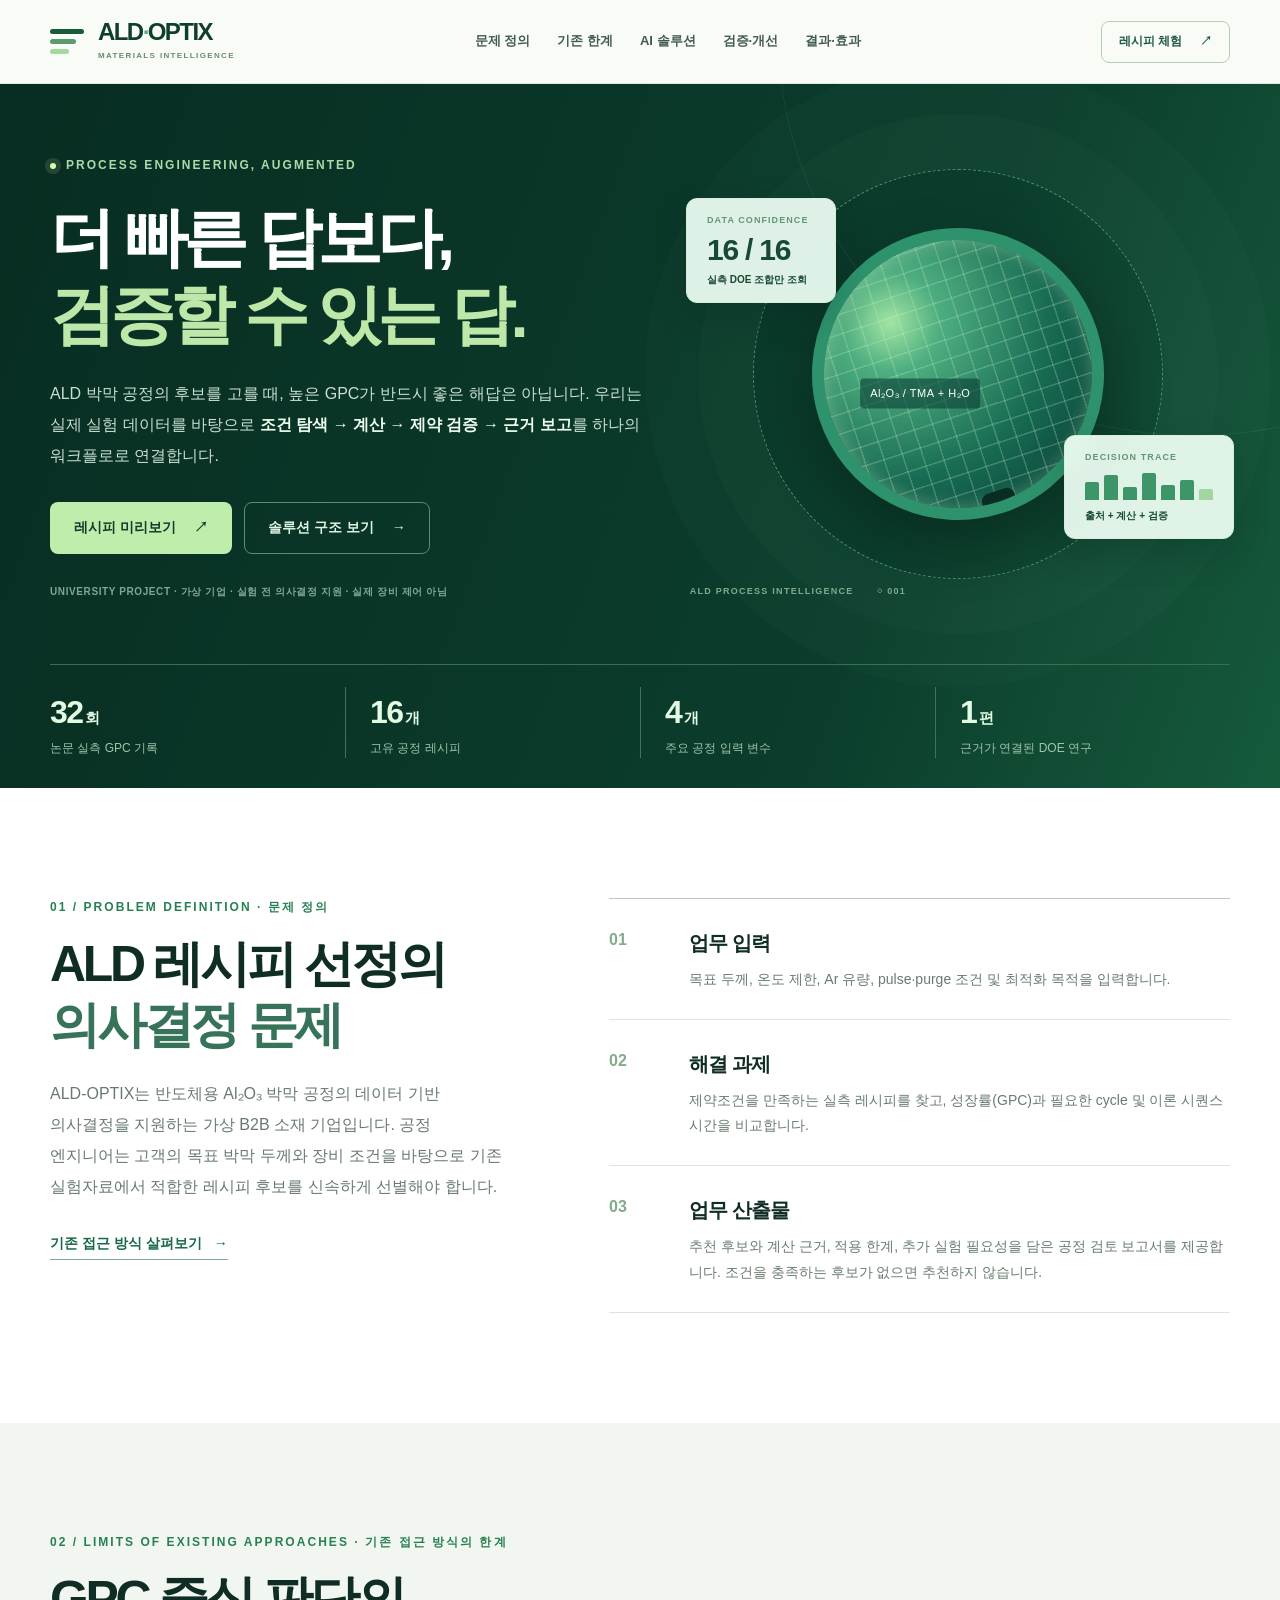
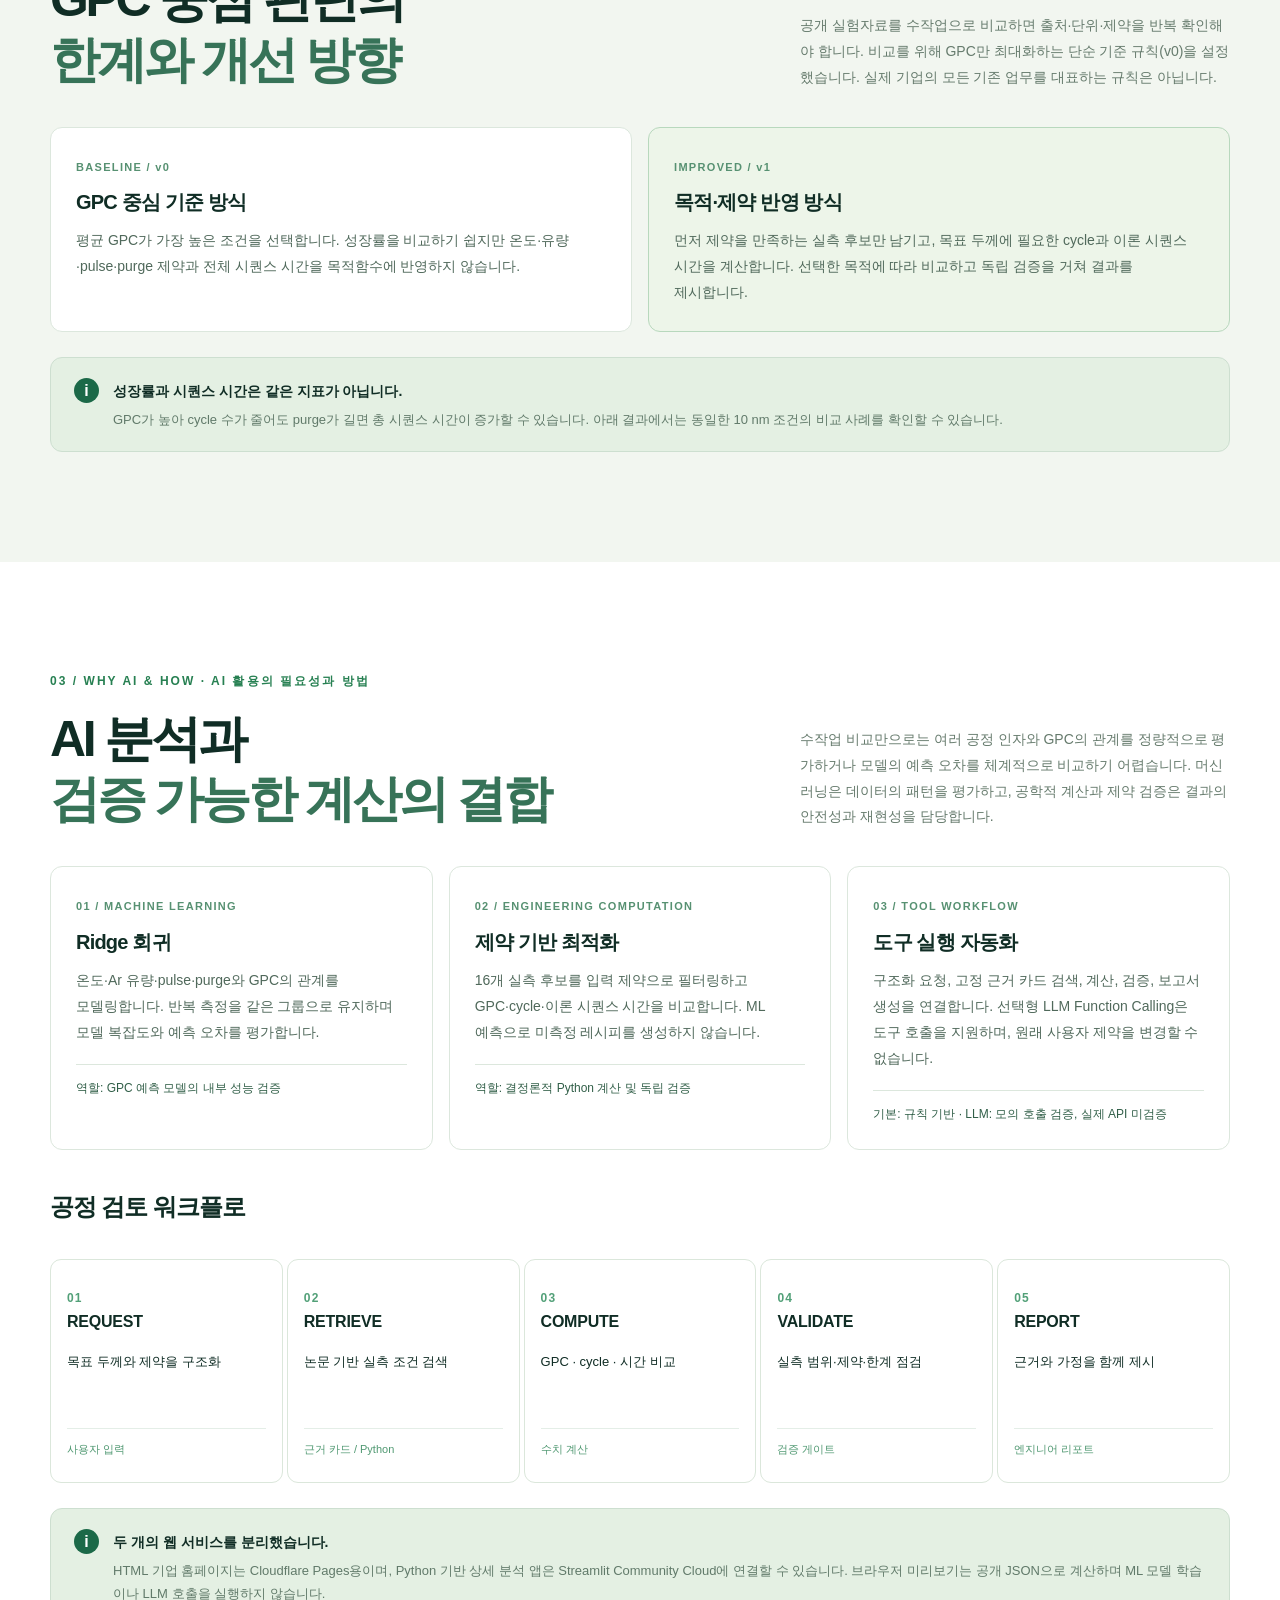
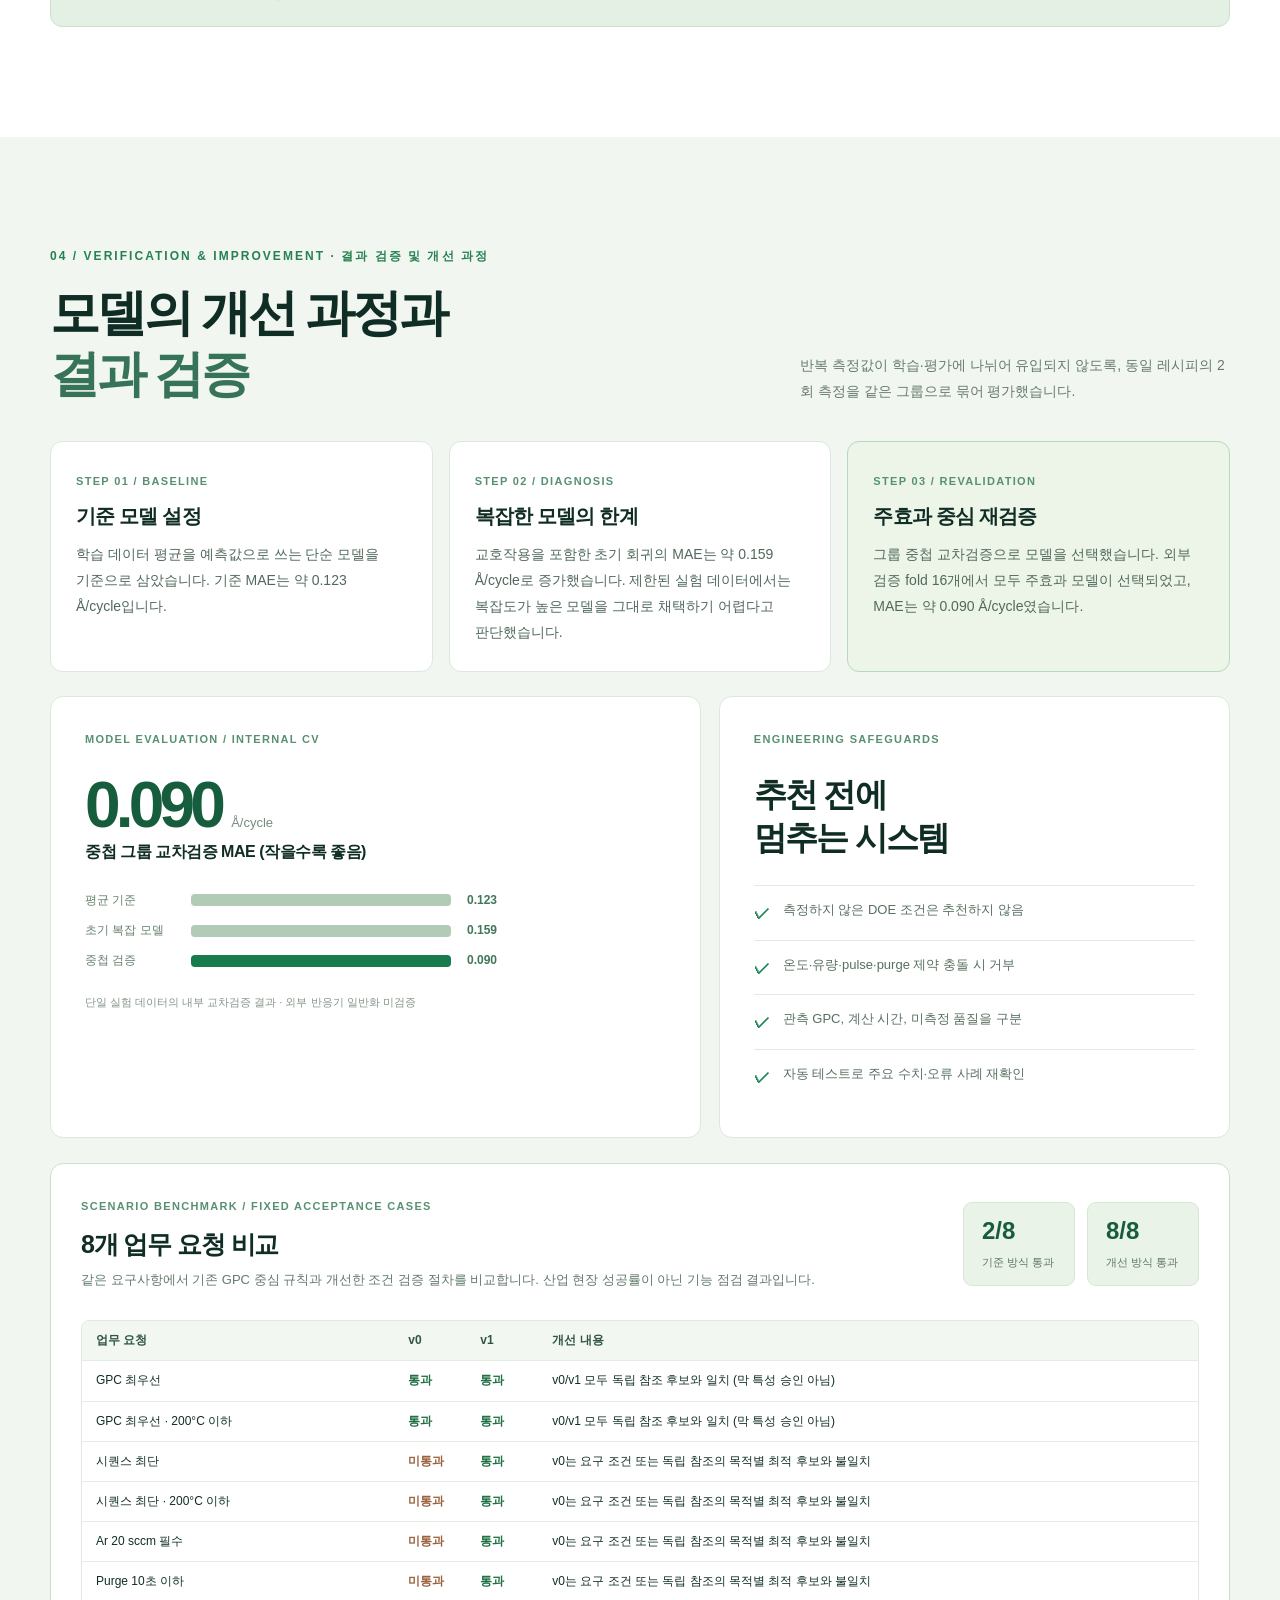
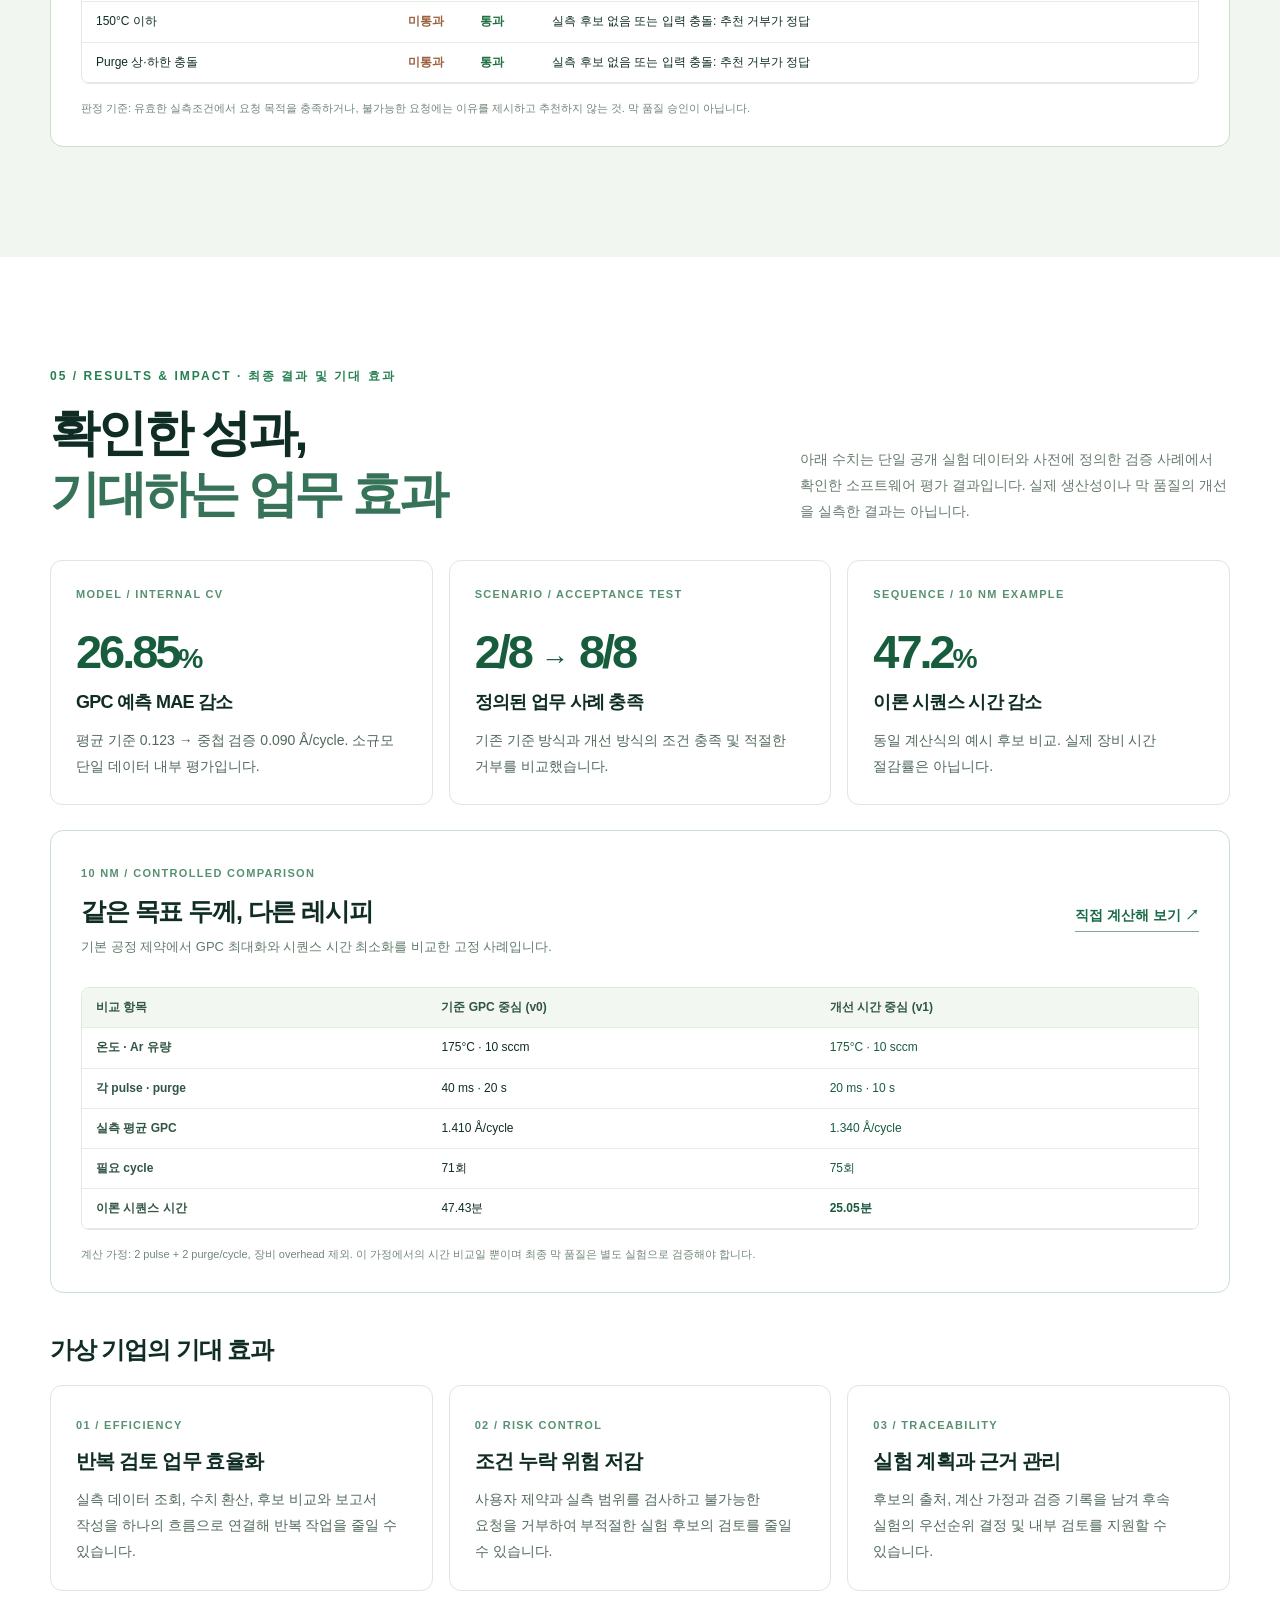
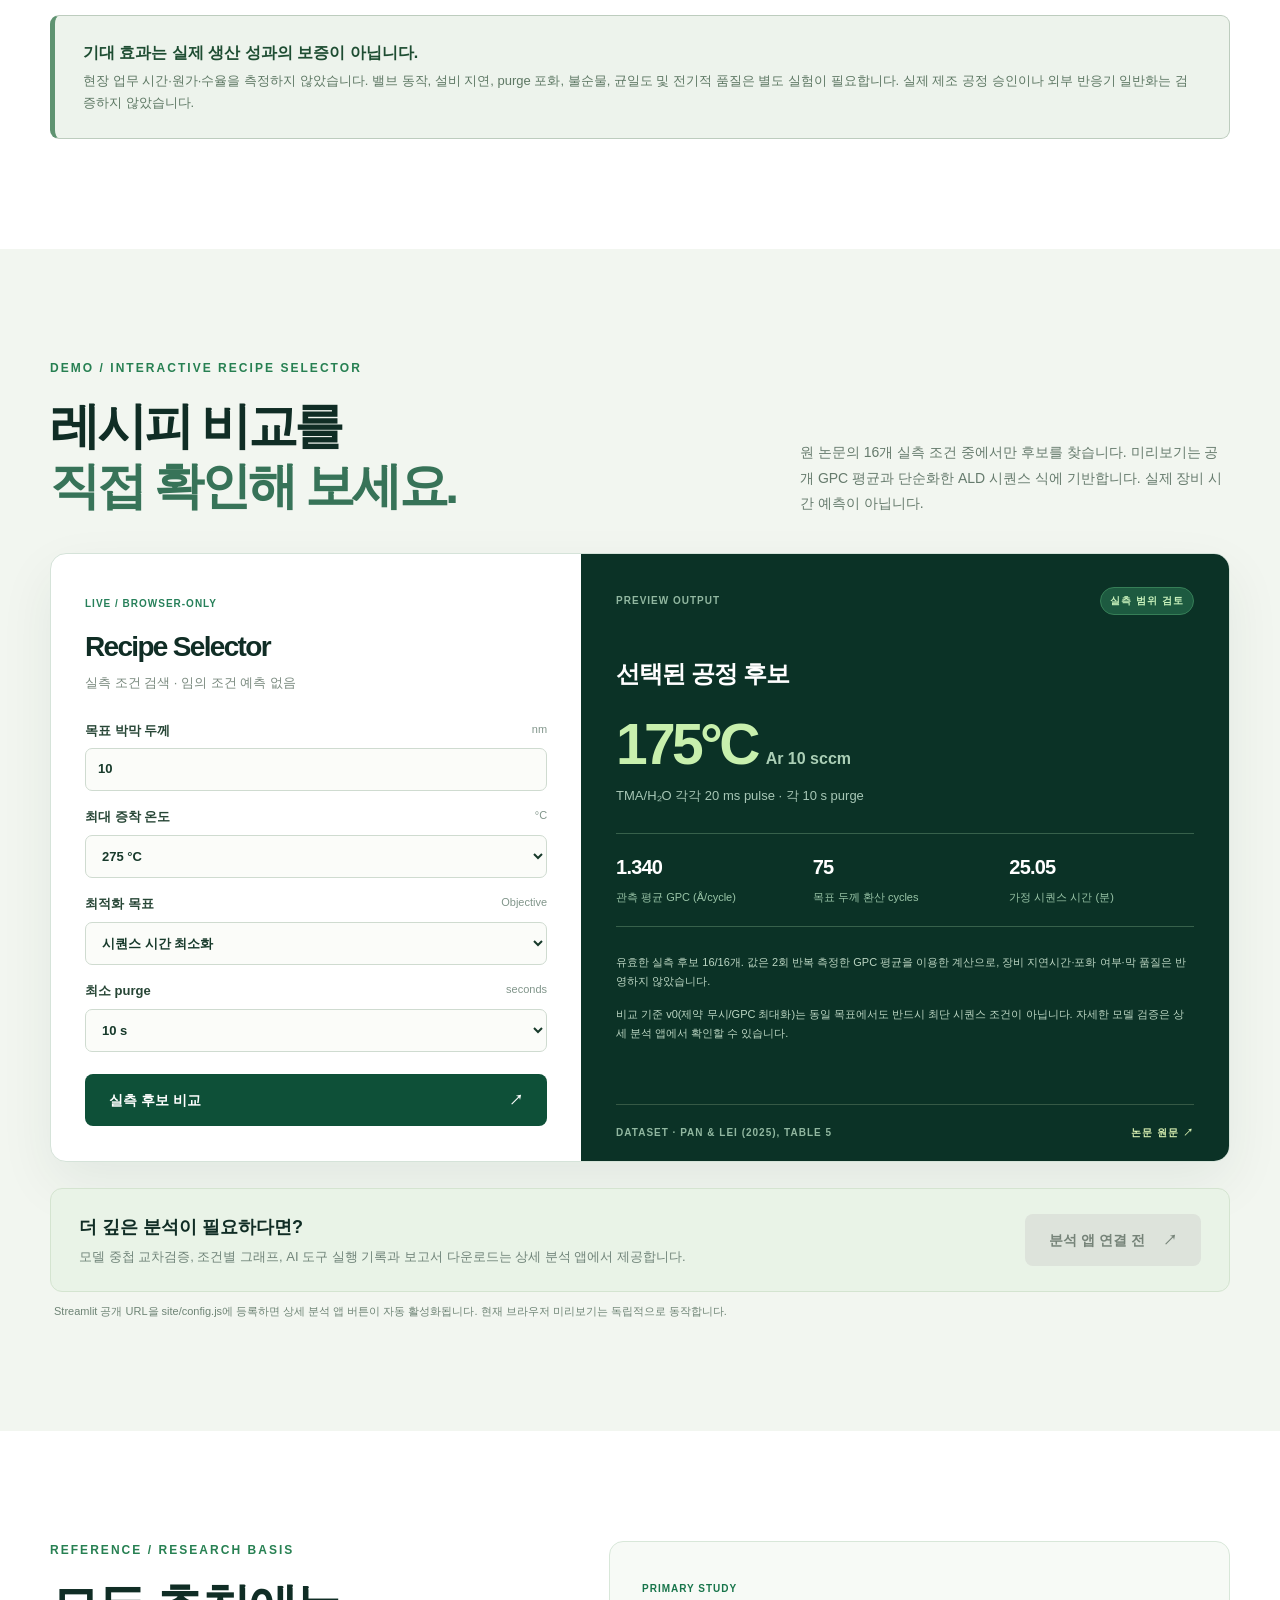
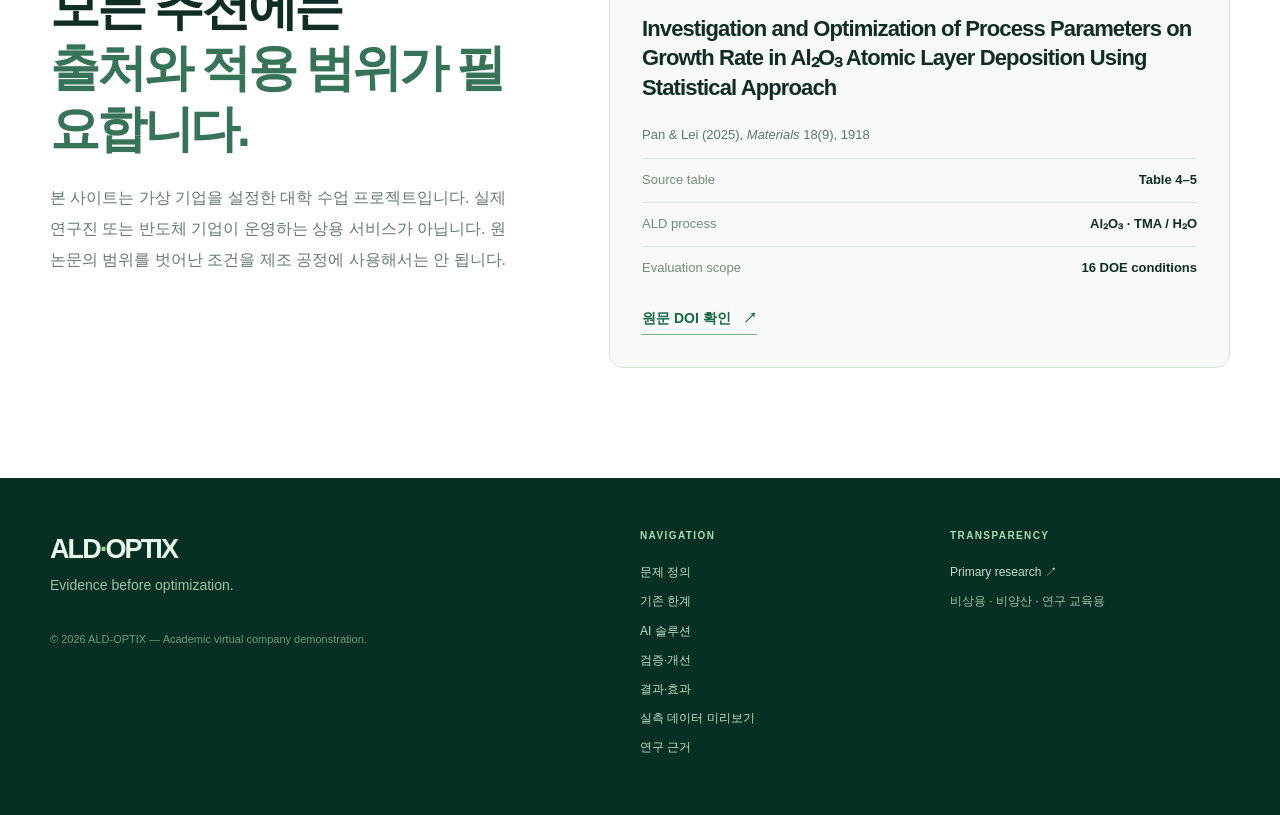
==== site/index.html @ be8c1959 "Add files via upload" ====
<!doctype html>
<html lang="ko">
<head>
  <meta charset="utf-8" />
  <meta name="viewport" content="width=device-width, initial-scale=1" />
  <meta name="description" content="ALD-OPTIX는 가상 반도체 박막 공정 기업입니다. 공개 ALD 논문 데이터 기반 레시피 후보 비교, 근거 검증, AI 공정 의사결정을 시연합니다." />
  <meta name="theme-color" content="#092f24" />
  <title>ALD-OPTIX | Evidence before optimization.</title>
  <link rel="icon" type="image/svg+xml" href="favicon.svg" />
  <link rel="stylesheet" href="styles.css" />
  <script src="config.js" defer></script>
  <script src="main.js" defer></script>
</head>
<body>
  <a class="skip-link" href="#main">본문 바로가기</a>
  <header class="topbar" id="top">
    <div class="container nav-layout">
      <a class="brand" href="#top" aria-label="ALD-OPTIX 첫 화면"><span class="brand-mark" aria-hidden="true"><i></i><i></i><i></i></span><span><strong>ALD<span class="brand-dot">·</span>OPTIX</strong><small>MATERIALS INTELLIGENCE</small></span></a>
      <nav class="main-nav" aria-label="주요 메뉴">
        <a href="#challenge">문제 정의</a><a href="#limits">기존 한계</a><a href="#solution">AI 솔루션</a><a href="#proof">검증·개선</a><a href="#impact">결과·효과</a>
      </nav>
      <a class="btn btn-outline btn-small" href="#lab">레시피 체험 <span aria-hidden="true">↗</span></a>
    </div>
  </header>

  <main id="main">
    <section class="hero" aria-labelledby="hero-title">
      <div class="container hero-grid">
        <div class="hero-copy">
          <div class="eyebrow"><span class="light-dot"></span> PROCESS ENGINEERING, AUGMENTED</div>
          <h1 id="hero-title">더 빠른 답보다,<br/><em>검증할 수 있는 답.</em></h1>
          <p class="hero-intro">ALD 박막 공정의 후보를 고를 때, 높은 GPC가 반드시 좋은 해답은 아닙니다. 우리는 실제 실험 데이터를 바탕으로 <strong>조건 탐색 → 계산 → 제약 검증 → 근거 보고</strong>를 하나의 워크플로로 연결합니다.</p>
          <div class="hero-actions"><a class="btn btn-accent" href="#lab">레시피 미리보기 <span aria-hidden="true">↗</span></a><a class="btn btn-ghost" href="#solution">솔루션 구조 보기 <span aria-hidden="true">→</span></a></div>
          <p class="hero-disclaimer">UNIVERSITY PROJECT · 가상 기업 · 실험 전 의사결정 지원 · 실제 장비 제어 아님</p>
        </div>
        <div class="hero-visual" aria-label="ALD 박막과 데이터 분석 개념 그래픽">
          <div class="wafer-halo"></div><div class="wafer"><div class="wafer-notch"></div><div class="wafer-grid"></div><span class="wafer-tag">Al₂O₃ / TMA + H₂O</span></div>
          <div class="floating-panel panel-top"><small>DATA CONFIDENCE</small><strong>16 / 16</strong><span>실측 DOE 조합만 조회</span></div>
          <div class="floating-panel panel-bottom"><small>DECISION TRACE</small><div class="tiny-bars"><b></b><b></b><b></b><b></b><b></b><b></b><b></b></div><span>출처 + 계산 + 검증</span></div>
          <div class="visual-bottom">ALD PROCESS INTELLIGENCE <span>◌ 001</span></div>
        </div>
      </div>
      <div class="container stats-row">
        <div><strong>32<span>회</span></strong><small>논문 실측 GPC 기록</small></div><div><strong>16<span>개</span></strong><small>고유 공정 레시피</small></div><div><strong>4<span>개</span></strong><small>주요 공정 입력 변수</small></div><div><strong>1<span>편</span></strong><small>근거가 연결된 DOE 연구</small></div>
      </div>
    </section>

    <section class="section" id="challenge" aria-labelledby="challenge-title">
      <div class="container section-grid">
        <div><div class="overline">01 / PROBLEM DEFINITION · 문제 정의</div><h2 id="challenge-title">ALD 레시피 선정의<br/><span>의사결정 문제</span></h2><p class="section-desc">ALD-OPTIX는 반도체용 Al₂O₃ 박막 공정의 데이터 기반 의사결정을 지원하는 가상 B2B 소재 기업입니다. 공정 엔지니어는 고객의 목표 박막 두께와 장비 조건을 바탕으로 기존 실험자료에서 적합한 레시피 후보를 신속하게 선별해야 합니다.</p><a class="inline-link" href="#limits">기존 접근 방식 살펴보기 <span aria-hidden="true">→</span></a></div>
        <div class="problem-cards"><article class="problem-card"><span class="card-no">01</span><div><h3>업무 입력</h3><p>목표 두께, 온도 제한, Ar 유량, pulse·purge 조건 및 최적화 목적을 입력합니다.</p></div></article><article class="problem-card"><span class="card-no">02</span><div><h3>해결 과제</h3><p>제약조건을 만족하는 실측 레시피를 찾고, 성장률(GPC)과 필요한 cycle 및 이론 시퀀스 시간을 비교합니다.</p></div></article><article class="problem-card"><span class="card-no">03</span><div><h3>업무 산출물</h3><p>추천 후보와 계산 근거, 적용 한계, 추가 실험 필요성을 담은 공정 검토 보고서를 제공합니다. 조건을 충족하는 후보가 없으면 추천하지 않습니다.</p></div></article></div>
      </div>
    </section>

    <section class="section soft" id="limits" aria-labelledby="limits-title">
      <div class="container"><div class="overline">02 / LIMITS OF EXISTING APPROACHES · 기존 접근 방식의 한계</div><div class="section-heading"><h2 id="limits-title">GPC 중심 판단의<br/><span>한계와 개선 방향</span></h2><p>공개 실험자료를 수작업으로 비교하면 출처·단위·제약을 반복 확인해야 합니다. 비교를 위해 GPC만 최대화하는 단순 기준 규칙(v0)을 설정했습니다. 실제 기업의 모든 기존 업무를 대표하는 규칙은 아닙니다.</p></div>
        <div class="comparison-grid">
          <article class="content-card"><span class="proof-label">BASELINE / v0</span><h3>GPC 중심 기준 방식</h3><p>평균 GPC가 가장 높은 조건을 선택합니다. 성장률을 비교하기 쉽지만 온도·유량·pulse·purge 제약과 전체 시퀀스 시간을 목적함수에 반영하지 않습니다.</p></article>
          <article class="content-card improved"><span class="proof-label">IMPROVED / v1</span><h3>목적·제약 반영 방식</h3><p>먼저 제약을 만족하는 실측 후보만 남기고, 목표 두께에 필요한 cycle과 이론 시퀀스 시간을 계산합니다. 선택한 목적에 따라 비교하고 독립 검증을 거쳐 결과를 제시합니다.</p></article>
        </div>
        <div class="solution-note"><span class="note-icon">i</span><div><strong>성장률과 시퀀스 시간은 같은 지표가 아닙니다.</strong><p>GPC가 높아 cycle 수가 줄어도 purge가 길면 총 시퀀스 시간이 증가할 수 있습니다. 아래 결과에서는 동일한 10 nm 조건의 비교 사례를 확인할 수 있습니다.</p></div></div>
      </div>
    </section>

    <section class="section" id="solution" aria-labelledby="solution-title">
      <div class="container"><div class="overline">03 / WHY AI &amp; HOW · AI 활용의 필요성과 방법</div><div class="section-heading"><h2 id="solution-title">AI 분석과<br/><span>검증 가능한 계산의 결합</span></h2><p>수작업 비교만으로는 여러 공정 인자와 GPC의 관계를 정량적으로 평가하거나 모델의 예측 오차를 체계적으로 비교하기 어렵습니다. 머신러닝은 데이터의 패턴을 평가하고, 공학적 계산과 제약 검증은 결과의 안전성과 재현성을 담당합니다.</p></div>
        <div class="method-grid">
          <article class="content-card"><span class="proof-label">01 / MACHINE LEARNING</span><h3>Ridge 회귀</h3><p>온도·Ar 유량·pulse·purge와 GPC의 관계를 모델링합니다. 반복 측정을 같은 그룹으로 유지하며 모델 복잡도와 예측 오차를 평가합니다.</p><small>역할: GPC 예측 모델의 내부 성능 검증</small></article>
          <article class="content-card"><span class="proof-label">02 / ENGINEERING COMPUTATION</span><h3>제약 기반 최적화</h3><p>16개 실측 후보를 입력 제약으로 필터링하고 GPC·cycle·이론 시퀀스 시간을 비교합니다. ML 예측으로 미측정 레시피를 생성하지 않습니다.</p><small>역할: 결정론적 Python 계산 및 독립 검증</small></article>
          <article class="content-card"><span class="proof-label">03 / TOOL WORKFLOW</span><h3>도구 실행 자동화</h3><p>구조화 요청, 고정 근거 카드 검색, 계산, 검증, 보고서 생성을 연결합니다. 선택형 LLM Function Calling은 도구 호출을 지원하며, 원래 사용자 제약을 변경할 수 없습니다.</p><small>기본: 규칙 기반 · LLM: 모의 호출 검증, 실제 API 미검증</small></article>
        </div>
        <h3 class="subsection-title">공정 검토 워크플로</h3>
        <div class="workflow"><div class="workflow-card"><span class="work-number">01</span><h3>REQUEST</h3><p>목표 두께와 제약을 구조화</p><span class="tech">사용자 입력</span></div><div class="flow-arrow">→</div><div class="workflow-card"><span class="work-number">02</span><h3>RETRIEVE</h3><p>논문 기반 실측 조건 검색</p><span class="tech">근거 카드 / Python</span></div><div class="flow-arrow">→</div><div class="workflow-card"><span class="work-number">03</span><h3>COMPUTE</h3><p>GPC · cycle · 시간 비교</p><span class="tech">수치 계산</span></div><div class="flow-arrow">→</div><div class="workflow-card"><span class="work-number">04</span><h3>VALIDATE</h3><p>실측 범위·제약·한계 점검</p><span class="tech">검증 게이트</span></div><div class="flow-arrow">→</div><div class="workflow-card"><span class="work-number">05</span><h3>REPORT</h3><p>근거와 가정을 함께 제시</p><span class="tech">엔지니어 리포트</span></div></div>
        <div class="solution-note"><span class="note-icon">i</span><div><strong>두 개의 웹 서비스를 분리했습니다.</strong><p>HTML 기업 홈페이지는 Cloudflare Pages용이며, Python 기반 상세 분석 앱은 Streamlit Community Cloud에 연결할 수 있습니다. 브라우저 미리보기는 공개 JSON으로 계산하며 ML 모델 학습이나 LLM 호출을 실행하지 않습니다.</p></div></div>
      </div>
    </section>

    <section class="section soft" id="proof" aria-labelledby="proof-title"><div class="container"><div class="overline">04 / VERIFICATION &amp; IMPROVEMENT · 결과 검증 및 개선 과정</div><div class="section-heading"><h2 id="proof-title">모델의 개선 과정과<br/><span>결과 검증</span></h2><p>반복 측정값이 학습·평가에 나뉘어 유입되지 않도록, 동일 레시피의 2회 측정을 같은 그룹으로 묶어 평가했습니다.</p></div>
      <div class="method-grid improvement-steps" aria-label="머신러닝 모델 개선 과정">
        <article class="content-card"><span class="proof-label">STEP 01 / BASELINE</span><h3>기준 모델 설정</h3><p>학습 데이터 평균을 예측값으로 쓰는 단순 모델을 기준으로 삼았습니다. 기준 MAE는 약 0.123 Å/cycle입니다.</p></article>
        <article class="content-card"><span class="proof-label">STEP 02 / DIAGNOSIS</span><h3>복잡한 모델의 한계</h3><p>교호작용을 포함한 초기 회귀의 MAE는 약 0.159 Å/cycle로 증가했습니다. 제한된 실험 데이터에서는 복잡도가 높은 모델을 그대로 채택하기 어렵다고 판단했습니다.</p></article>
        <article class="content-card improved"><span class="proof-label">STEP 03 / REVALIDATION</span><h3>주효과 중심 재검증</h3><p>그룹 중첩 교차검증으로 모델을 선택했습니다. 외부 검증 fold 16개에서 모두 주효과 모델이 선택되었고, MAE는 약 0.090 Å/cycle였습니다.</p></article>
      </div>
      <div class="proof-grid"><article class="proof-feature"><div class="proof-label">MODEL EVALUATION / INTERNAL CV</div><div class="proof-metric"><strong id="nested-mae">0.090</strong><span>Å/cycle</span></div><p>중첩 그룹 교차검증 MAE (작을수록 좋음)</p><div class="mini-chart" role="img" aria-label="기준 평균 모델 약 0.123, 초기 복잡 모델 약 0.159, 개선 중첩 모델 약 0.090 앙스트롬 매 사이클 오차"><div><span>평균 기준</span><i style="--w:77%"></i><b id="baseline-mae">0.123</b></div><div><span>초기 복잡 모델</span><i style="--w:100%"></i><b id="complex-mae">0.159</b></div><div><span>중첩 검증</span><i class="highlight" style="--w:56%"></i><b id="nested-mae-mini">0.090</b></div></div><small>단일 실험 데이터의 내부 교차검증 결과 · 외부 반응기 일반화 미검증</small></article>
        <article class="proof-list"><div class="proof-label">ENGINEERING SAFEGUARDS</div><h3>추천 전에<br/>멈추는 시스템</h3><div><span class="tick">✓</span><p>측정하지 않은 DOE 조건은 추천하지 않음</p></div><div><span class="tick">✓</span><p>온도·유량·pulse·purge 제약 충돌 시 거부</p></div><div><span class="tick">✓</span><p>관측 GPC, 계산 시간, 미측정 품질을 구분</p></div><div><span class="tick">✓</span><p>자동 테스트로 주요 수치·오류 사례 재확인</p></div></article></div>
      <div class="casebook-box" aria-labelledby="casebook-heading">
        <div class="casebook-heading"><div><span class="proof-label">SCENARIO BENCHMARK / FIXED ACCEPTANCE CASES</span><h3 id="casebook-heading">8개 업무 요청 비교</h3><p>같은 요구사항에서 기존 GPC 중심 규칙과 개선한 조건 검증 절차를 비교합니다. 산업 현장 성공률이 아닌 기능 점검 결과입니다.</p></div><div class="casebook-scores"><div><strong id="case-v0-count">—</strong><span>기준 방식 통과</span></div><div><strong id="case-v1-count">—</strong><span>개선 방식 통과</span></div></div></div>
        <div class="casebook-table-wrap"><table class="casebook-table"><thead><tr><th>업무 요청</th><th>v0</th><th>v1</th><th>개선 내용</th></tr></thead><tbody id="casebook-body"><tr><td colspan="4">검증 결과를 불러오는 중입니다.</td></tr></tbody></table></div>
        <p class="casebook-footnote">판정 기준: 유효한 실측조건에서 요청 목적을 충족하거나, 불가능한 요청에는 이유를 제시하고 추천하지 않는 것. 막 품질 승인이 아닙니다.</p>
      </div>
    </div></section>

    <section class="section" id="impact" aria-labelledby="impact-title">
      <div class="container"><div class="overline">05 / RESULTS &amp; IMPACT · 최종 결과 및 기대 효과</div><div class="section-heading"><h2 id="impact-title">확인한 성과,<br/><span>기대하는 업무 효과</span></h2><p>아래 수치는 단일 공개 실험 데이터와 사전에 정의한 검증 사례에서 확인한 소프트웨어 평가 결과입니다. 실제 생산성이나 막 품질의 개선을 실측한 결과는 아닙니다.</p></div>
        <div class="result-grid">
          <article class="content-card result-card"><span class="proof-label">MODEL / INTERNAL CV</span><strong class="result-number">26.85<span>%</span></strong><h3>GPC 예측 MAE 감소</h3><p>평균 기준 0.123 → 중첩 검증 0.090 Å/cycle. 소규모 단일 데이터 내부 평가입니다.</p></article>
          <article class="content-card result-card"><span class="proof-label">SCENARIO / ACCEPTANCE TEST</span><strong class="result-number">2/8 <span>→</span> 8/8</strong><h3>정의된 업무 사례 충족</h3><p>기존 기준 방식과 개선 방식의 조건 충족 및 적절한 거부를 비교했습니다.</p></article>
          <article class="content-card result-card"><span class="proof-label">SEQUENCE / 10 NM EXAMPLE</span><strong class="result-number">47.2<span>%</span></strong><h3>이론 시퀀스 시간 감소</h3><p>동일 계산식의 예시 후보 비교. 실제 장비 시간 절감률은 아닙니다.</p></article>
        </div>
        <div class="casebook-box result-detail"><div class="casebook-heading"><div><span class="proof-label">10 NM / CONTROLLED COMPARISON</span><h3>같은 목표 두께, 다른 레시피</h3><p>기본 공정 제약에서 GPC 최대화와 시퀀스 시간 최소화를 비교한 고정 사례입니다.</p></div><a class="inline-link" href="#lab">직접 계산해 보기 ↗</a></div>
          <div class="casebook-table-wrap"><table class="casebook-table result-table"><thead><tr><th scope="col">비교 항목</th><th scope="col">기준 GPC 중심 (v0)</th><th scope="col">개선 시간 중심 (v1)</th></tr></thead><tbody>
            <tr><th scope="row">온도 · Ar 유량</th><td>175°C · 10 sccm</td><td>175°C · 10 sccm</td></tr>
            <tr><th scope="row">각 pulse · purge</th><td>40 ms · 20 s</td><td>20 ms · 10 s</td></tr>
            <tr><th scope="row">실측 평균 GPC</th><td>1.410 Å/cycle</td><td>1.340 Å/cycle</td></tr>
            <tr><th scope="row">필요 cycle</th><td>71회</td><td>75회</td></tr>
            <tr><th scope="row">이론 시퀀스 시간</th><td>47.43분</td><td><strong>25.05분</strong></td></tr>
          </tbody></table></div>
          <p class="casebook-footnote">계산 가정: 2 pulse + 2 purge/cycle, 장비 overhead 제외. 이 가정에서의 시간 비교일 뿐이며 최종 막 품질은 별도 실험으로 검증해야 합니다.</p>
        </div>
        <h3 class="subsection-title">가상 기업의 기대 효과</h3>
        <div class="method-grid"><article class="content-card"><span class="proof-label">01 / EFFICIENCY</span><h3>반복 검토 업무 효율화</h3><p>실측 데이터 조회, 수치 환산, 후보 비교와 보고서 작성을 하나의 흐름으로 연결해 반복 작업을 줄일 수 있습니다.</p></article><article class="content-card"><span class="proof-label">02 / RISK CONTROL</span><h3>조건 누락 위험 저감</h3><p>사용자 제약과 실측 범위를 검사하고 불가능한 요청을 거부하여 부적절한 실험 후보의 검토를 줄일 수 있습니다.</p></article><article class="content-card"><span class="proof-label">03 / TRACEABILITY</span><h3>실험 계획과 근거 관리</h3><p>후보의 출처, 계산 가정과 검증 기록을 남겨 후속 실험의 우선순위 결정 및 내부 검토를 지원할 수 있습니다.</p></article></div>
        <div class="limitation-banner"><strong>기대 효과는 실제 생산 성과의 보증이 아닙니다.</strong><p>현장 업무 시간·원가·수율을 측정하지 않았습니다. 밸브 동작, 설비 지연, purge 포화, 불순물, 균일도 및 전기적 품질은 별도 실험이 필요합니다. 실제 제조 공정 승인이나 외부 반응기 일반화는 검증하지 않았습니다.</p></div>
      </div>
    </section>

    <section class="section" id="lab">
      <div class="container"><div class="overline">DEMO / INTERACTIVE RECIPE SELECTOR</div><div class="section-heading"><h2>레시피 비교를<br/><span>직접 확인해 보세요.</span></h2><p>원 논문의 16개 실측 조건 중에서만 후보를 찾습니다. 미리보기는 공개 GPC 평균과 단순화한 ALD 시퀀스 식에 기반합니다. 실제 장비 시간 예측이 아닙니다.</p></div>
        <div class="lab-card">
          <div class="lab-control"><div class="lab-control-title"><span class="small-tag">LIVE / BROWSER-ONLY</span><h3>Recipe Selector</h3><p>실측 조건 검색 · 임의 조건 예측 없음</p></div>
            <form id="recipe-form"><label>목표 박막 두께 <span>nm</span><input id="target-nm" type="number" min="0.1" max="1000" step="0.1" value="10" required/></label>
              <label>최대 증착 온도 <span>°C</span><select id="max-temp"><option value="275" selected>275 °C</option><option value="200">200 °C</option><option value="175">175 °C</option><option value="150">150 °C (실측 범위 밖)</option></select></label>
              <label>최적화 목표 <span>Objective</span><select id="objective"><option value="time" selected>시퀀스 시간 최소화</option><option value="gpc">GPC 최대화</option><option value="balanced">균형 (시간 65% + GPC 35%)</option></select></label>
              <label>최소 purge <span>seconds</span><select id="min-purge"><option value="10" selected>10 s</option><option value="20">20 s</option></select></label>
              <button type="submit" class="btn btn-dark">실측 후보 비교 <span aria-hidden="true">↗</span></button></form>
          </div>
          <div class="lab-output"><div class="output-top"><span>PREVIEW OUTPUT</span><span id="model-status" class="ready-pill">관측 기반 계산</span></div>
            <div id="recipe-output" class="output-body" aria-live="polite" role="status"><p class="loading-note">실측 데이터를 불러오는 중입니다.</p></div>
            <div class="output-footer"><span>DATASET · PAN & LEI (2025), TABLE 5</span><a href="https://doi.org/10.3390/ma18091918" target="_blank" rel="noopener noreferrer">논문 원문 ↗</a></div>
          </div>
        </div>
        <div class="app-cta"><div><strong>더 깊은 분석이 필요하다면?</strong><p>모델 중첩 교차검증, 조건별 그래프, AI 도구 실행 기록과 보고서 다운로드는 상세 분석 앱에서 제공합니다.</p></div><a class="btn btn-accent" id="launch-app" href="#lab" aria-disabled="true">분석 앱 연결 전 <span aria-hidden="true">↗</span></a></div>
        <p class="app-connection-hint" id="app-hint">분석 앱의 공개 URL은 Streamlit 배포 후 연결됩니다. 현재 이 페이지의 계산 미리보기는 독립적으로 동작합니다.</p>
      </div>
    </section>

    <section class="section source-section" id="source"><div class="container section-grid"><div><div class="overline">REFERENCE / RESEARCH BASIS</div><h2>모든 추천에는<br/><span>출처와 적용 범위가 필요합니다.</span></h2><p class="section-desc">본 사이트는 가상 기업을 설정한 대학 수업 프로젝트입니다. 실제 연구진 또는 반도체 기업이 운영하는 상용 서비스가 아닙니다. 원 논문의 범위를 벗어난 조건을 제조 공정에 사용해서는 안 됩니다.</p></div><div class="source-card"><span class="source-chip">PRIMARY STUDY</span><h3>Investigation and Optimization of Process Parameters on Growth Rate in Al₂O₃ Atomic Layer Deposition Using Statistical Approach</h3><p>Pan & Lei (2025), <em>Materials</em> 18(9), 1918</p><div class="source-details"><span>Source table</span><strong>Table 4–5</strong></div><div class="source-details"><span>ALD process</span><strong>Al₂O₃ · TMA / H₂O</strong></div><div class="source-details"><span>Evaluation scope</span><strong>16 DOE conditions</strong></div><a class="inline-link" href="https://doi.org/10.3390/ma18091918" rel="noopener noreferrer" target="_blank">원문 DOI 확인 <span aria-hidden="true">↗</span></a></div></div></section>
  </main>
  <footer><div class="container footer-grid"><div><div class="footer-brand">ALD<span>·</span>OPTIX</div><p>Evidence before optimization.</p><small>© 2026 ALD-OPTIX — Academic virtual company demonstration.</small></div><div><strong>NAVIGATION</strong><a href="#challenge">문제 정의</a><a href="#limits">기존 한계</a><a href="#solution">AI 솔루션</a><a href="#proof">검증·개선</a><a href="#impact">결과·효과</a><a href="#lab">실측 데이터 미리보기</a><a href="#source">연구 근거</a></div><div><strong>TRANSPARENCY</strong><a href="https://doi.org/10.3390/ma18091918" target="_blank" rel="noopener noreferrer">Primary research ↗</a><span>비상용 · 비양산 · 연구 교육용</span></div></div></footer>
</body></html>
---- site/styles.css ----
:root{--ink:#102d25;--deep:#082e23;--green:#0d573c;--mint:#bceab3;--soft:#f2f6f0;--line:#dce7dd;--muted:#597068;--cream:#f9fbf6;--white:#fff}
*{box-sizing:border-box}html{scroll-behavior:smooth;scroll-padding-top:87px}body{margin:0;background:#fff;color:var(--ink);font-family:Inter,Apple SD Gothic Neo,Pretendard,Noto Sans KR,-apple-system,BlinkMacSystemFont,Segoe UI,sans-serif;line-height:1.6;-webkit-font-smoothing:antialiased}a{color:inherit;text-decoration:none}button,input,select{font:inherit}button{cursor:pointer}h1,h2,h3,p{margin-top:0}h2{font-size:clamp(34px,3.9vw,54px);letter-spacing:-.065em;line-height:1.22;font-weight:800;margin-bottom:22px}h2 span{color:#377358}.container{width:min(1180px,calc(100% - 64px));margin:0 auto}.skip-link{position:absolute;top:-100px;left:8px;background:#fff;padding:8px 16px;z-index:999}.skip-link:focus{top:8px}.topbar{height:84px;background:rgba(249,251,247,.98);position:sticky;top:0;z-index:20;border-bottom:1px solid #e0e9e0;backdrop-filter:blur(14px)}.nav-layout{height:100%;display:flex;align-items:center;justify-content:space-between;gap:24px}.brand{display:inline-flex;align-items:center;gap:12px;color:#103e2c}.brand strong{display:block;font-size:24px;line-height:1;letter-spacing:-.065em;font-weight:850}.brand-dot{color:#6ba67a}.brand small{display:block;font-size:8px;letter-spacing:.17em;font-weight:850;margin-top:6px;color:#6b8976}.brand-mark{height:34px;width:36px;display:flex;flex-direction:column;justify-content:center;gap:5px}.brand-mark i{display:block;height:5px;width:34px;border-radius:3px;background:#165c3b}.brand-mark i:nth-child(2){width:26px;background:#5b9b6d}.brand-mark i:nth-child(3){width:19px;background:#a5d89c}.main-nav{display:flex;align-items:center;gap:27px;font-size:13px;color:#435b4f;font-weight:700;white-space:nowrap}.main-nav a:hover,.inline-link:hover{color:#168350}.btn{display:inline-flex;align-items:center;justify-content:center;gap:18px;border:1px solid transparent;border-radius:8px;font-size:14px;font-weight:800;min-height:52px;padding:0 23px;transition:transform .2s,background .2s,color .2s}.btn:hover{transform:translateY(-2px)}.btn-small{min-height:42px;font-size:12px;padding:0 17px}.btn-outline{border-color:#b3cdbb;color:#1e5940}.btn-accent{background:#bfedac;color:#103d2c}.btn-accent:hover{background:#d4f6c4}.btn-ghost{color:#e0f4e4;border-color:#5f8a73}.btn-dark{background:#0e5038;color:#fff;width:100%;justify-content:space-between}.btn-dark:hover{background:#197048}.hero{background:linear-gradient(110deg,#082d22 0%,#0b3d2c 68%,#165a3c 100%);color:#fff;position:relative;overflow:hidden}.hero:before{content:"";position:absolute;width:830px;height:800px;border:1px solid rgba(255,255,255,.06);border-radius:50%;right:-330px;top:-450px;pointer-events:none}.hero-grid{display:grid;grid-template-columns:1.06fr .94fr;gap:22px;min-height:570px;align-items:center}.hero-copy{padding:72px 0 64px;z-index:1}.eyebrow,.overline{font-size:12px;font-weight:900;letter-spacing:.17em}.eyebrow{color:#acdba9;display:flex;align-items:center;gap:10px}.light-dot{display:inline-block;width:6px;height:6px;background:#d6ffac;border-radius:50%;box-shadow:0 0 0 5px rgba(211,251,174,.12)}h1{font-size:clamp(51px,5.1vw,76px);font-weight:850;letter-spacing:-.075em;line-height:1.17;margin:25px 0 25px;word-break:keep-all}h1 em{font-style:normal;color:#bde8a9}.hero-intro{font-size:16px;color:#c8e0d1;max-width:630px;line-height:1.95;word-break:keep-all}.hero-intro strong{color:#effff0}.hero-actions{display:flex;gap:12px;flex-wrap:wrap;margin-top:30px}.hero-disclaimer{color:#7fa795;font-size:10px;font-weight:700;letter-spacing:.06em;margin:30px 0 0}.hero-visual{height:480px;position:relative;display:flex;justify-content:center;align-items:center}.wafer-halo{position:absolute;width:410px;height:410px;max-width:100%;border:1px dashed #4d9173;border-radius:50%;box-shadow:0 0 0 55px rgba(139,216,155,.025),0 0 0 108px rgba(139,216,155,.022)}.wafer{position:relative;width:292px;height:292px;border-radius:50%;overflow:hidden;border:12px solid #2e936d;background:radial-gradient(circle at 32% 24%,#a1e5a3 0%,#4eae80 18%,#176b53 58%,#0a4239 94%);box-shadow:0 25px 58px rgba(0,8,5,.32),inset 1px 1px 18px rgba(224,255,210,.33);transform:rotate(-18deg)}.wafer:after{content:"";position:absolute;inset:0;background:repeating-linear-gradient(0deg,transparent 0,transparent 17px,#cdf2cb3a 18px,#cdf2cb3a 19px),repeating-linear-gradient(90deg,transparent 0,transparent 17px,#cdf2cb3a 18px,#cdf2cb3a 19px)}.wafer-notch{position:absolute;bottom:-8px;left:calc(50% - 17px);height:19px;width:34px;background:var(--deep);z-index:2;border-radius:8px 8px 0 0}.wafer-tag{position:absolute;left:32px;top:126px;z-index:2;font-size:11px;letter-spacing:.05em;color:#fff;background:#093e3499;padding:6px 10px;border-radius:4px;transform:rotate(18deg)}.floating-panel{position:absolute;z-index:2;backdrop-filter:blur(10px);background:rgba(239,255,245,.93);border:1px solid #d7efda;border-radius:11px;padding:14px 20px;box-shadow:0 14px 35px #001e1a36;color:#174a35;display:flex;flex-direction:column;min-width:150px}.floating-panel small{font-size:9px;letter-spacing:.12em;font-weight:850;color:#659578}.floating-panel strong{font-size:30px;letter-spacing:-.04em;line-height:1.5}.floating-panel span{font-size:10px;font-weight:650}.panel-top{top:64px;left:0}.panel-bottom{bottom:74px;right:-4px}.tiny-bars{display:flex;align-items:end;gap:5px;height:28px;margin:8px 0}.tiny-bars b{width:14px;height:65%;border-radius:2px 2px 0 0;background:#3e9568}.tiny-bars b:nth-child(2){height:88%}.tiny-bars b:nth-child(3){height:48%}.tiny-bars b:nth-child(4){height:96%}.tiny-bars b:nth-child(5){height:53%}.tiny-bars b:nth-child(6){height:70%}.tiny-bars b:nth-child(7){height:39%;background:#a2d5a1}.visual-bottom{position:absolute;bottom:15px;left:4px;color:#80aa8f;font-size:9px;letter-spacing:.14em;font-weight:800}.visual-bottom span{margin-left:20px}.stats-row{display:grid;grid-template-columns:repeat(4,1fr);border-top:1px solid #386e54;padding:22px 0 30px}.stats-row>div{padding:0 24px;border-left:1px solid #3e755a}.stats-row>div:first-child{border:0;padding-left:0}.stats-row strong{font-size:32px;color:#e3fae2;font-weight:800;letter-spacing:-.05em}.stats-row strong span{font-size:15px;padding-left:3px;font-weight:650}.stats-row small{display:block;color:#a1c5ac;font-size:12px;margin-top:1px}.section{padding:110px 0}.section-grid{display:grid;grid-template-columns:.85fr 1.15fr;gap:100px;align-items:start}.overline{color:#278052;margin-bottom:17px}.section-desc{color:#687a70;font-size:16px;line-height:1.95;word-break:keep-all}.inline-link{display:inline-flex;gap:12px;color:#176947;font-weight:800;border-bottom:1px solid #7dab8d;padding-bottom:5px;font-size:14px;margin-top:13px}.problem-cards{border-top:1px solid #b8cbbd}.problem-card{display:grid;grid-template-columns:68px 1fr;gap:12px;padding:28px 0 27px;border-bottom:1px solid #dce6dd}.card-no{font-size:16px;font-weight:900;color:#86aa8d}.problem-card h3{margin:0 0 8px;font-size:20px;letter-spacing:-.045em}.problem-card p{font-size:14px;color:#687c6f;line-height:1.8;margin:0}.soft{background:#f2f6f0}.section-heading{display:flex;align-items:end;justify-content:space-between;gap:60px;margin-bottom:36px}.section-heading h2{margin:0;flex:1}.section-heading>p{max-width:430px;color:#667b6d;line-height:1.85;font-size:14px;margin:0}.workflow{display:grid;grid-template-columns:repeat(9,minmax(0,1fr));align-items:center;gap:4px;margin-top:32px}.workflow-card{grid-column:span 1;background:#fff;border:1px solid #dbe7db;border-radius:11px;padding:24px 16px;min-height:214px;min-width:0}.workflow-card{width:100%}.workflow-card h3{font-size:16px;letter-spacing:-.015em;white-space:nowrap}.work-number{color:#52a078;font-weight:800;font-size:12px;letter-spacing:.1em}.workflow-card p{font-size:13px;min-height:64px;line-height:1.65}.tech{color:#4f9871;font-size:11px;border-top:1px solid #e4eee7;display:block;padding-top:12px}.flow-arrow{text-align:center;color:#8ead97;font-size:24px}.workflow{grid-template-columns:repeat(5,minmax(0,1fr))}.workflow-card{grid-column:auto}.flow-arrow{display:none}.solution-note{display:flex;gap:14px;margin-top:25px;background:#e4f0e3;border:1px solid #cddfd0;border-radius:12px;padding:20px 23px}.note-icon{flex:0 0 25px;width:25px;height:25px;border-radius:50%;background:#1b6948;color:white;font-size:16px;text-align:center;line-height:25px;font-weight:700}.solution-note strong{font-size:14px}.solution-note p{font-size:13px;color:#617a6a;margin:5px 0 0;line-height:1.75}.lab-card{display:grid;grid-template-columns:.9fr 1.1fr;background:#fff;border:1px solid #d5e3d9;border-radius:16px;box-shadow:0 21px 55px rgba(16,63,42,.07);overflow:hidden}.lab-control{padding:35px 34px}.small-tag{font-size:10px;letter-spacing:.1em;font-weight:900;color:#27805a}.lab-control-title h3{font-size:28px;letter-spacing:-.06em;margin:10px 0 3px}.lab-control-title p{font-size:13px;color:#7a8a7f;margin-bottom:27px}.lab-control form{display:grid;gap:16px}.lab-control label{font-size:13px;font-weight:800;color:#274636;display:block}.lab-control label span{float:right;color:#80958a;font-weight:500;font-size:11px}.lab-control input,.lab-control select{width:100%;border:1px solid #cfdbd0;border-radius:7px;min-height:43px;margin-top:7px;background:#fbfcf9;color:#173a2b;padding:0 12px;outline:none}.lab-control input:focus,.lab-control select:focus{border-color:#358e5e;box-shadow:0 0 0 2px #bbdfc5}.lab-control button{margin-top:6px}.lab-output{background:#0b3226;color:white;display:flex;flex-direction:column;min-height:565px;padding:33px 35px 20px}.output-top,.output-footer{display:flex;justify-content:space-between;align-items:center;gap:12px;font-size:10px;letter-spacing:.1em;color:#91b7a0;font-weight:850}.ready-pill{background:#1d5a40;color:#c9f2bc;border:1px solid #367f57;border-radius:20px;padding:5px 9px;font-size:10px;white-space:nowrap}.output-body{flex:1;min-height:390px;padding-top:40px}.output-body h3{font-size:24px;letter-spacing:-.04em;margin-bottom:18px}.output-body .metric-big{font-size:57px;line-height:1.15;font-weight:850;letter-spacing:-.065em;color:#c8f0ad;margin:0 0 9px}.metric-big span{font-size:16px;color:#abcfb6;font-weight:600;margin-left:9px;letter-spacing:0}.metric-sub{font-size:13px;color:#a7c7b6}.output-metrics{display:grid;grid-template-columns:repeat(3,1fr);border-top:1px solid #37614b;border-bottom:1px solid #37614b;padding:17px 0;margin:26px 0;gap:12px}.output-metrics strong{display:block;font-size:20px;letter-spacing:-.04em}.output-metrics span{font-size:11px;color:#9ac5a8}.output-warning{font-size:11px;color:#bbd5c2;line-height:1.75;margin:14px 0 0}.output-footer{border-top:1px solid #365945;padding-top:20px}.output-footer a{color:#def5b5;white-space:nowrap}.loading-note{color:#badac5}.lab-error{font-size:17px;color:#e6f2e4;line-height:1.8}.lab-error strong{color:#d1f7ad}.app-cta{display:flex;align-items:center;justify-content:space-between;gap:25px;background:#e9f3e7;padding:24px 28px;border:1px solid #d4e4d0;border-radius:12px;margin-top:26px}.app-cta strong{font-size:18px}.app-cta p{font-size:13px;color:#708479;margin:5px 0 0}.app-cta .btn{white-space:nowrap}.app-cta .btn[aria-disabled="true"]{background:#dde3db;color:#758378;cursor:default}.app-cta .btn[aria-disabled="true"]:hover{transform:none}.app-connection-hint{font-size:11px;color:#6e8475;margin:11px 4px 0}.proof-grid{display:grid;grid-template-columns:1.12fr .88fr;gap:18px}.proof-feature,.proof-list{background:white;border:1px solid #dce8dc;border-radius:13px;padding:34px}.proof-label{font-size:11px;letter-spacing:.12em;font-weight:850;color:#579172}.proof-metric{margin:25px 0 2px;display:flex;align-items:baseline;gap:10px}.proof-metric strong{font-size:64px;line-height:1;letter-spacing:-.075em;color:#155d3c}.proof-metric span{color:#768d7e;font-size:13px}.proof-feature>p{font-size:16px;font-weight:700;letter-spacing:-.03em}.mini-chart{margin:26px 0 18px}.mini-chart>div{display:flex;gap:16px;align-items:center;margin:11px 0}.mini-chart span{width:90px;font-size:12px;color:#67806c}.mini-chart i{height:12px;width:var(--w);max-width:260px;background:#b2cbb6;border-radius:4px;display:block}.mini-chart i.highlight{background:#187b4e}.mini-chart b{font-size:12px;color:#427658;white-space:nowrap}.proof-feature>small{font-size:11px;color:#849588}.proof-list h3{font-size:33px;line-height:1.3;letter-spacing:-.055em;margin:26px 0 25px}.proof-list>div:not(.proof-label){display:flex;gap:13px;align-items:start;padding:14px 0;border-top:1px solid #e0eae1}.proof-list p{font-size:13px;color:#587060;margin:0}.tick{font-size:16px;font-weight:900;color:#1c8754}.limitation-banner{margin-top:20px;padding:24px 28px;border:1px solid #bdccbe;border-left:5px solid #5f9371;background:#edf3ec;border-radius:9px}.limitation-banner strong{color:#1e4d32;font-size:16px}.limitation-banner p{margin:5px 0 0;font-size:13px;line-height:1.7;color:#5e7864}.source-card{border:1px solid #d8e7d9;background:#f7faf6;border-radius:14px;padding:32px}.source-chip{font-size:10px;letter-spacing:.1em;color:#18754b;font-weight:850}.source-card h3{font-size:22px;letter-spacing:-.04em;line-height:1.35;margin-top:14px}.source-card>p{font-size:13px;color:#60786b}.source-details{display:flex;align-items:center;justify-content:space-between;border-top:1px solid #dae6dc;padding:11px 0;gap:15px;font-size:13px}.source-details span{color:#778a7d}.source-details strong{font-weight:700;text-align:right}.source-card .inline-link{margin-top:17px}footer{background:#082f24;color:#c0dfc7;padding:50px 0 58px}.footer-grid{display:grid;grid-template-columns:2fr 1fr 1fr;gap:30px}.footer-brand{font-size:27px;color:#e8f9ec;font-weight:850;letter-spacing:-.07em}.footer-brand span{color:#9add8e}footer p{font-size:14px;color:#9fc2a8;margin:3px 0 28px}footer small{color:#709682;font-size:11px}footer .footer-grid>div:not(:first-child){display:flex;flex-direction:column;gap:10px;font-size:12px}footer .footer-grid strong{color:#add9b2;font-size:10px;letter-spacing:.14em;margin-bottom:9px}footer a:hover{color:#fff}footer span{color:#9fc2a8}
@media(max-width:1050px){.main-nav{gap:14px;font-size:12px}.hero-grid{grid-template-columns:1.1fr .9fr}.hero-visual{transform:scale(.87)}.section-grid{gap:45px}.workflow-card{padding:20px 13px}.hero-copy h1{font-size:56px}.container{width:min(1180px,calc(100% - 42px))}}@media(max-width:800px){.topbar{height:73px}.main-nav{display:none}.hero-grid{grid-template-columns:1fr;min-height:0}.hero-copy{padding:70px 0 5px}.hero-visual{height:330px;transform:scale(.78);margin:-30px 0 -20px}.hero-copy h1{font-size:clamp(43px,7vw,60px)}.stats-row{grid-template-columns:repeat(2,1fr);gap:18px 0}.stats-row>div:nth-child(3){border:0;padding-left:0}.section{padding:70px 0}.section-grid,.section-heading,.lab-card,.proof-grid{grid-template-columns:1fr;display:grid;gap:30px}.workflow{grid-template-columns:repeat(2,minmax(0,1fr));gap:12px}.section-heading p{max-width:none}.footer-grid{grid-template-columns:1.5fr 1fr}.footer-grid>div:last-child{grid-column:1/-1}.lab-output{min-height:500px}.app-cta{flex-direction:column;align-items:flex-start}.source-section .section-grid{gap:15px}}@media(max-width:520px){.container{width:calc(100% - 32px)}.brand strong{font-size:21px}.topbar .btn-small{font-size:11px;padding:0 12px}.brand-mark{display:none}.hero-copy{padding:52px 0 5px}h1{font-size:43px}.hero-intro{font-size:14px}.hero-actions{flex-direction:column;align-items:stretch}.hero-visual{height:290px;transform:scale(.65);margin:-40px 0 -38px}.hero-disclaimer{font-size:9px}.stats-row strong{font-size:27px}.stats-row small{font-size:11px}.stats-row>div{padding-left:15px}.section{padding:60px 0}h2{font-size:36px}.section-heading{gap:13px}.workflow{grid-template-columns:1fr}.workflow-card{min-height:110px}.workflow-card p{min-height:0}.problem-card{grid-template-columns:46px 1fr}.lab-control,.lab-output,.proof-feature,.proof-list,.source-card{padding:24px 20px}.output-metrics strong{font-size:17px}.proof-metric strong{font-size:55px}.app-cta{padding:21px}.footer-grid{grid-template-columns:1fr}.footer-grid>div:last-child{grid-column:auto}}

/* Scenario validation: transparent, comparative, responsive. */
.casebook-box{margin:25px 0 0;padding:28px 30px;background:#fff;border:1px solid #cbded0;border-radius:13px}
.casebook-heading{display:flex;align-items:center;justify-content:space-between;gap:22px;margin-bottom:24px}
.casebook-heading h3{font-size:25px;letter-spacing:-.045em;margin:6px 0 2px}
.casebook-heading p{color:#627b6b;font-size:13px;line-height:1.7;margin:5px 0}
.casebook-scores{display:flex;gap:12px;flex-shrink:0}
.casebook-scores div{background:#e9f3e8;border:1px solid #d6e8d4;border-radius:9px;padding:12px 18px;min-width:112px}
.casebook-scores strong{font-size:24px;display:block;color:#185b3e;line-height:1.35}
.casebook-scores span{font-size:11px;color:#5f7867}
.casebook-table-wrap{overflow:auto;border-radius:8px;border:1px solid #e0e9df}
.casebook-table{width:100%;border-collapse:collapse;font-size:12px;min-width:650px}
.casebook-table thead{background:#f2f7f1;color:#315644}
.casebook-table th,.casebook-table td{padding:10px 14px;border-bottom:1px solid #e4ece4;text-align:left;vertical-align:middle}
.casebook-table th:nth-child(2),.casebook-table th:nth-child(3){width:72px}
.casebook-table .pass{color:#217044;font-weight:800}
.casebook-table .fail{color:#9c613e;font-weight:700}
.casebook-footnote{font-size:11px;color:#73877a;line-height:1.7;margin:15px 0 0}
@media(max-width:800px){.casebook-heading{flex-direction:column;align-items:flex-start}.casebook-scores{width:100%}.casebook-scores div{flex:1}}
@media(max-width:520px){.casebook-box{padding:21px 16px}.casebook-heading h3{font-size:22px}}

/* Research-to-decision narrative and measurable outcomes. */
.comparison-grid,.method-grid,.result-grid{display:grid;gap:16px;align-items:stretch}
.comparison-grid{grid-template-columns:repeat(2,minmax(0,1fr))}
.method-grid,.result-grid{grid-template-columns:repeat(3,minmax(0,1fr))}
.content-card{background:#fff;border:1px solid var(--line);border-radius:12px;padding:25px;min-width:0;word-break:keep-all;overflow-wrap:break-word}
.content-card.improved{background:#edf5e9;border-color:#b8d8bd}
.content-card h3{font-size:20px;letter-spacing:-.04em;margin:10px 0 12px;line-height:1.4}
.content-card p{font-size:14px;color:#50695b;line-height:1.85;margin:0}
.content-card small{display:block;color:#315f48;font-size:12px;border-top:1px solid var(--line);margin-top:18px;padding-top:14px;line-height:1.65}
.subsection-title{font-size:24px;letter-spacing:-.045em;margin:38px 0 16px}
.improvement-steps{margin-bottom:24px}
.result-card{display:flex;flex-direction:column}
.result-number{font-size:clamp(28px,3.7vw,47px);font-weight:850;letter-spacing:-.065em;color:#175d3d;line-height:1.2;white-space:nowrap;margin-top:20px}
.result-number span{font-size:.6em;letter-spacing:0}
.result-card h3{font-size:18px}
.result-detail .result-table{min-width:450px}
.result-detail .casebook-table th:nth-child(2),.result-detail .casebook-table th:nth-child(3){width:auto}
.result-table tbody th{font-weight:700;color:#315644}
.result-table tbody td:last-child{color:#185b3e}
#lab{background:var(--soft)}
#impact .limitation-banner{margin-top:24px}
@media(max-width:960px){.content-card{padding:21px}.main-nav{gap:12px}.nav-layout{gap:12px}}
@media(max-width:800px){html{scroll-padding-top:125px}.topbar{height:auto}.nav-layout{display:grid;grid-template-columns:1fr auto;gap:0;min-height:106px;padding-top:10px;padding-bottom:6px}.nav-layout>.brand{grid-column:1;grid-row:1}.nav-layout>.btn-small{grid-column:2;grid-row:1}.main-nav{grid-column:1/-1;grid-row:2;display:grid;grid-template-columns:repeat(5,minmax(0,1fr));gap:6px;width:100%;font-size:12px;border-top:1px solid var(--line);padding-top:5px;margin-top:7px;white-space:normal;text-align:center}.main-nav a{padding:8px 0;line-height:1.3;word-break:keep-all}.comparison-grid,.method-grid,.result-grid{grid-template-columns:1fr}.content-card{padding:22px}.result-number{font-size:40px}}
@media(max-width:360px){.main-nav{font-size:11px;gap:3px}.nav-layout>.btn-small{padding:0 8px}}
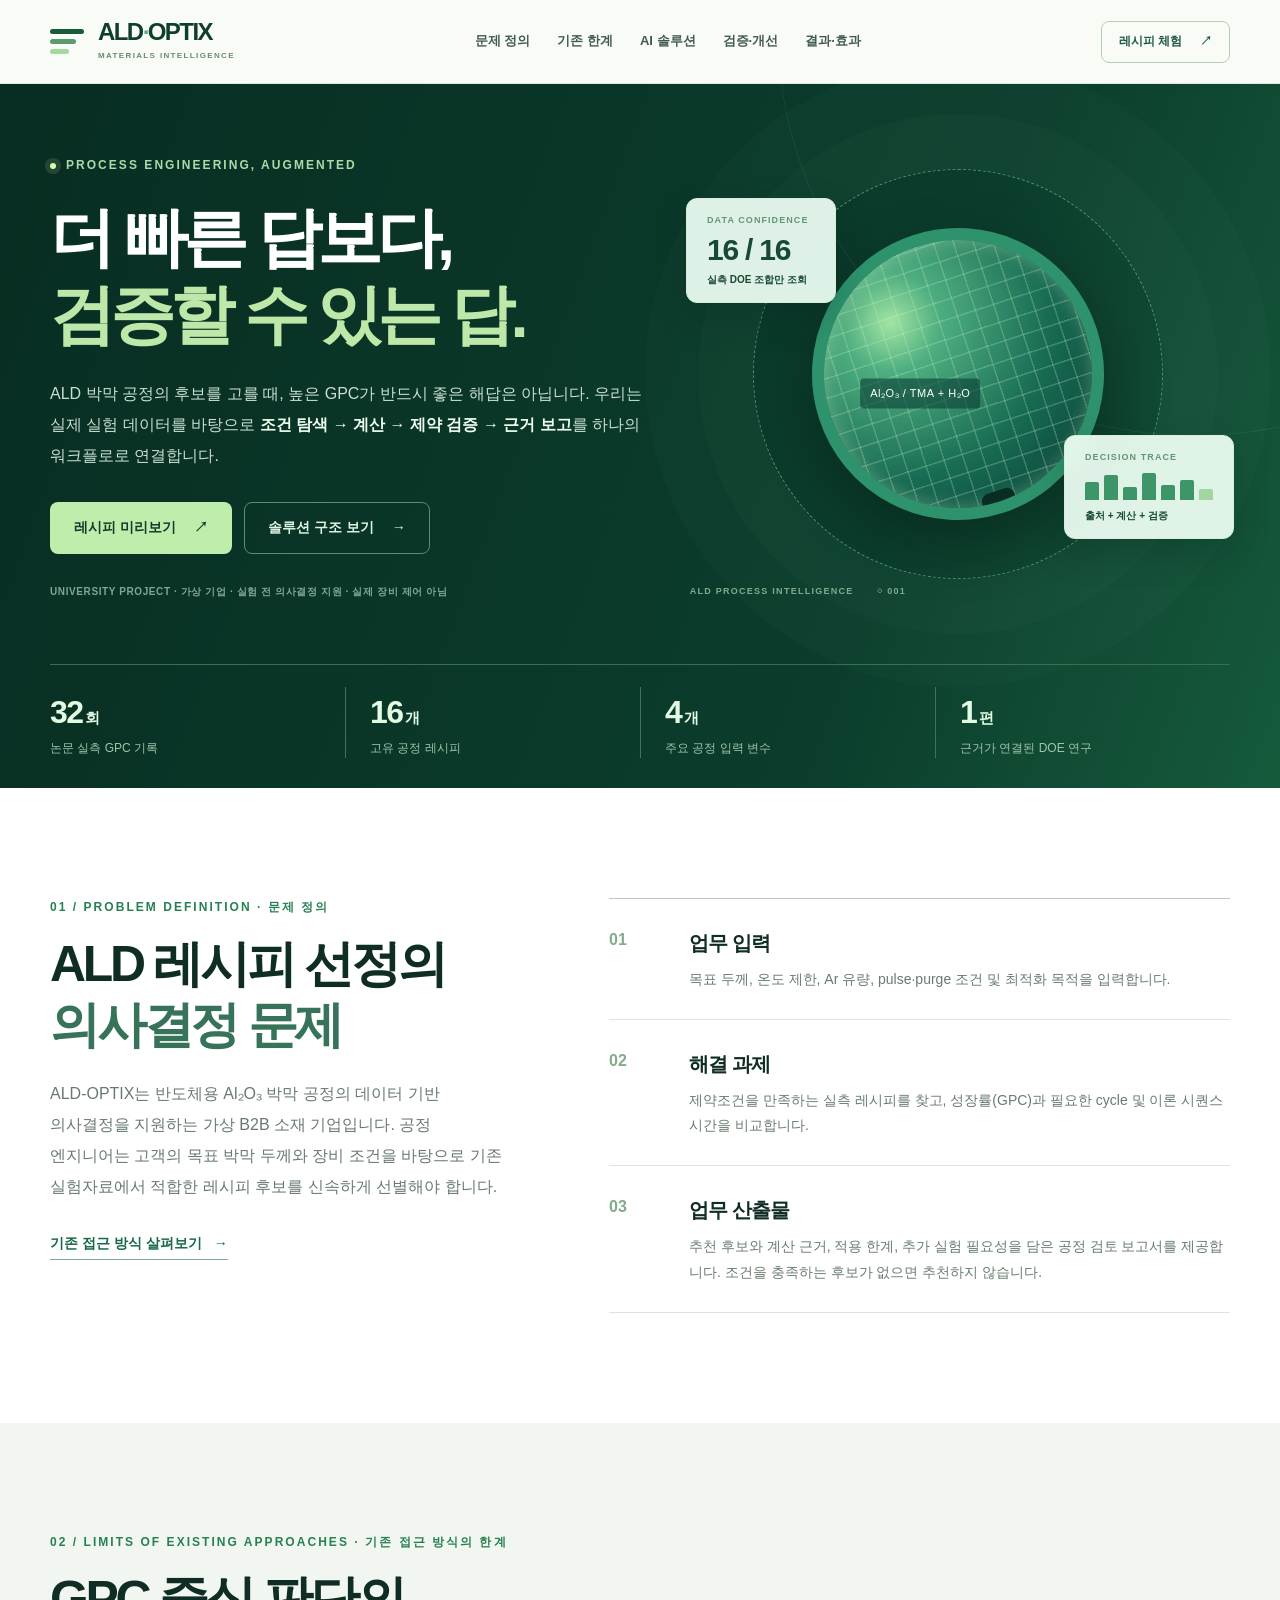
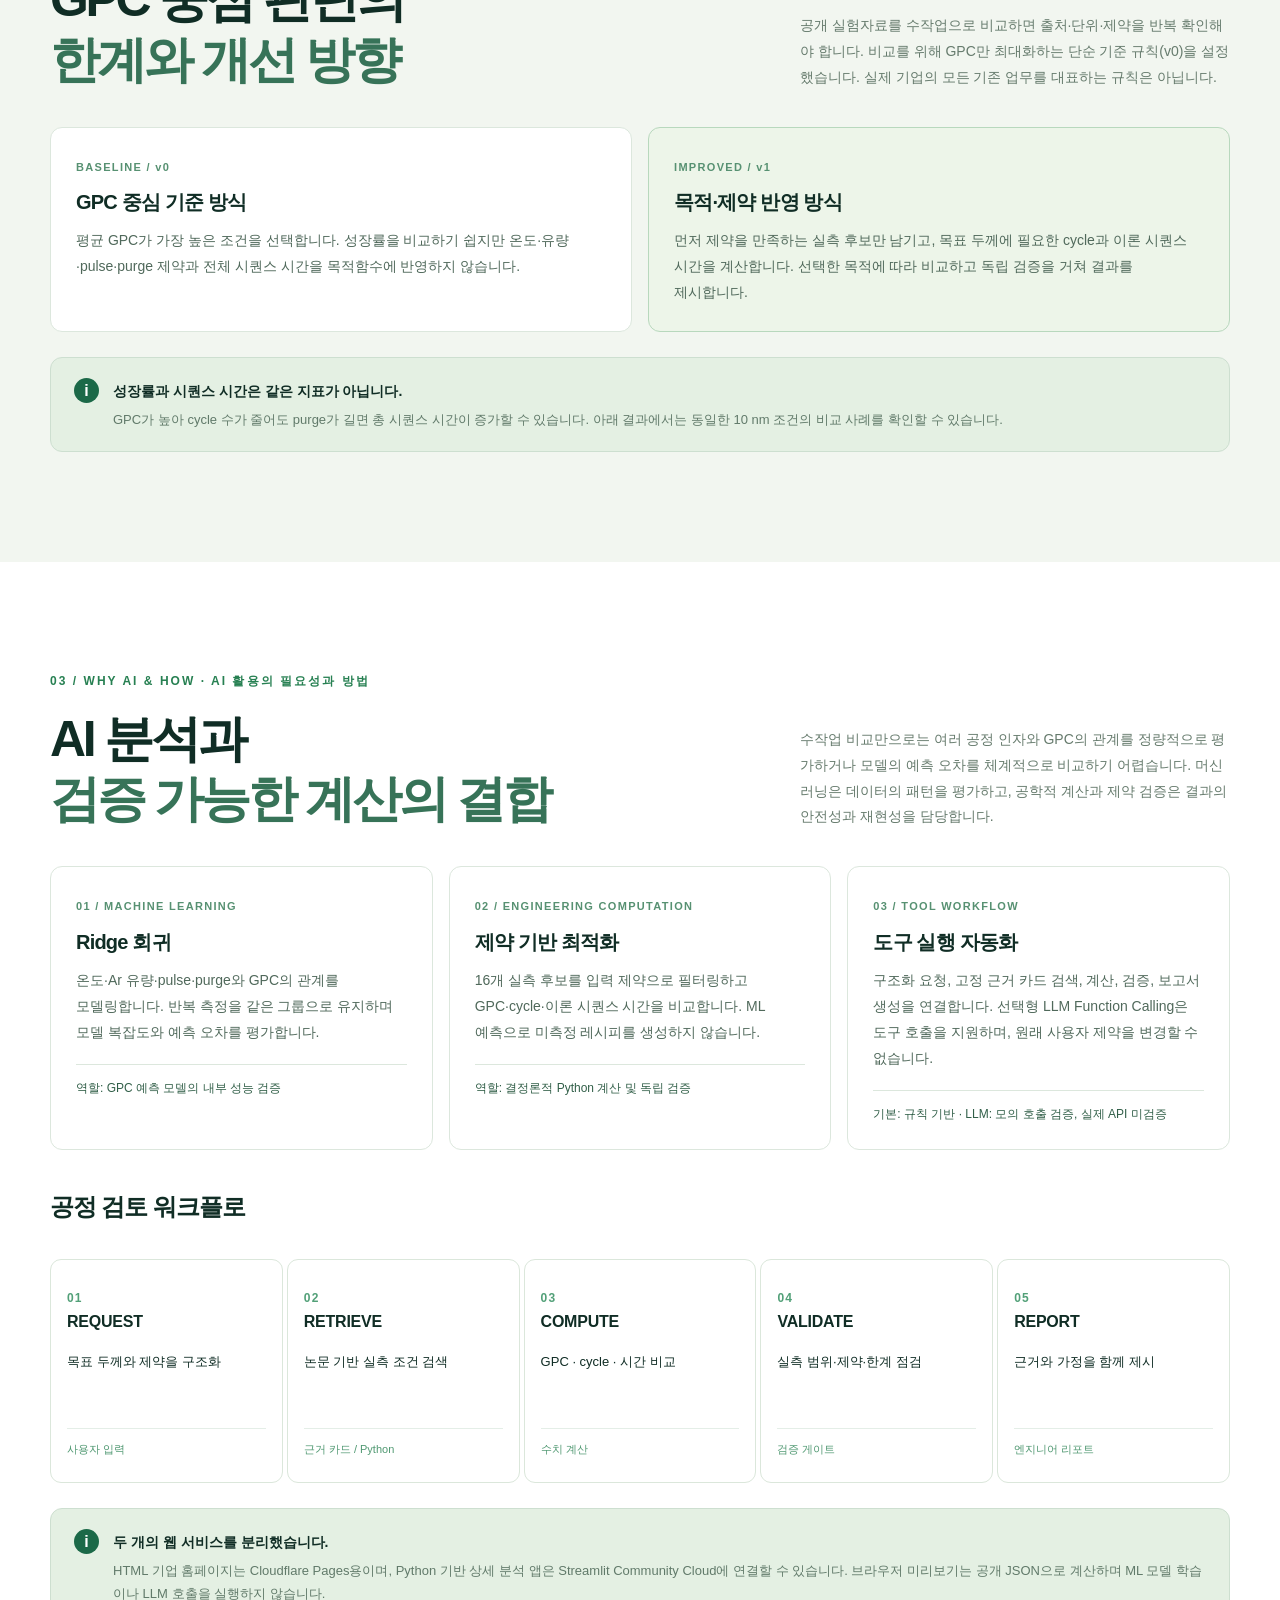
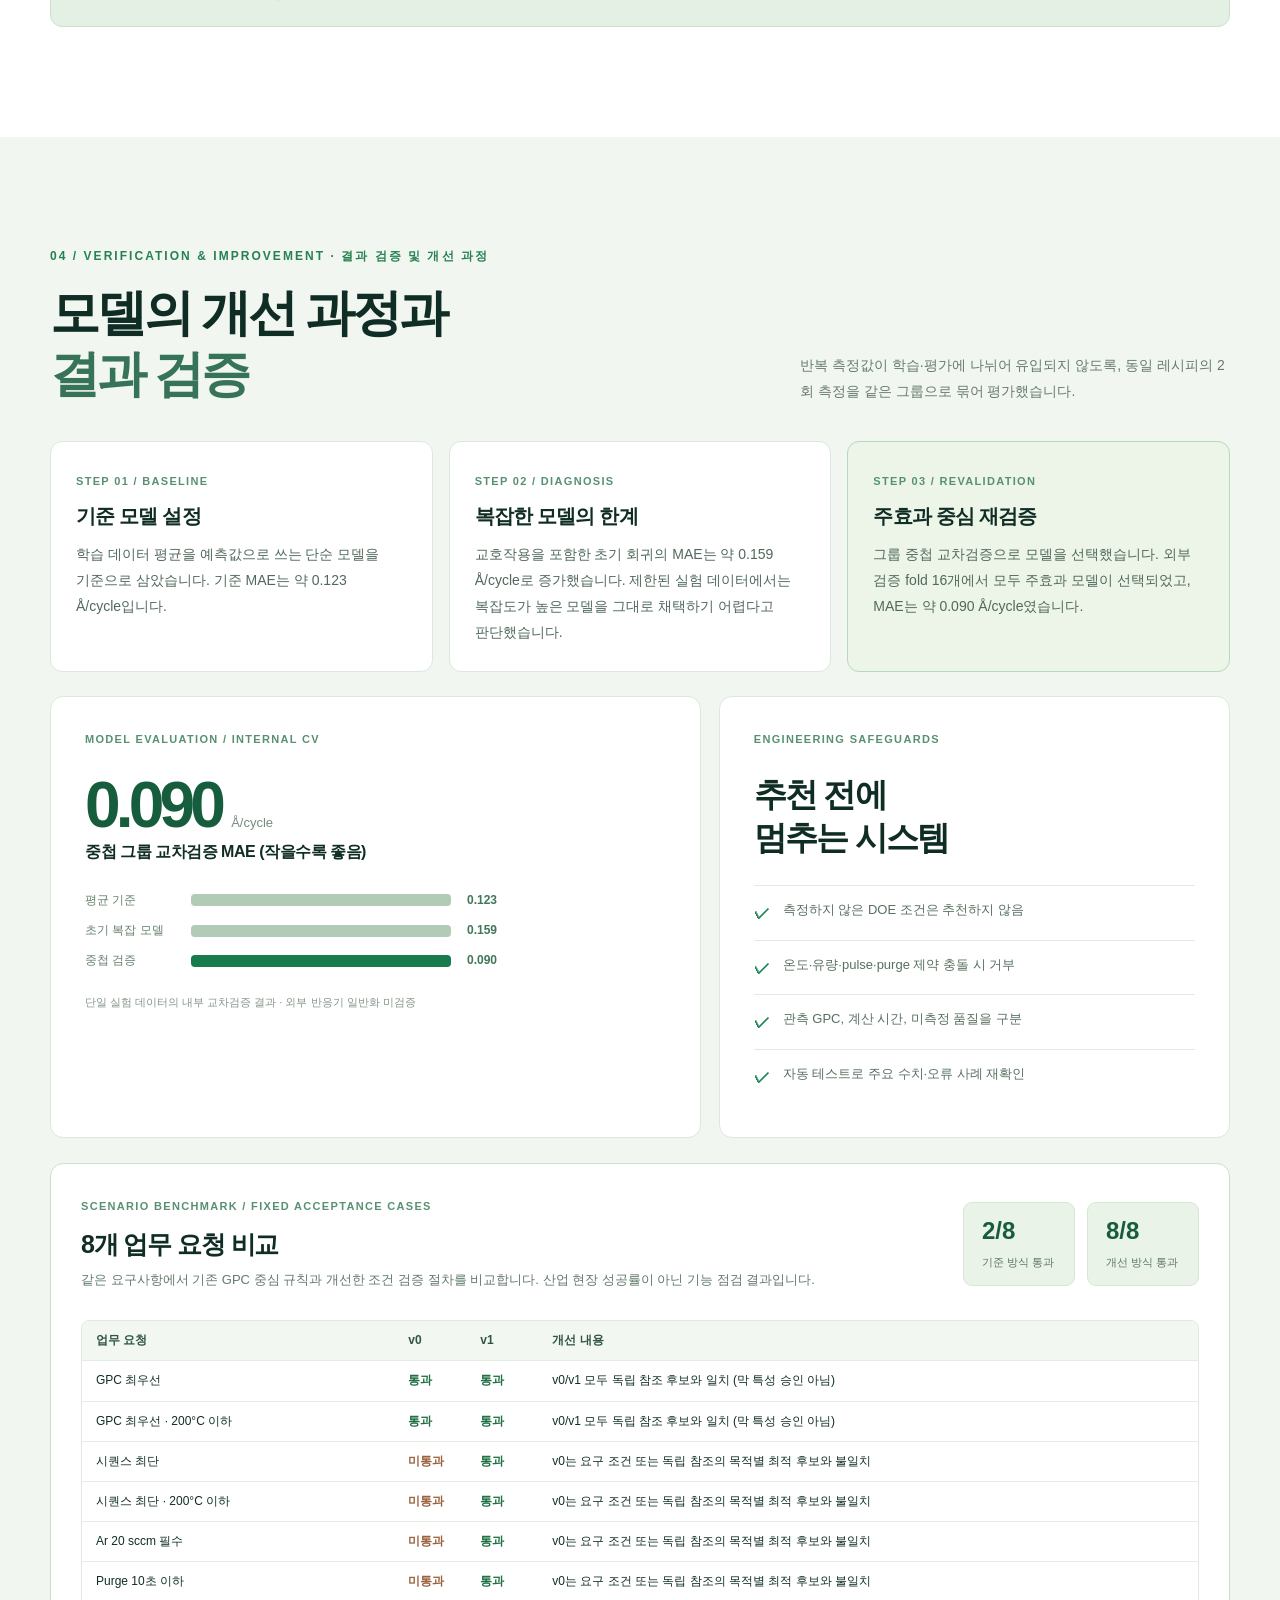
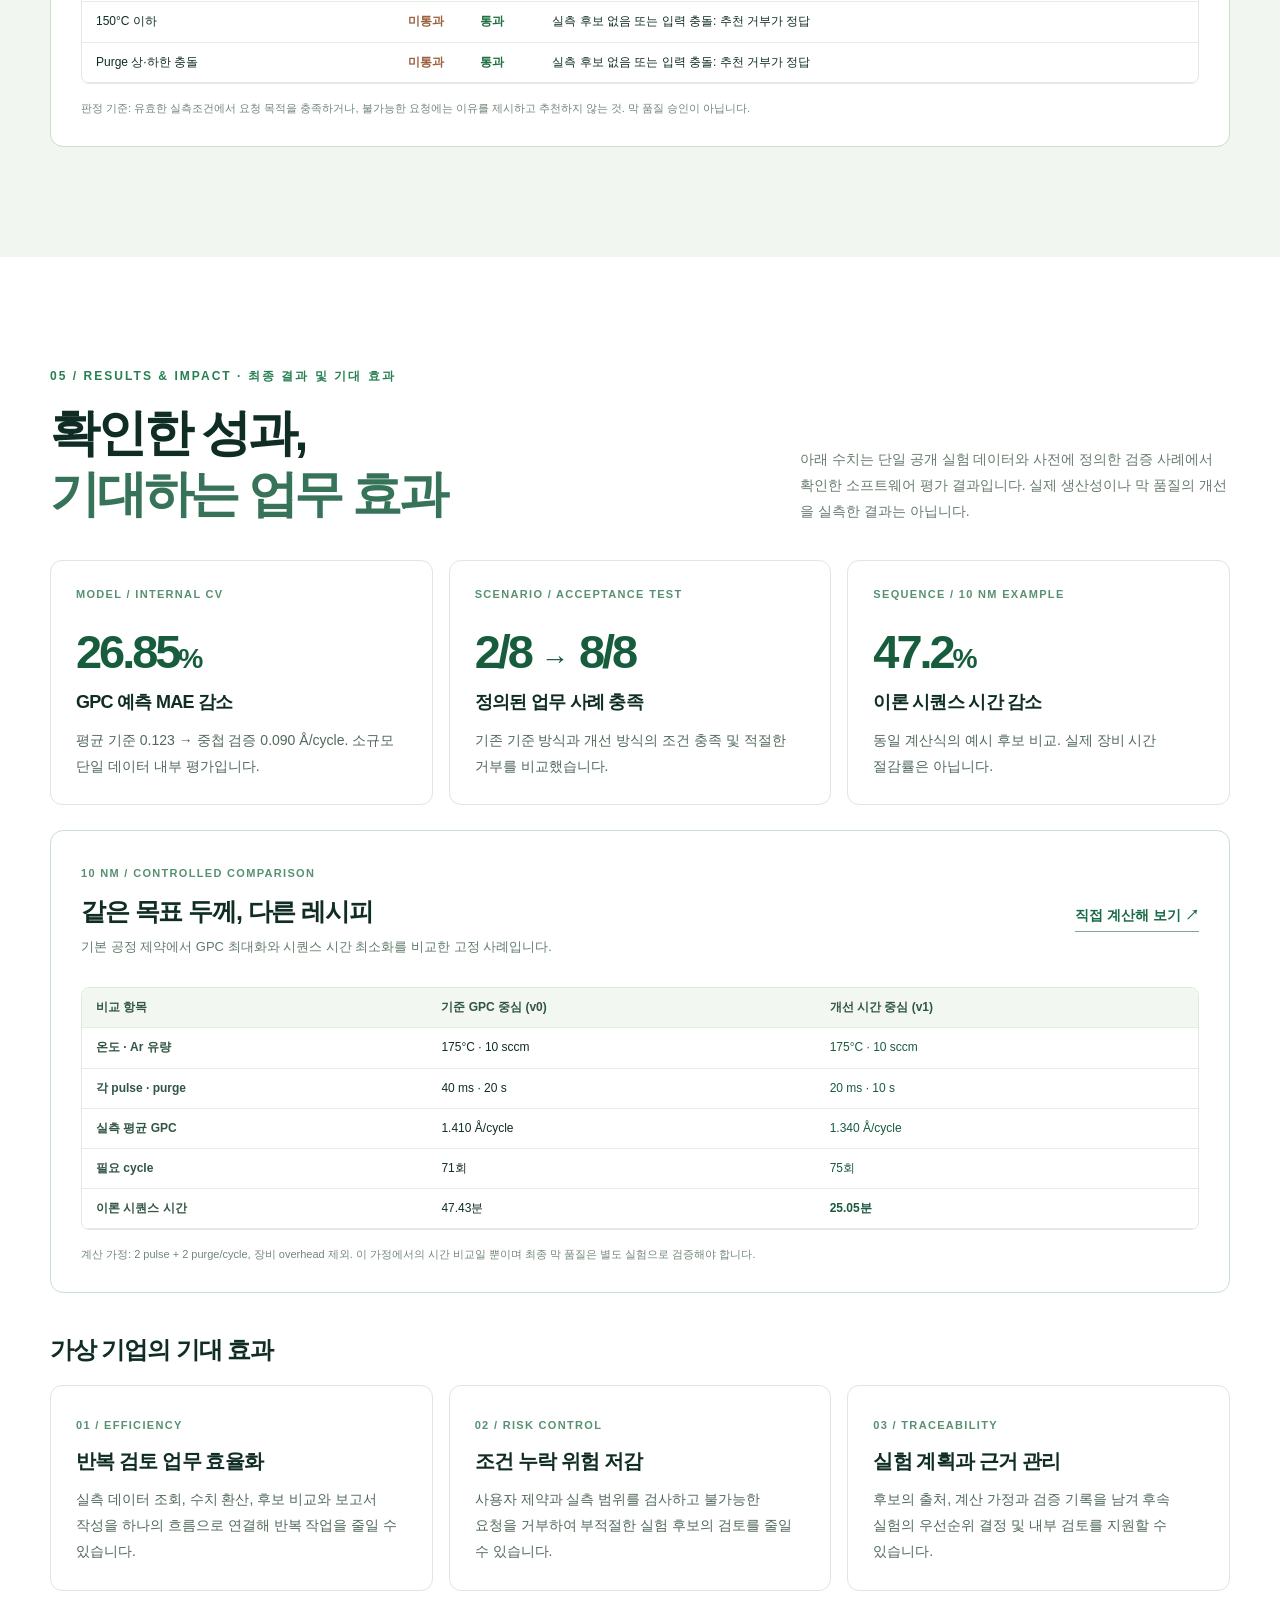
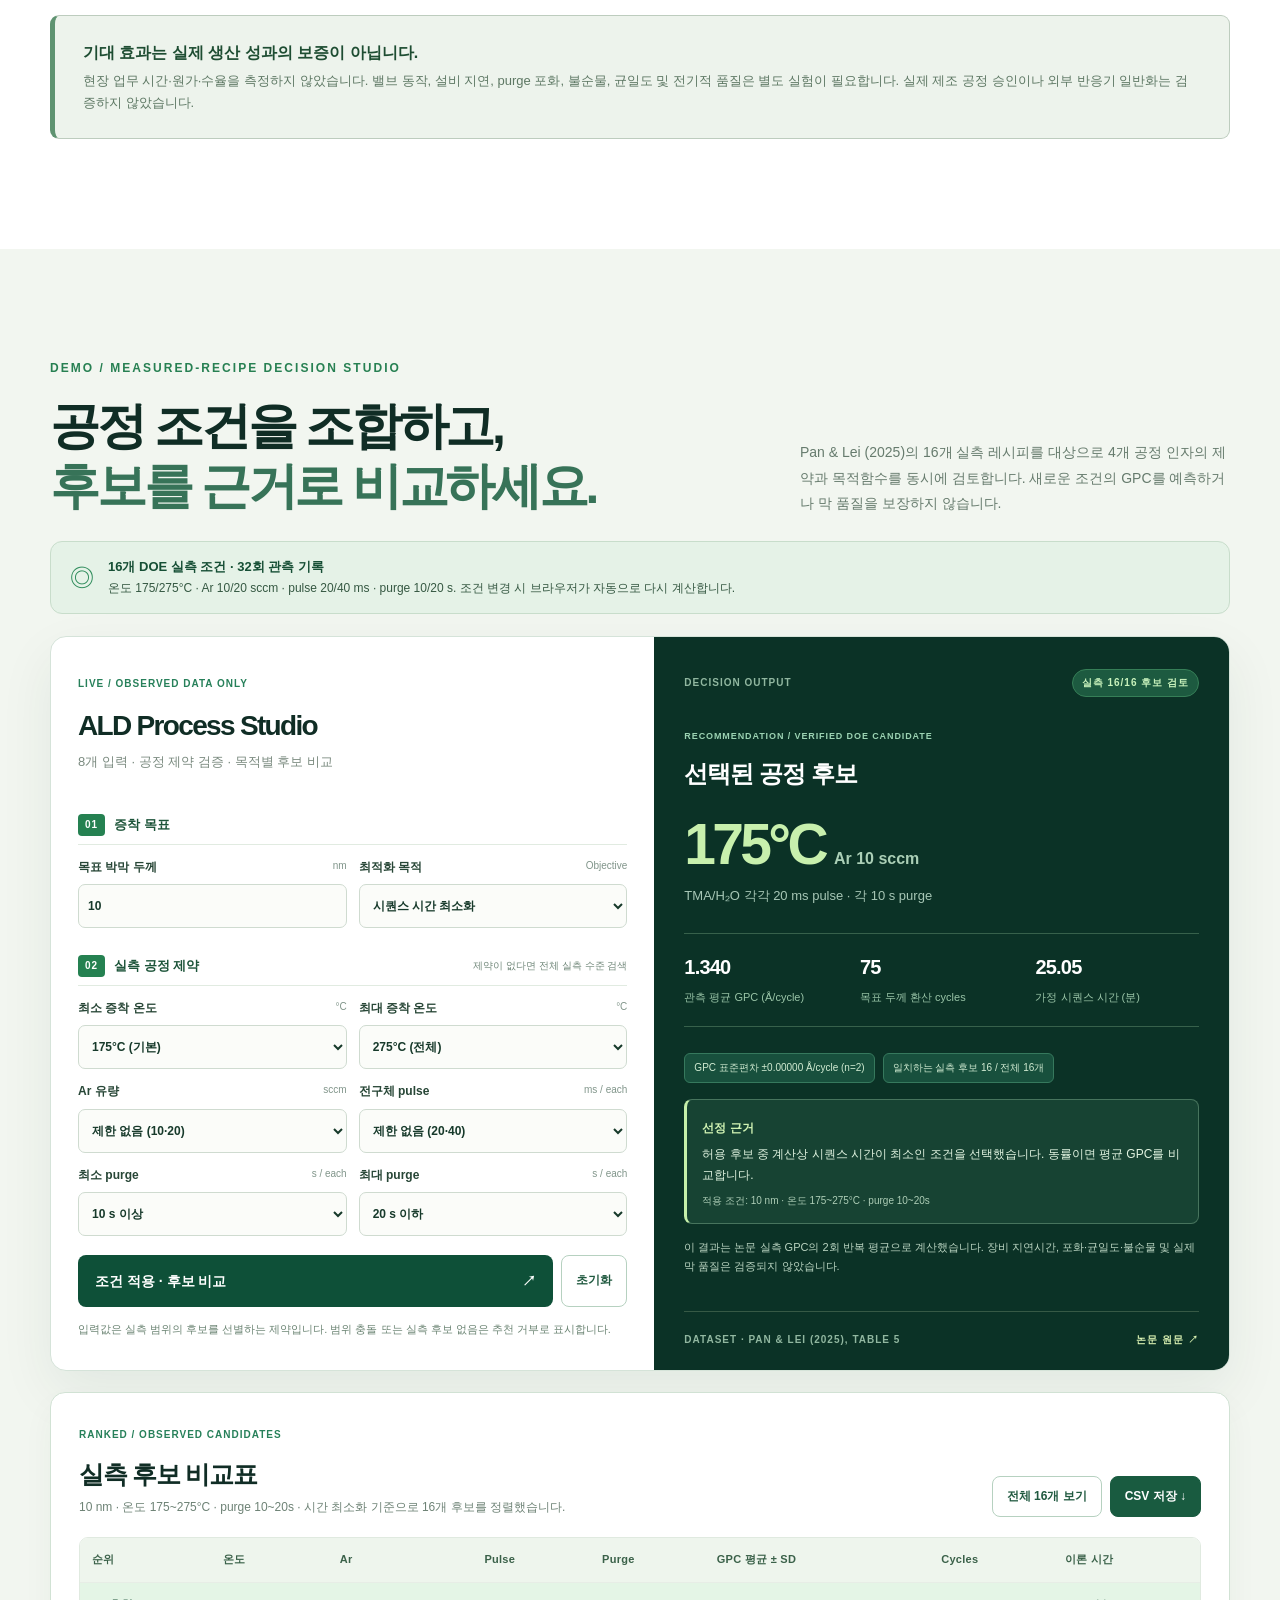
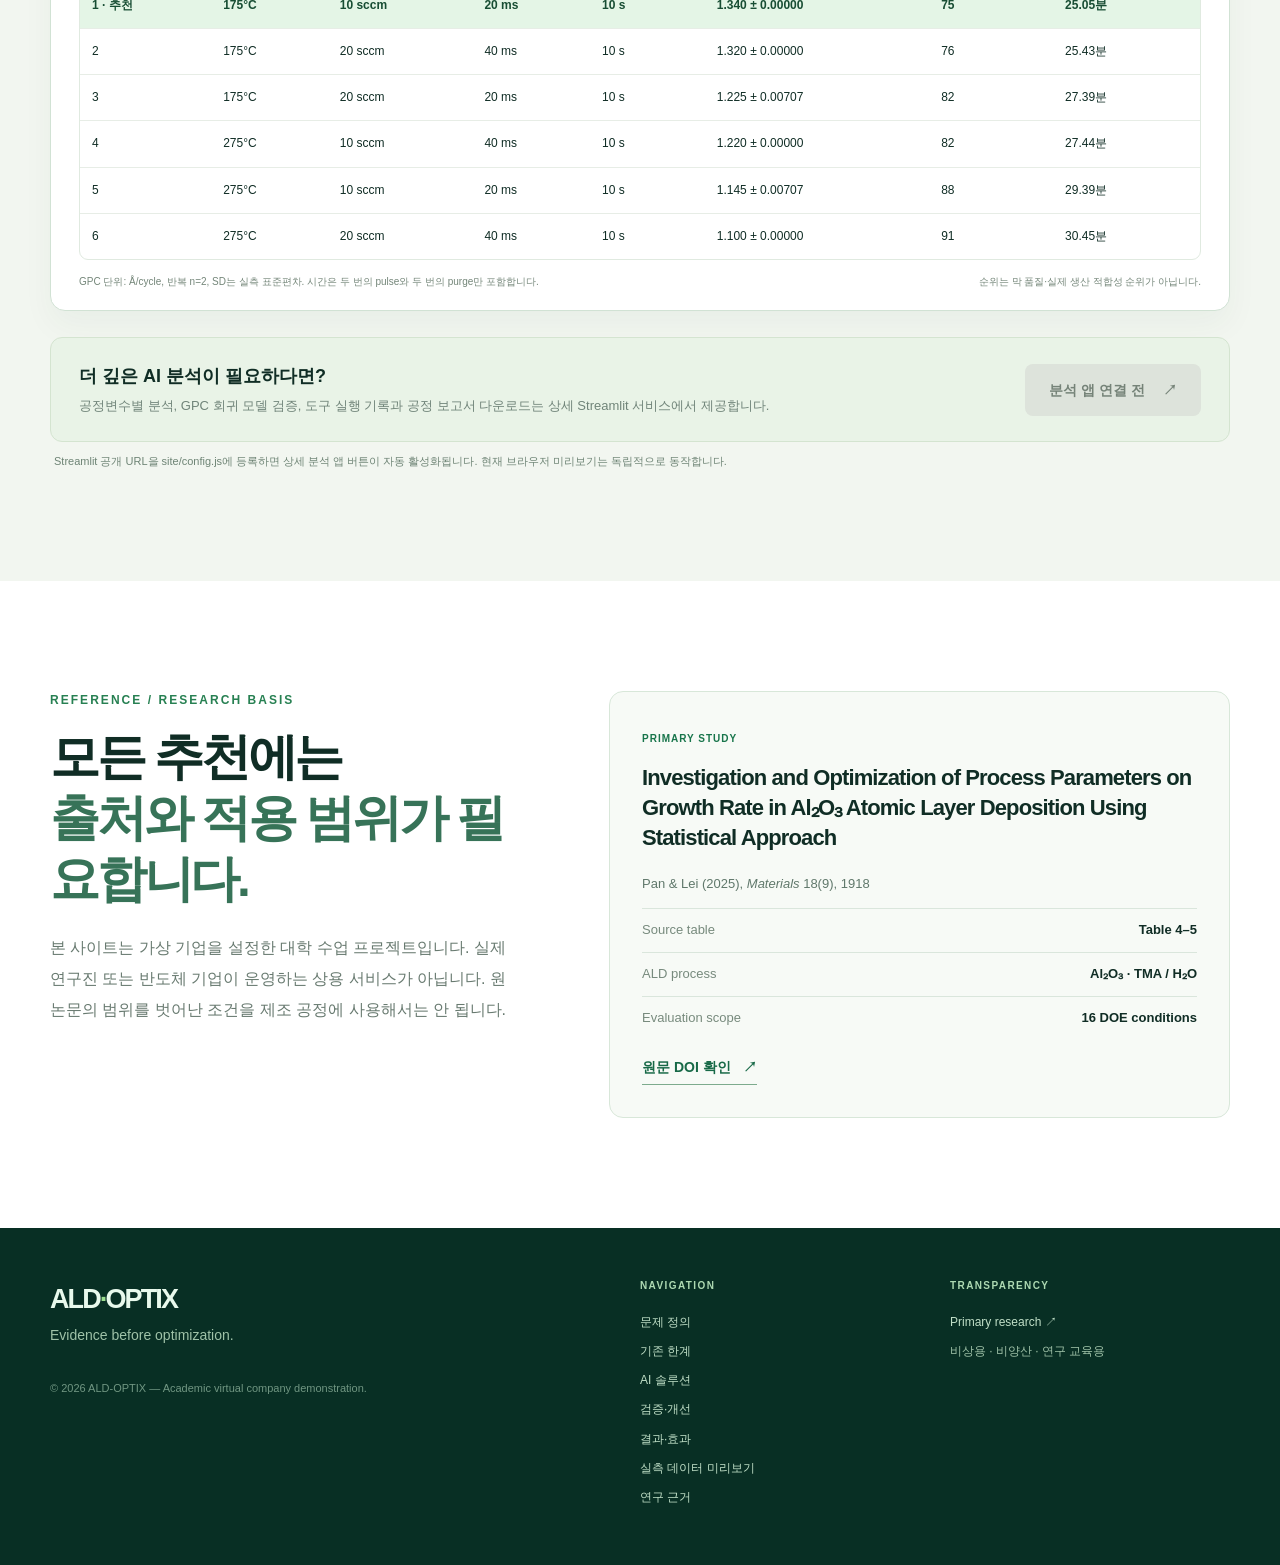
==== commit 0625df65: "Add files via upload" ====
--- a/site/index.html
+++ b/site/index.html
@@ -114,22 +114,44 @@
     </section>
 
     <section class="section" id="lab">
-      <div class="container"><div class="overline">DEMO / INTERACTIVE RECIPE SELECTOR</div><div class="section-heading"><h2>레시피 비교를<br/><span>직접 확인해 보세요.</span></h2><p>원 논문의 16개 실측 조건 중에서만 후보를 찾습니다. 미리보기는 공개 GPC 평균과 단순화한 ALD 시퀀스 식에 기반합니다. 실제 장비 시간 예측이 아닙니다.</p></div>
+      <div class="container">
+        <div class="overline">DEMO / MEASURED-RECIPE DECISION STUDIO</div>
+        <div class="section-heading"><h2>공정 조건을 조합하고,<br/><span>후보를 근거로 비교하세요.</span></h2><p>Pan &amp; Lei (2025)의 16개 실측 레시피를 대상으로 4개 공정 인자의 제약과 목적함수를 동시에 검토합니다. 새로운 조건의 GPC를 예측하거나 막 품질을 보장하지 않습니다.</p></div>
+        <div class="studio-context"><span class="studio-context-icon" aria-hidden="true">◎</span><p><strong>16개 DOE 실측 조건 · 32회 관측 기록</strong><br/>온도 175/275°C · Ar 10/20 sccm · pulse 20/40 ms · purge 10/20 s. 조건 변경 시 브라우저가 자동으로 다시 계산합니다.</p></div>
         <div class="lab-card">
-          <div class="lab-control"><div class="lab-control-title"><span class="small-tag">LIVE / BROWSER-ONLY</span><h3>Recipe Selector</h3><p>실측 조건 검색 · 임의 조건 예측 없음</p></div>
-            <form id="recipe-form"><label>목표 박막 두께 <span>nm</span><input id="target-nm" type="number" min="0.1" max="1000" step="0.1" value="10" required/></label>
-              <label>최대 증착 온도 <span>°C</span><select id="max-temp"><option value="275" selected>275 °C</option><option value="200">200 °C</option><option value="175">175 °C</option><option value="150">150 °C (실측 범위 밖)</option></select></label>
-              <label>최적화 목표 <span>Objective</span><select id="objective"><option value="time" selected>시퀀스 시간 최소화</option><option value="gpc">GPC 최대화</option><option value="balanced">균형 (시간 65% + GPC 35%)</option></select></label>
-              <label>최소 purge <span>seconds</span><select id="min-purge"><option value="10" selected>10 s</option><option value="20">20 s</option></select></label>
-              <button type="submit" class="btn btn-dark">실측 후보 비교 <span aria-hidden="true">↗</span></button></form>
+          <div class="lab-control">
+            <div class="lab-control-title"><span class="small-tag">LIVE / OBSERVED DATA ONLY</span><h3>ALD Process Studio</h3><p>8개 입력 · 공정 제약 검증 · 목적별 후보 비교</p></div>
+            <form id="recipe-form">
+              <div class="studio-group-title"><span>01</span> 증착 목표</div>
+              <div class="studio-input-grid">
+                <label>목표 박막 두께 <span>nm</span><input id="target-nm" type="number" min="0.1" max="1000" step="0.1" value="10" required/></label>
+                <label>최적화 목적 <span>Objective</span><select id="objective"><option value="time" selected>시퀀스 시간 최소화</option><option value="gpc">GPC 최대화</option><option value="balanced">균형 (시간 65% + GPC 35%)</option></select></label>
+              </div>
+              <div class="studio-group-title"><span>02</span> 실측 공정 제약 <small>제약이 없다면 전체 실측 수준 검색</small></div>
+              <div class="studio-input-grid">
+                <label>최소 증착 온도 <span>°C</span><select id="min-temp"><option value="175" selected>175°C (기본)</option><option value="200">200°C 이상</option><option value="275">275°C 이상</option></select></label>
+                <label>최대 증착 온도 <span>°C</span><select id="max-temp"><option value="275" selected>275°C (전체)</option><option value="200">200°C 이하</option><option value="175">175°C 이하</option><option value="150">150°C 이하 (후보 없음)</option></select></label>
+                <label>Ar 유량 <span>sccm</span><select id="flow-choice"><option value="any" selected>제한 없음 (10·20)</option><option value="10">10 sccm만</option><option value="20">20 sccm만</option></select></label>
+                <label>전구체 pulse <span>ms / each</span><select id="pulse-choice"><option value="any" selected>제한 없음 (20·40)</option><option value="20">20 ms만</option><option value="40">40 ms만</option></select></label>
+                <label>최소 purge <span>s / each</span><select id="min-purge"><option value="10" selected>10 s 이상</option><option value="20">20 s 이상</option></select></label>
+                <label>최대 purge <span>s / each</span><select id="max-purge"><option value="20" selected>20 s 이하</option><option value="10">10 s 이하</option></select></label>
+              </div>
+              <div class="studio-actions"><button type="submit" class="btn btn-dark">조건 적용 · 후보 비교 <span aria-hidden="true">↗</span></button><button id="reset-recipe" type="button" class="studio-reset">초기화</button></div>
+              <p class="studio-form-note">입력값은 실측 범위의 후보를 선별하는 제약입니다. 범위 충돌 또는 실측 후보 없음은 추천 거부로 표시합니다.</p>
+            </form>
           </div>
-          <div class="lab-output"><div class="output-top"><span>PREVIEW OUTPUT</span><span id="model-status" class="ready-pill">관측 기반 계산</span></div>
+          <div class="lab-output"><div class="output-top"><span>DECISION OUTPUT</span><span id="model-status" class="ready-pill">관측 기반 계산</span></div>
             <div id="recipe-output" class="output-body" aria-live="polite" role="status"><p class="loading-note">실측 데이터를 불러오는 중입니다.</p></div>
-            <div class="output-footer"><span>DATASET · PAN & LEI (2025), TABLE 5</span><a href="https://doi.org/10.3390/ma18091918" target="_blank" rel="noopener noreferrer">논문 원문 ↗</a></div>
+            <div class="output-footer"><span>DATASET · PAN &amp; LEI (2025), TABLE 5</span><a href="https://doi.org/10.3390/ma18091918" target="_blank" rel="noopener noreferrer">논문 원문 ↗</a></div>
           </div>
         </div>
-        <div class="app-cta"><div><strong>더 깊은 분석이 필요하다면?</strong><p>모델 중첩 교차검증, 조건별 그래프, AI 도구 실행 기록과 보고서 다운로드는 상세 분석 앱에서 제공합니다.</p></div><a class="btn btn-accent" id="launch-app" href="#lab" aria-disabled="true">분석 앱 연결 전 <span aria-hidden="true">↗</span></a></div>
-        <p class="app-connection-hint" id="app-hint">분석 앱의 공개 URL은 Streamlit 배포 후 연결됩니다. 현재 이 페이지의 계산 미리보기는 독립적으로 동작합니다.</p>
+        <section class="candidate-panel" id="candidate-panel" aria-labelledby="candidate-heading" hidden>
+          <div class="candidate-heading"><div><span class="small-tag">RANKED / OBSERVED CANDIDATES</span><h3 id="candidate-heading">실측 후보 비교표</h3><p id="candidate-intro">제약을 만족하는 후보를 선택한 목적함수 순서로 비교합니다.</p></div><div class="candidate-controls"><button type="button" id="toggle-candidates" class="studio-reset">전체 후보 보기</button><button type="button" id="download-candidates" class="studio-export">CSV 저장 ↓</button></div></div>
+          <div class="candidate-table-wrap"><table class="candidate-table"><thead><tr><th>순위</th><th>온도</th><th>Ar</th><th>Pulse</th><th>Purge</th><th>GPC 평균 ± SD</th><th>Cycles</th><th>이론 시간</th></tr></thead><tbody id="candidate-rows"></tbody></table></div>
+          <div class="studio-table-footnote"><span>GPC 단위: Å/cycle, 반복 n=2, SD는 실측 표준편차. 시간은 두 번의 pulse와 두 번의 purge만 포함합니다.</span><span>순위는 막 품질·실제 생산 적합성 순위가 아닙니다.</span></div>
+        </section>
+        <div class="app-cta"><div><strong>더 깊은 AI 분석이 필요하다면?</strong><p>공정변수별 분석, GPC 회귀 모델 검증, 도구 실행 기록과 공정 보고서 다운로드는 상세 Streamlit 서비스에서 제공합니다.</p></div><a class="btn btn-accent" id="launch-app" href="#lab" aria-disabled="true">분석 앱 연결 전 <span aria-hidden="true">↗</span></a></div>
+        <p class="app-connection-hint" id="app-hint">분석 앱의 공개 URL은 Streamlit 배포 후 연결됩니다. 현재 페이지의 계산은 독립적으로 동작합니다.</p>
       </div>
     </section>
 
--- a/site/styles.css
+++ b/site/styles.css
@@ -46,3 +46,54 @@
 @media(max-width:960px){.content-card{padding:21px}.main-nav{gap:12px}.nav-layout{gap:12px}}
 @media(max-width:800px){html{scroll-padding-top:125px}.topbar{height:auto}.nav-layout{display:grid;grid-template-columns:1fr auto;gap:0;min-height:106px;padding-top:10px;padding-bottom:6px}.nav-layout>.brand{grid-column:1;grid-row:1}.nav-layout>.btn-small{grid-column:2;grid-row:1}.main-nav{grid-column:1/-1;grid-row:2;display:grid;grid-template-columns:repeat(5,minmax(0,1fr));gap:6px;width:100%;font-size:12px;border-top:1px solid var(--line);padding-top:5px;margin-top:7px;white-space:normal;text-align:center}.main-nav a{padding:8px 0;line-height:1.3;word-break:keep-all}.comparison-grid,.method-grid,.result-grid{grid-template-columns:1fr}.content-card{padding:22px}.result-number{font-size:40px}}
 @media(max-width:360px){.main-nav{font-size:11px;gap:3px}.nav-layout>.btn-small{padding:0 8px}}
+
+/* Observed-recipe decision studio: eight bounded inputs and ranked candidates. */
+.studio-context{display:flex;align-items:center;gap:14px;background:#e5f2e7;border:1px solid #c8ddcb;border-radius:12px;padding:14px 19px;margin:-12px 0 22px;color:#355842}
+.studio-context-icon{font-size:24px;line-height:1;color:#2d8b5a}
+.studio-context p{font-size:12px;line-height:1.7;margin:0}
+.studio-context strong{font-size:13px;color:#164f35}
+.lab-card{grid-template-columns:1.05fr 1fr}
+.lab-control{padding:32px 27px}
+.lab-control form{gap:13px}
+.studio-group-title{display:flex;align-items:center;gap:9px;font-size:13px;font-weight:850;color:#1c5439;border-bottom:1px solid #e1ebe1;padding:10px 0 8px;margin-top:4px}
+.studio-group-title span{font-size:10px;letter-spacing:.09em;color:#fff;background:#258151;padding:3px 7px;border-radius:4px}
+.studio-group-title small{font-weight:500;font-size:10px;color:#708779;margin-left:auto;text-align:right}
+.studio-input-grid{display:grid;grid-template-columns:repeat(2,minmax(0,1fr));gap:13px 12px}
+.studio-input-grid label{font-size:12px;min-width:0}
+.studio-input-grid label span{font-size:10px}
+.studio-input-grid select,.studio-input-grid input{padding:0 9px;min-height:44px;font-size:12px}
+.studio-actions{display:flex;gap:8px;align-items:stretch}
+.studio-actions .btn{width:auto;flex:1;min-width:0;padding:0 16px}
+.studio-reset,.studio-export{border:1px solid #b6d1c0;border-radius:8px;padding:10px 14px;background:#fff;color:#215a40;font-size:12px;font-weight:750;white-space:nowrap}
+.studio-reset:hover,.studio-export:hover{background:#e7f5e8}
+.studio-export{background:#195b40;color:#fff;border-color:#195b40}
+.studio-export:hover{background:#237751}
+.studio-form-note{font-size:11px;color:#6b8473;line-height:1.7;margin:0}
+.lab-output{min-height:635px;padding:32px 30px 22px}
+.output-body{padding-top:32px;min-height:0}
+.decision-eyebrow{font-size:9px;letter-spacing:.1em;color:#9cd3b3;font-weight:850;margin:0 0 12px}
+.decision-evidence{display:flex;gap:8px;flex-wrap:wrap;margin-bottom:16px}
+.decision-evidence span{display:inline-block;border:1px solid #36795d;background:#18503d;padding:6px 9px;border-radius:6px;color:#d1ebd2;font-size:10px}
+.decision-rationale{border:1px solid #47745d;border-left:3px solid #c6f0aa;border-radius:8px;padding:14px 15px;background:#174333;color:#e1f4e1}
+.decision-rationale strong{font-size:12px;color:#d0f2b3}
+.decision-rationale p{font-size:12px;line-height:1.7;margin:5px 0 8px}
+.decision-rationale small{font-size:10px;color:#adcdb6;line-height:1.6;display:block}
+.candidate-panel{margin-top:21px;border:1px solid #d1e2d4;background:#fff;border-radius:15px;padding:27px 28px 20px;box-shadow:0 15px 32px #12452c0b}
+.candidate-panel[hidden]{display:none!important}
+.candidate-heading{display:flex;justify-content:space-between;align-items:end;gap:16px;margin-bottom:20px}
+.candidate-heading h3{font-size:25px;letter-spacing:-.05em;margin:8px 0 4px}
+.candidate-heading p{font-size:12px;color:#6d8275;margin:0;max-width:690px;line-height:1.6}
+.candidate-controls{display:flex;gap:8px;flex-shrink:0}
+.candidate-controls button[hidden]{display:none}
+.candidate-table-wrap{width:100%;overflow:auto;border:1px solid #e0eae0;border-radius:9px}
+.candidate-table{border-collapse:collapse;width:100%;min-width:790px;font-size:12px;text-align:left;font-variant-numeric:tabular-nums}
+.candidate-table thead{background:#eef5ed;color:#3a6149}
+.candidate-table th,.candidate-table td{padding:13px 12px;border-bottom:1px solid #e7ede6;white-space:nowrap}
+.candidate-table th{font-size:11px;letter-spacing:.025em}
+.candidate-table tbody tr:last-child td{border-bottom:0}
+.candidate-table tbody tr:hover{background:#f2f9f2}
+.candidate-best{background:#e4f5e6;color:#174d33;font-weight:800}
+.studio-table-footnote{display:flex;justify-content:space-between;gap:14px;margin-top:14px;font-size:10px;color:#748679;line-height:1.65}
+@media(max-width:1000px){.lab-card{grid-template-columns:1fr}.lab-output{min-height:0}.output-body{padding-bottom:15px}.candidate-heading{align-items:start;flex-direction:column}.studio-table-footnote{flex-direction:column;gap:5px}}
+@media(max-width:530px){.lab-control,.lab-output{padding:23px 17px}.studio-input-grid{gap:10px 7px}.studio-input-grid label{font-size:11px}.studio-input-grid label span{font-size:9px}.studio-input-grid select,.studio-input-grid input{font-size:11px;padding:0 7px}.studio-actions .btn{padding:0 11px;font-size:12px}.studio-context{padding:12px 13px;align-items:start}.candidate-panel{padding:21px 13px}.candidate-heading h3{font-size:22px}.candidate-controls{width:100%}.candidate-controls button{flex:1;padding:9px 10px}.output-metrics{gap:6px}.output-metrics strong{font-size:18px}}
+@media(max-width:360px){.studio-input-grid{grid-template-columns:1fr}.lab-control{padding:22px 16px}}
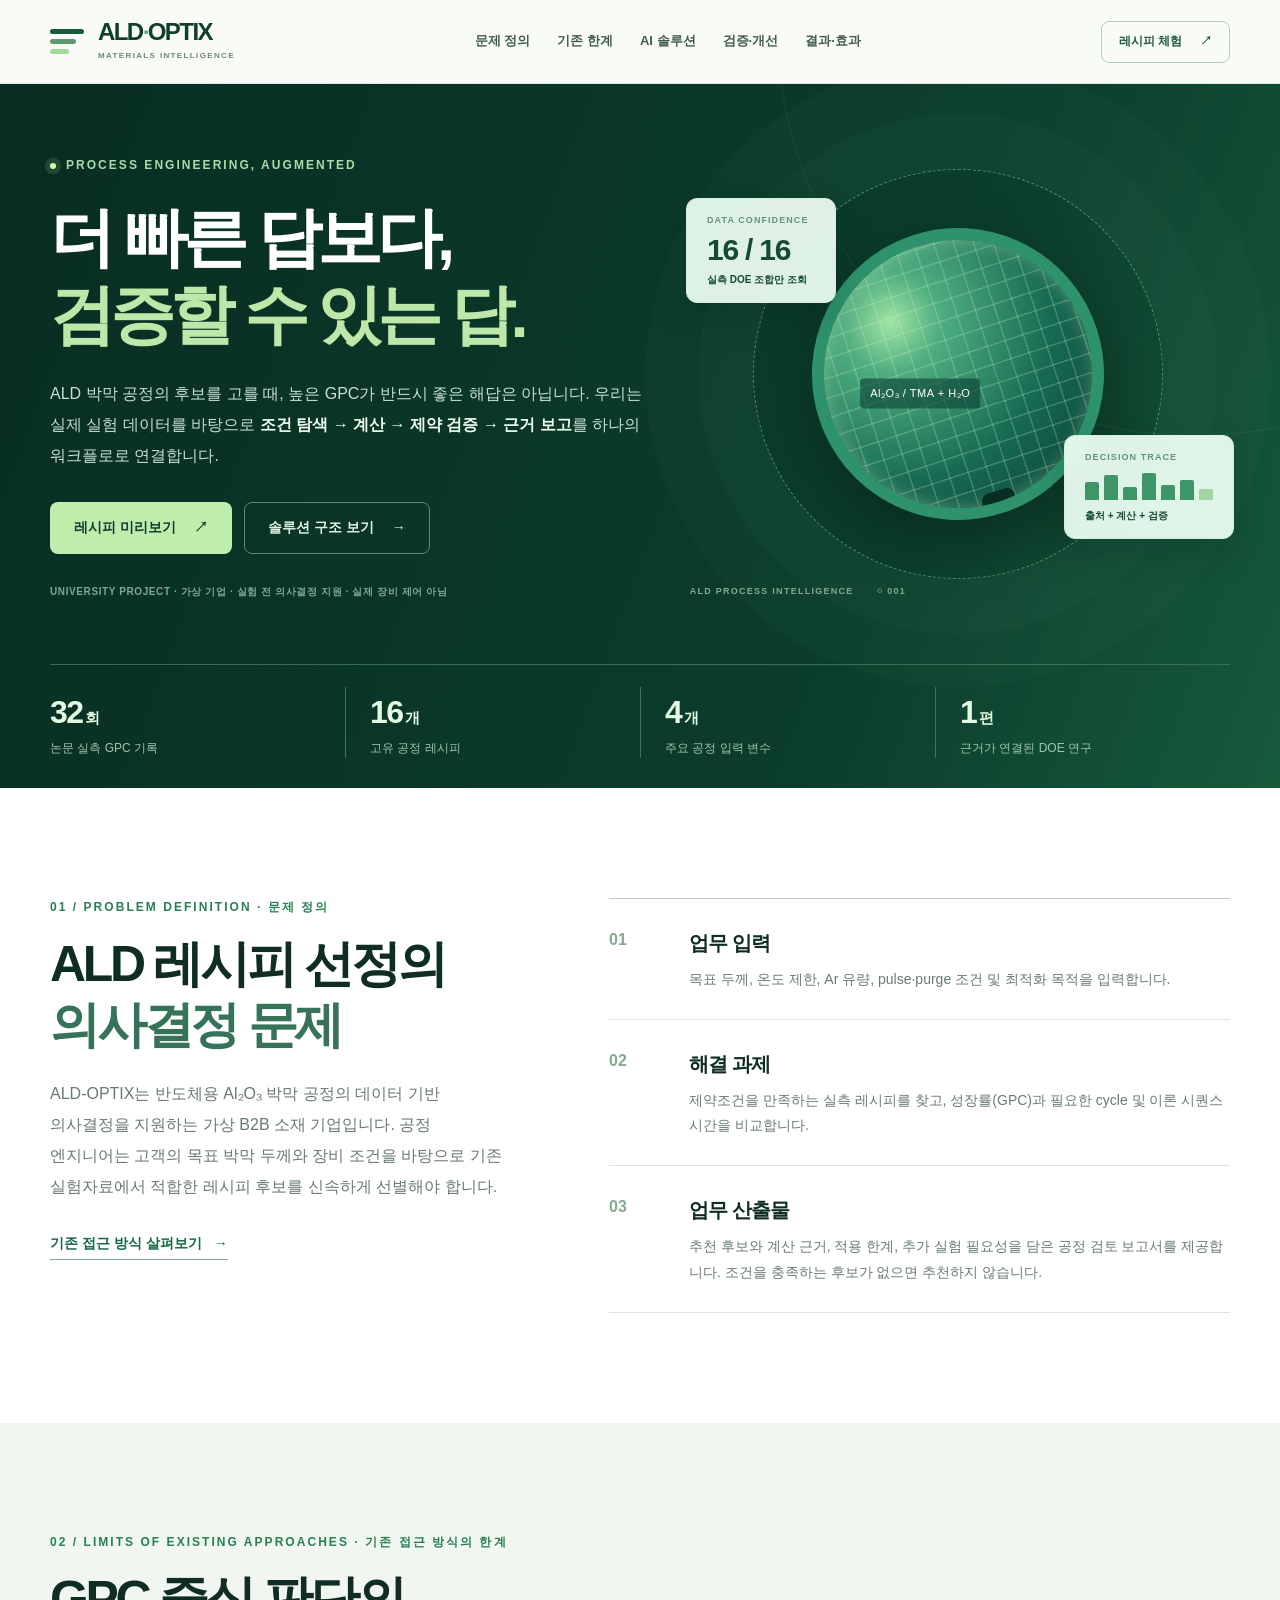
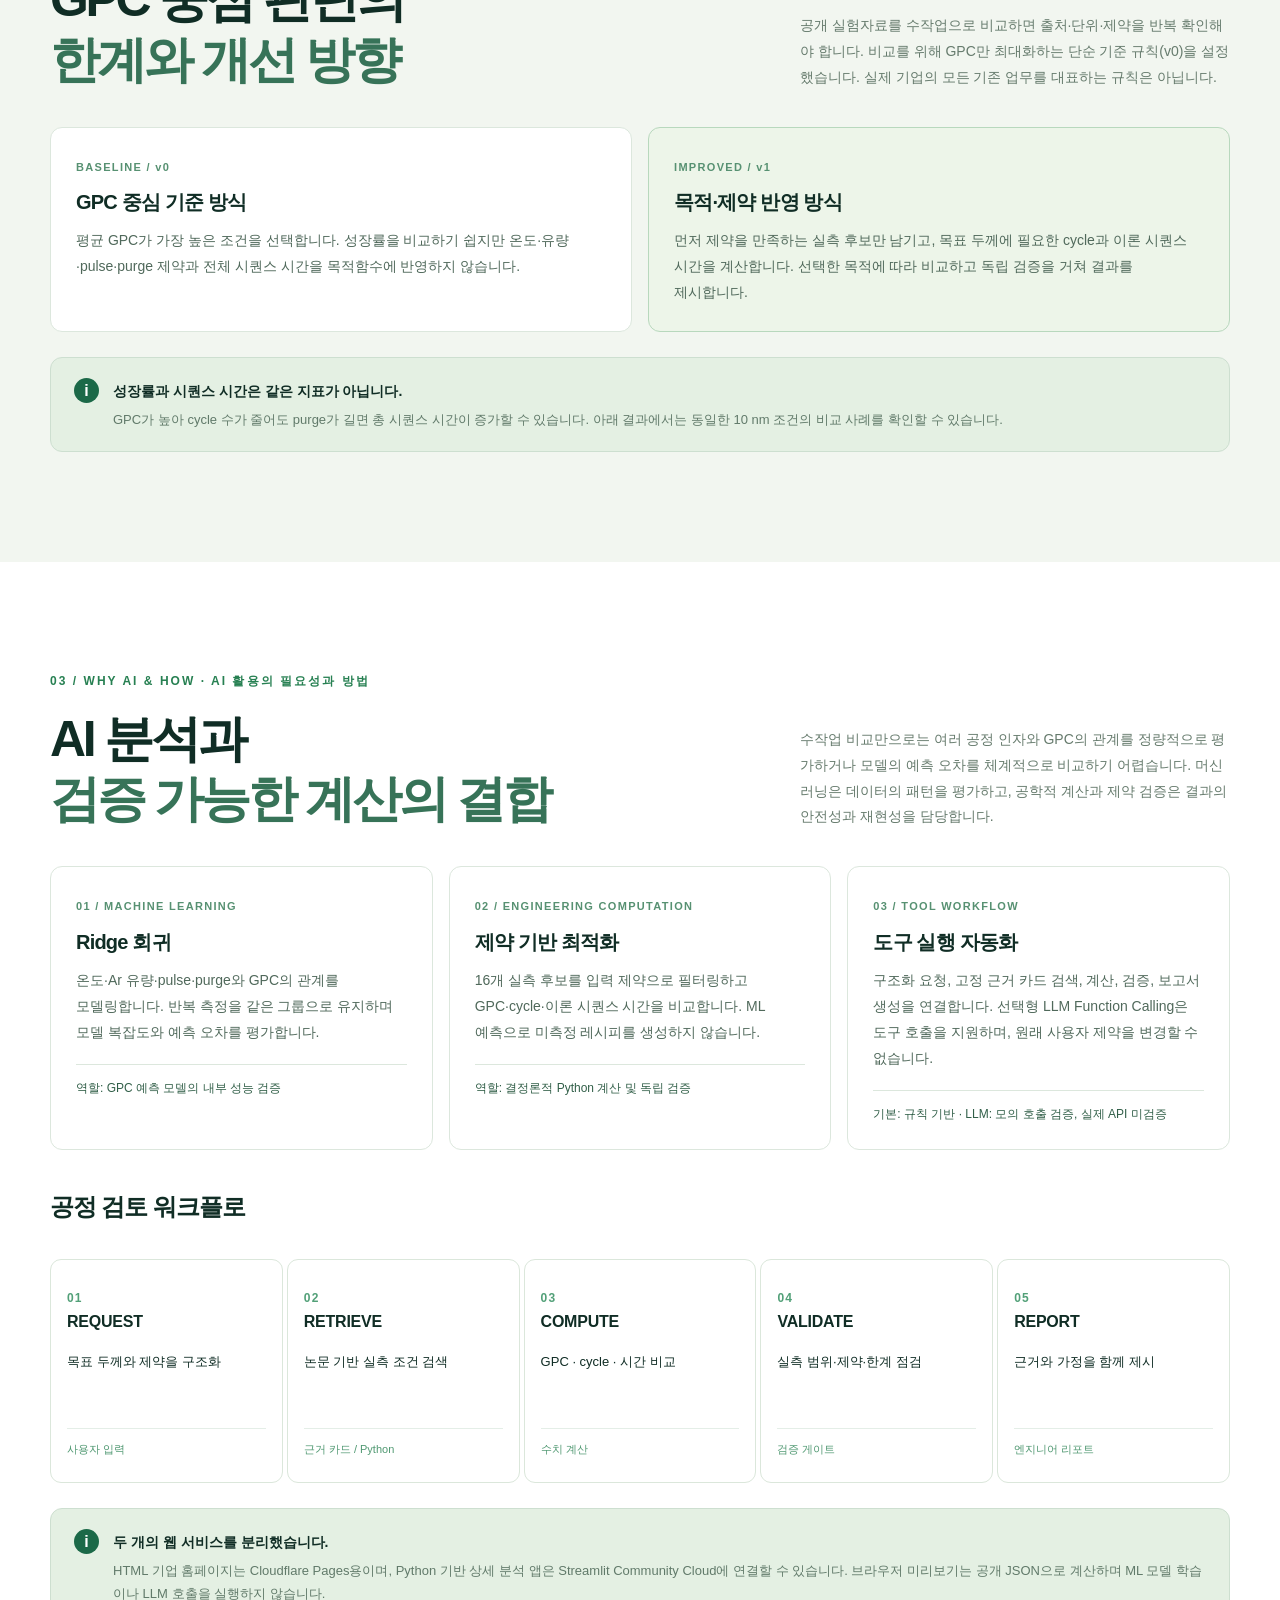
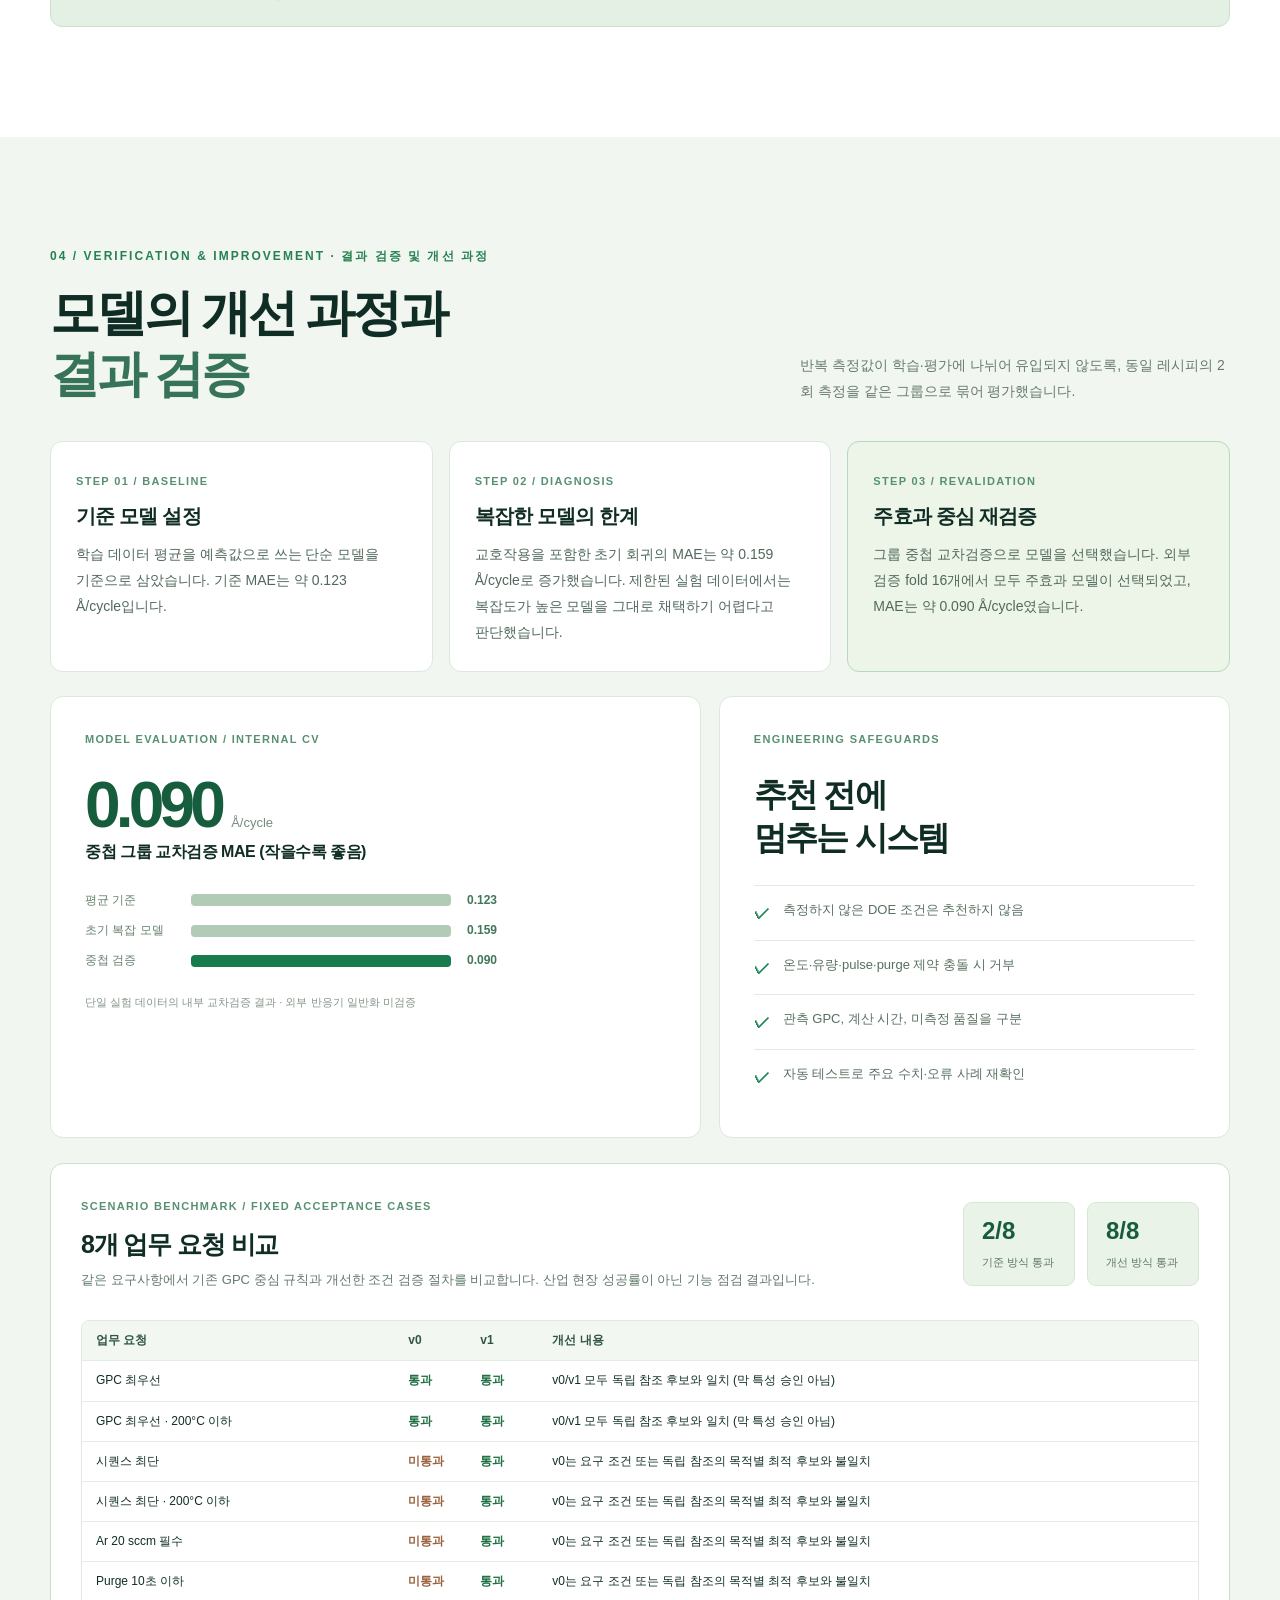
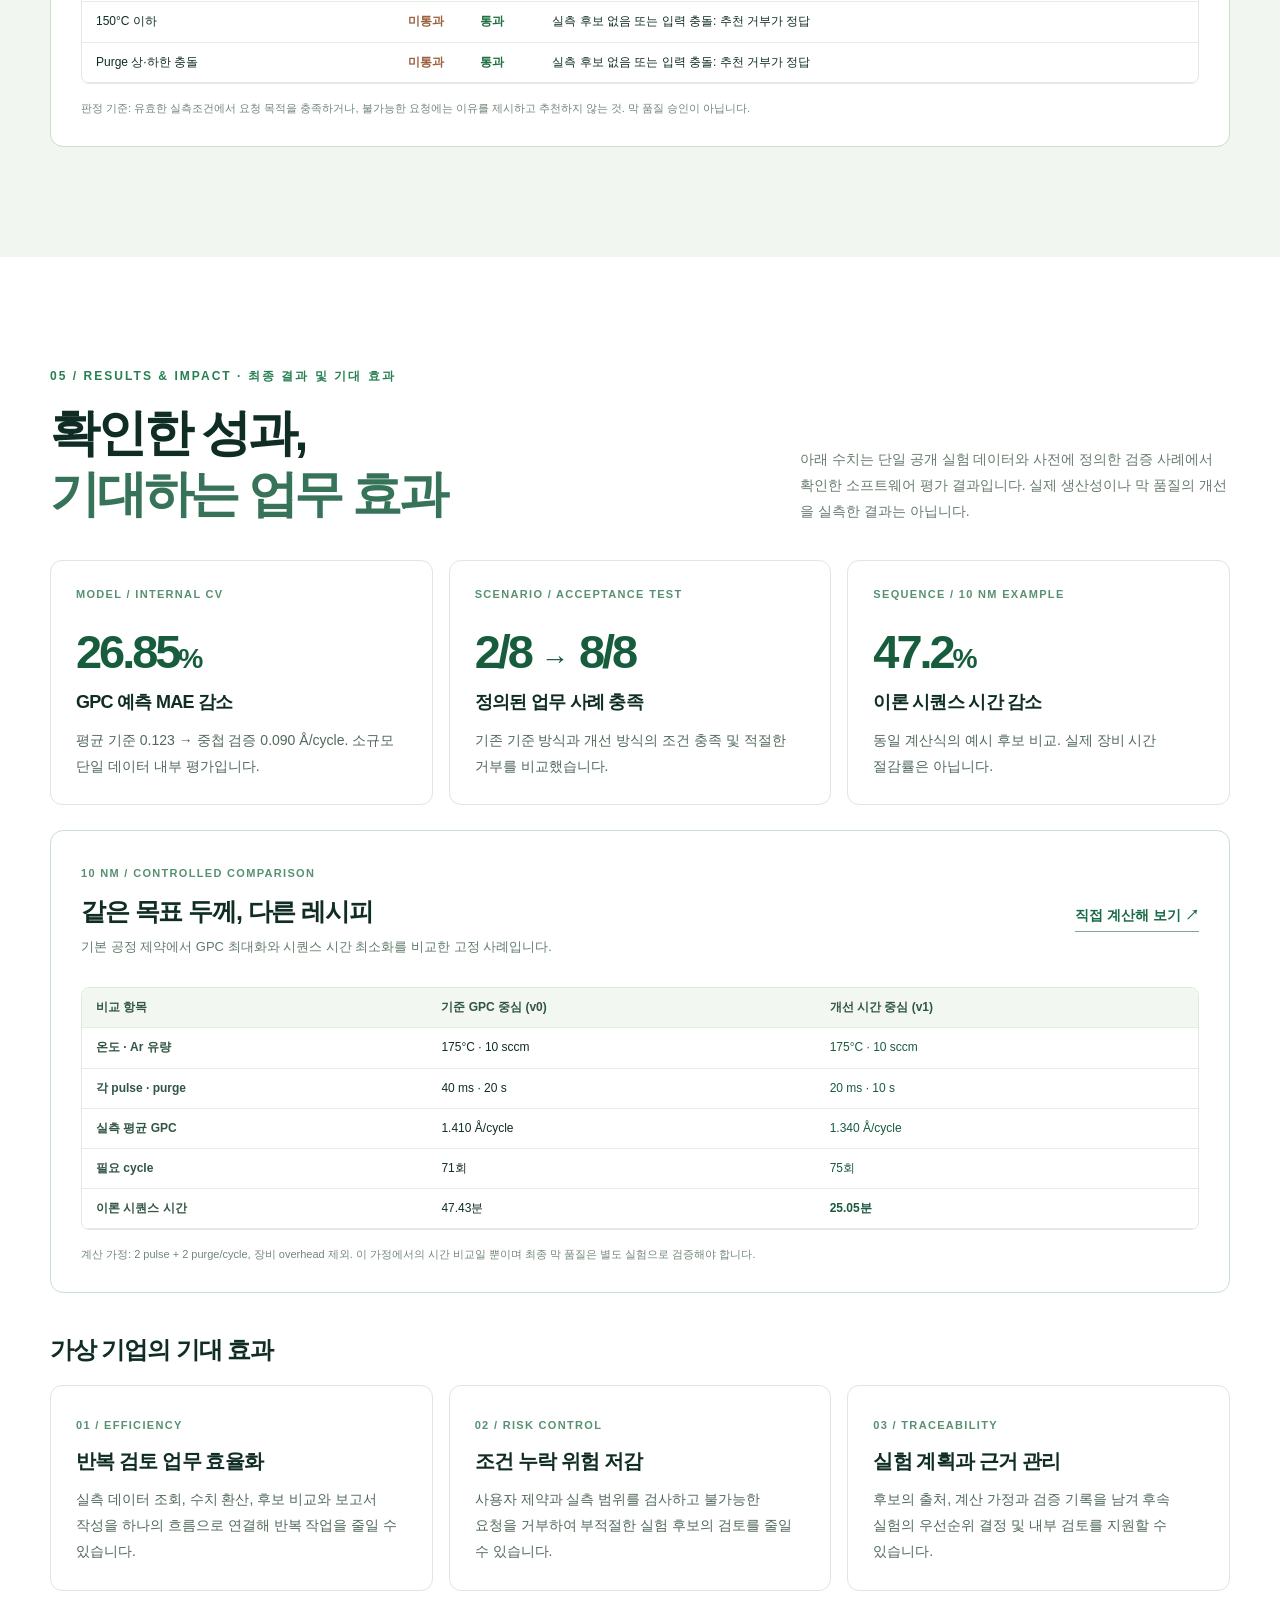
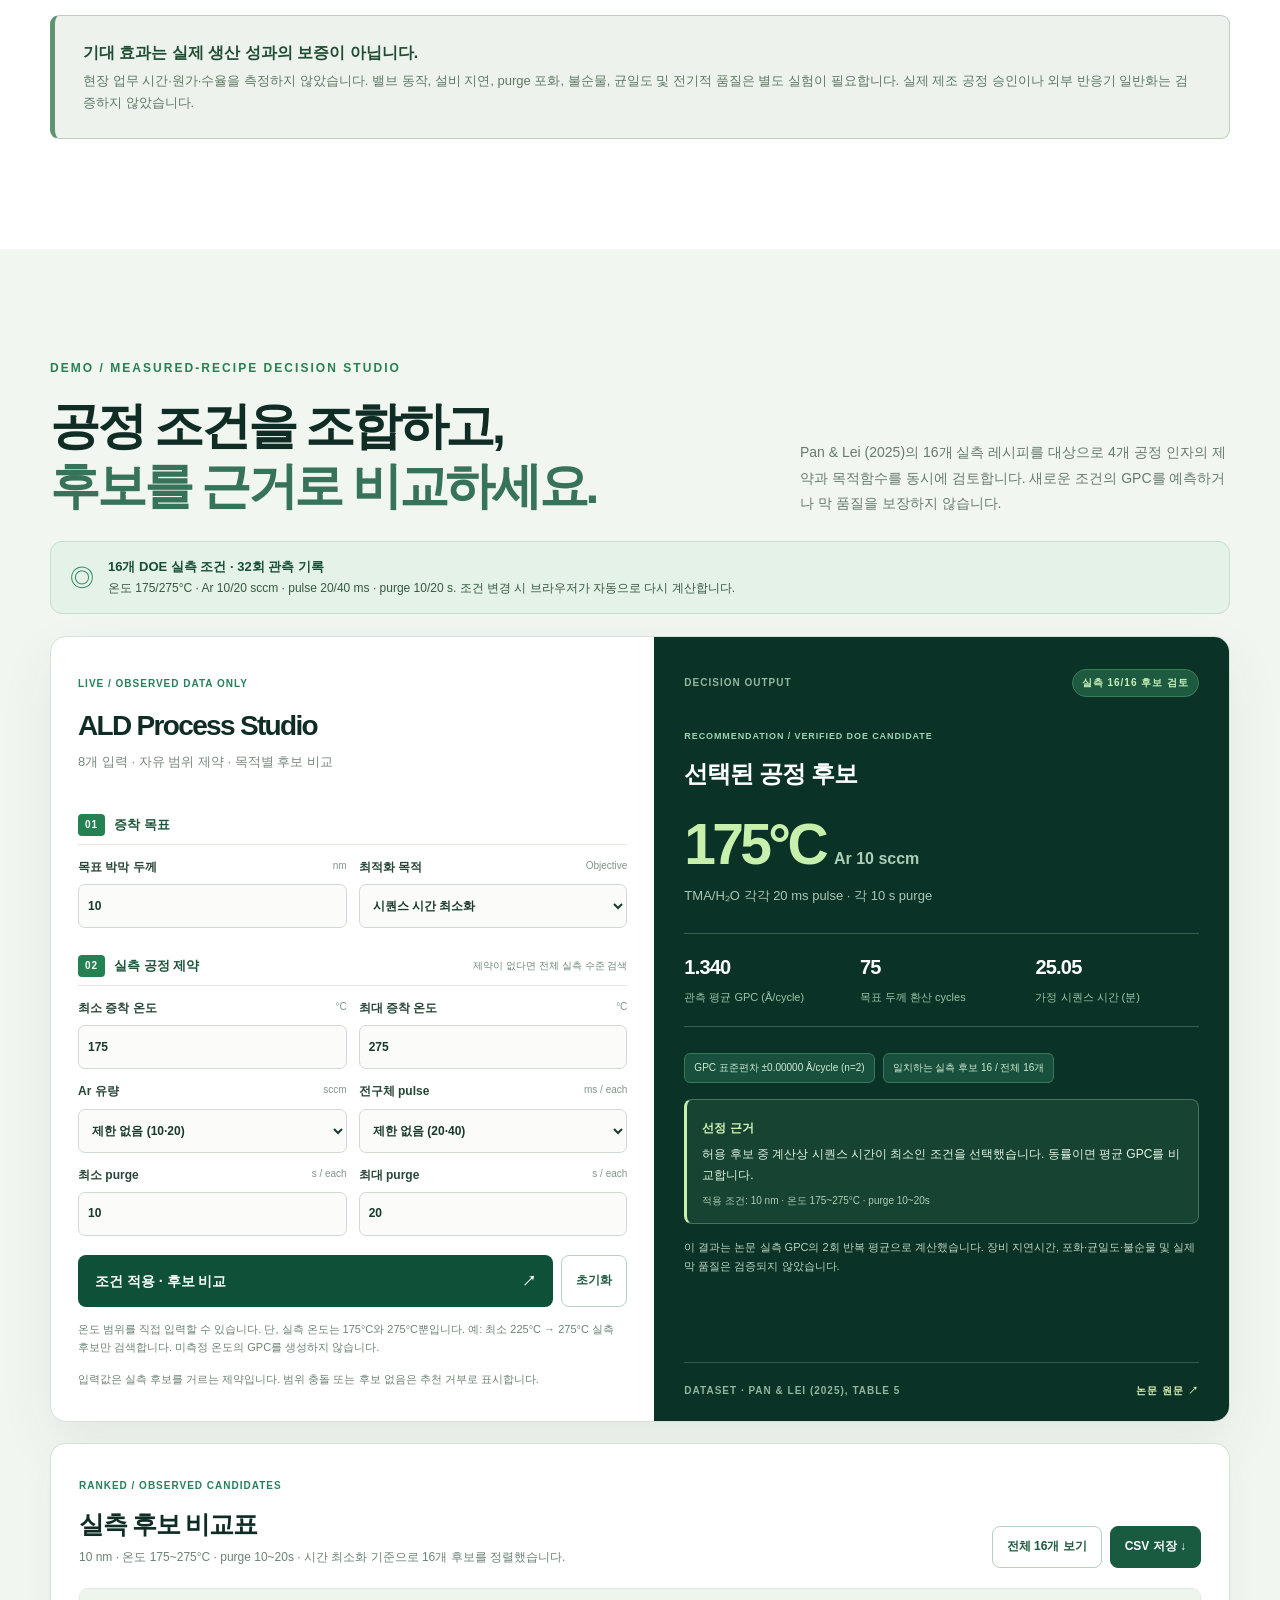
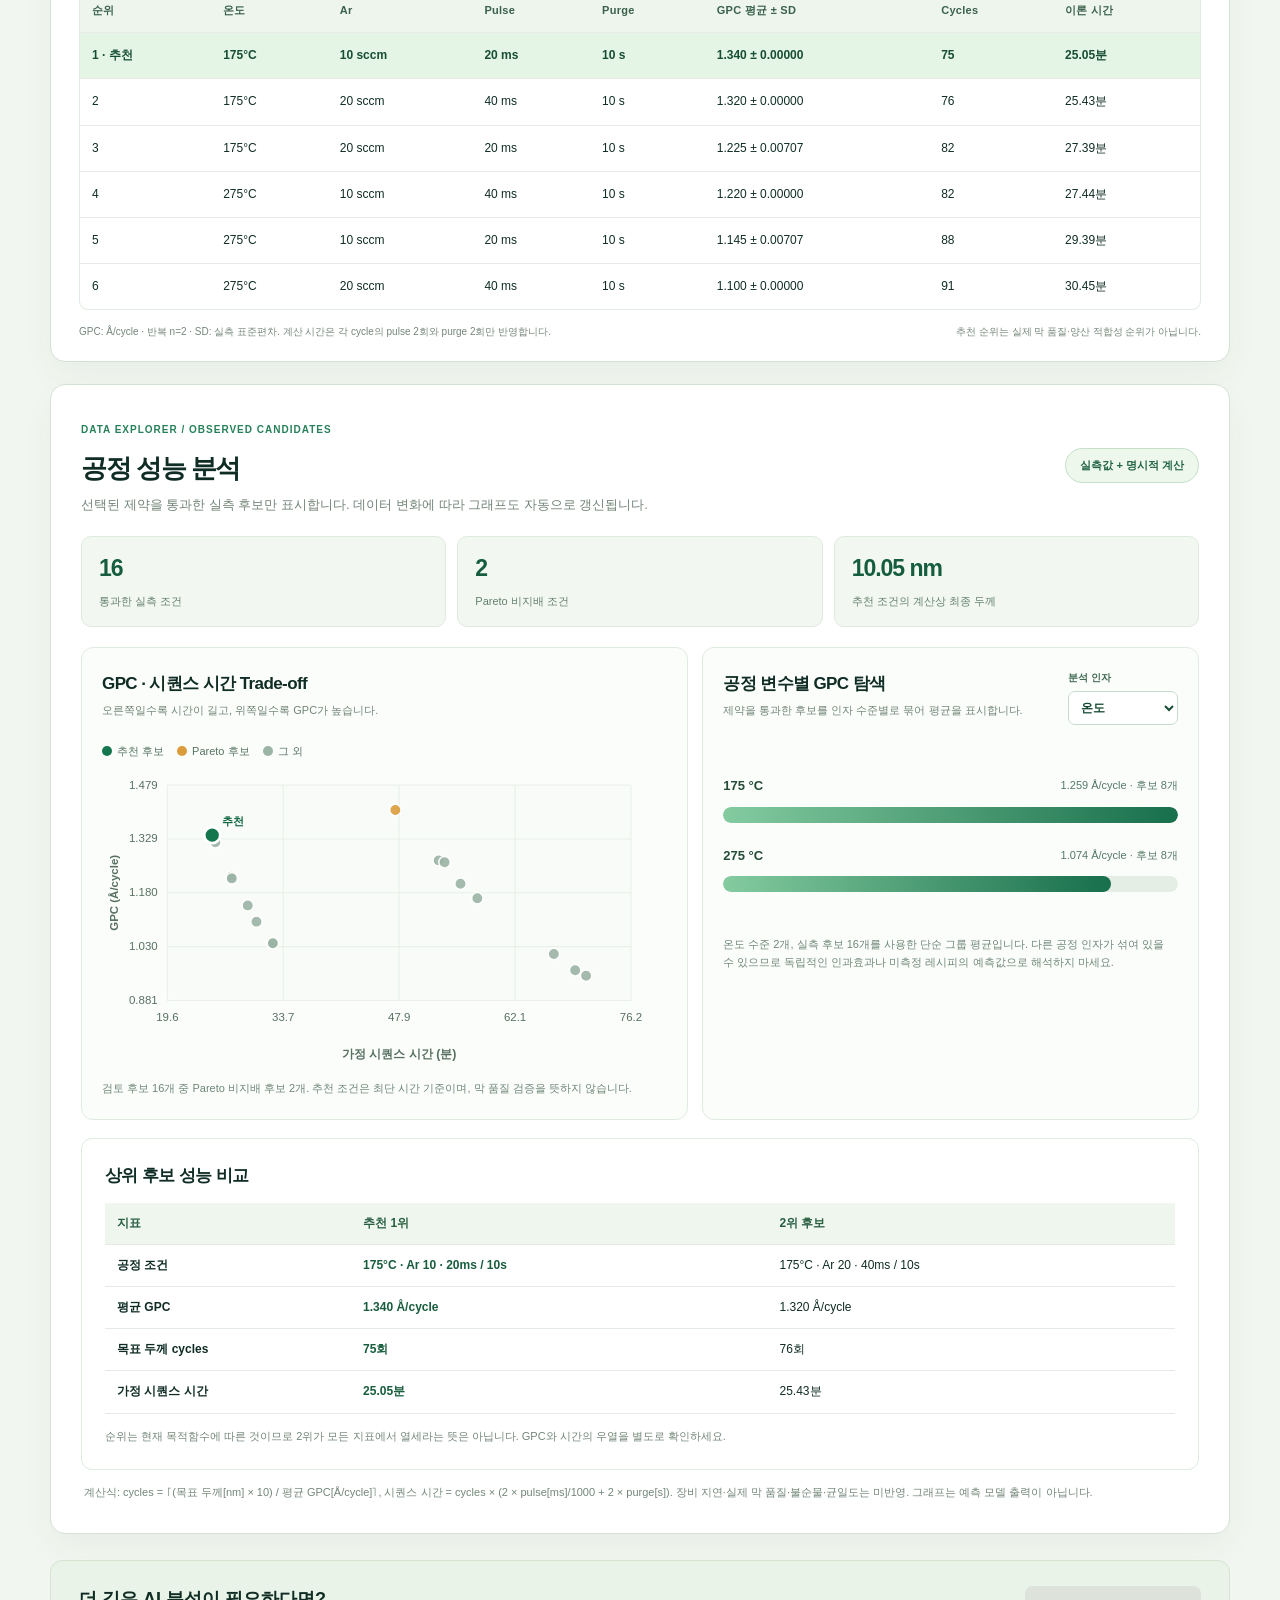
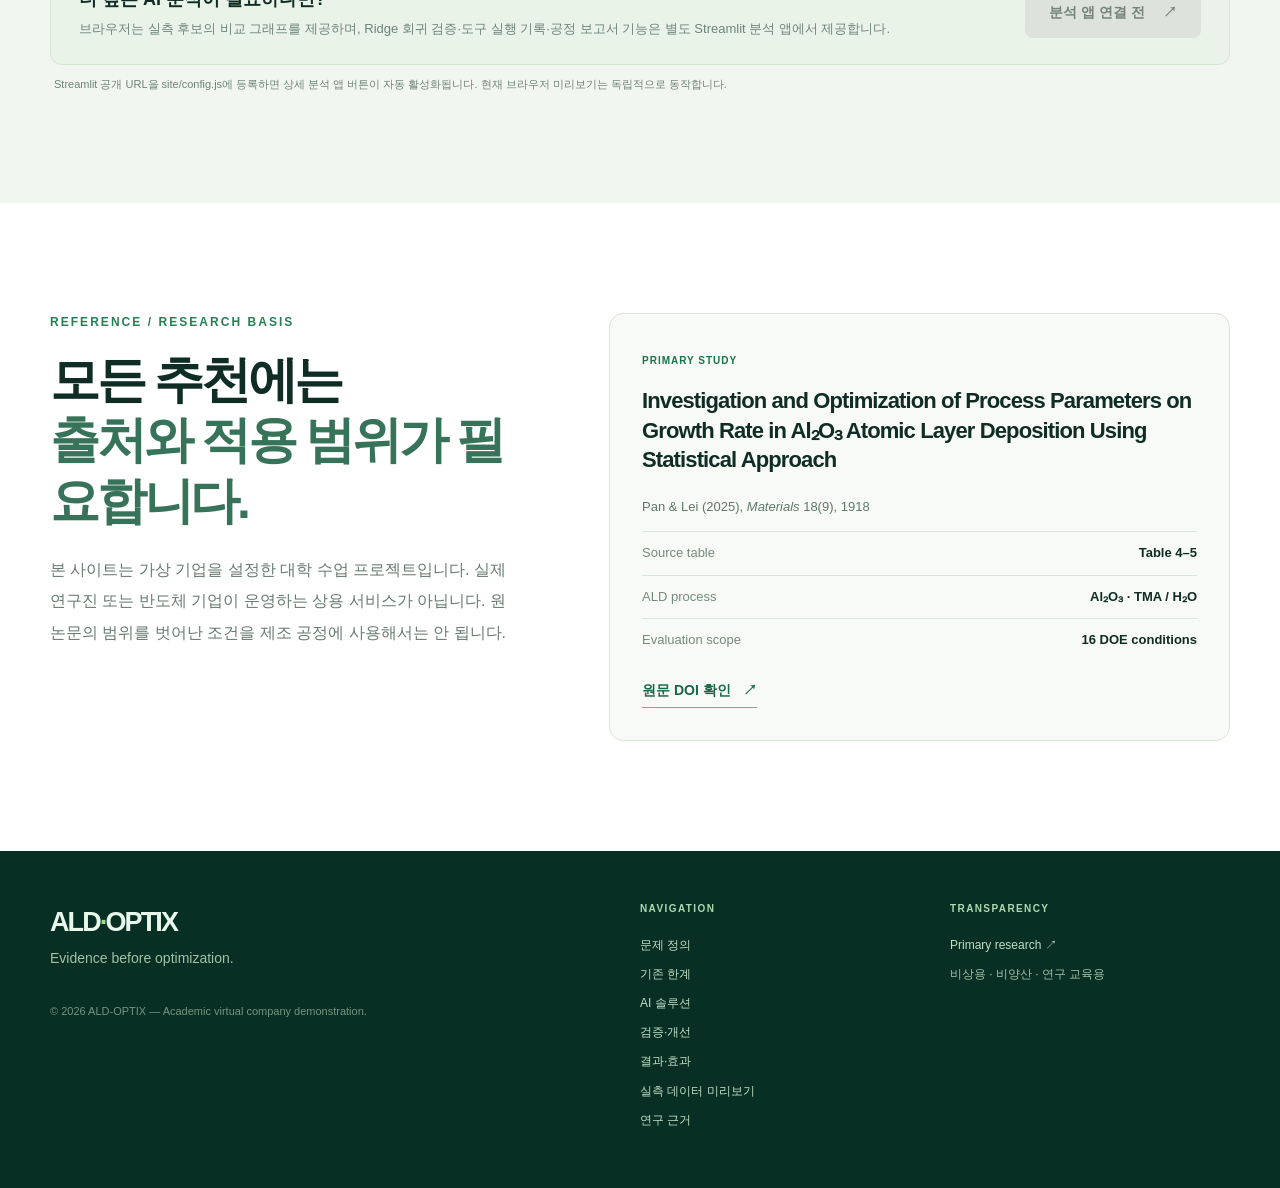
==== commit dcca33ab: "Add files via upload" ====
--- a/site/index.html
+++ b/site/index.html
@@ -120,7 +120,7 @@
         <div class="studio-context"><span class="studio-context-icon" aria-hidden="true">◎</span><p><strong>16개 DOE 실측 조건 · 32회 관측 기록</strong><br/>온도 175/275°C · Ar 10/20 sccm · pulse 20/40 ms · purge 10/20 s. 조건 변경 시 브라우저가 자동으로 다시 계산합니다.</p></div>
         <div class="lab-card">
           <div class="lab-control">
-            <div class="lab-control-title"><span class="small-tag">LIVE / OBSERVED DATA ONLY</span><h3>ALD Process Studio</h3><p>8개 입력 · 공정 제약 검증 · 목적별 후보 비교</p></div>
+            <div class="lab-control-title"><span class="small-tag">LIVE / OBSERVED DATA ONLY</span><h3>ALD Process Studio</h3><p>8개 입력 · 자유 범위 제약 · 목적별 후보 비교</p></div>
             <form id="recipe-form">
               <div class="studio-group-title"><span>01</span> 증착 목표</div>
               <div class="studio-input-grid">
@@ -129,15 +129,15 @@
               </div>
               <div class="studio-group-title"><span>02</span> 실측 공정 제약 <small>제약이 없다면 전체 실측 수준 검색</small></div>
               <div class="studio-input-grid">
-                <label>최소 증착 온도 <span>°C</span><select id="min-temp"><option value="175" selected>175°C (기본)</option><option value="200">200°C 이상</option><option value="275">275°C 이상</option></select></label>
-                <label>최대 증착 온도 <span>°C</span><select id="max-temp"><option value="275" selected>275°C (전체)</option><option value="200">200°C 이하</option><option value="175">175°C 이하</option><option value="150">150°C 이하 (후보 없음)</option></select></label>
+                <label for="min-temp">최소 증착 온도 <span>°C</span><input id="min-temp" type="number" min="0" max="1000" step="1" value="175" inputmode="numeric" required aria-describedby="studio-input-hint" /></label>
+                <label for="max-temp">최대 증착 온도 <span>°C</span><input id="max-temp" type="number" min="0" max="1000" step="1" value="275" inputmode="numeric" required aria-describedby="studio-input-hint" /></label>
                 <label>Ar 유량 <span>sccm</span><select id="flow-choice"><option value="any" selected>제한 없음 (10·20)</option><option value="10">10 sccm만</option><option value="20">20 sccm만</option></select></label>
                 <label>전구체 pulse <span>ms / each</span><select id="pulse-choice"><option value="any" selected>제한 없음 (20·40)</option><option value="20">20 ms만</option><option value="40">40 ms만</option></select></label>
-                <label>최소 purge <span>s / each</span><select id="min-purge"><option value="10" selected>10 s 이상</option><option value="20">20 s 이상</option></select></label>
-                <label>최대 purge <span>s / each</span><select id="max-purge"><option value="20" selected>20 s 이하</option><option value="10">10 s 이하</option></select></label>
+                <label for="min-purge">최소 purge <span>s / each</span><input id="min-purge" type="number" min="0" max="3600" step="0.1" value="10" required /></label>
+                <label for="max-purge">최대 purge <span>s / each</span><input id="max-purge" type="number" min="0" max="3600" step="0.1" value="20" required /></label>
               </div>
               <div class="studio-actions"><button type="submit" class="btn btn-dark">조건 적용 · 후보 비교 <span aria-hidden="true">↗</span></button><button id="reset-recipe" type="button" class="studio-reset">초기화</button></div>
-              <p class="studio-form-note">입력값은 실측 범위의 후보를 선별하는 제약입니다. 범위 충돌 또는 실측 후보 없음은 추천 거부로 표시합니다.</p>
+              <p id="studio-input-hint" class="studio-form-note">온도 범위를 직접 입력할 수 있습니다. 단, 실측 온도는 175°C와 275°C뿐입니다. 예: 최소 225°C → 275°C 실측 후보만 검색합니다. 미측정 온도의 GPC를 생성하지 않습니다.</p><p class="studio-form-note">입력값은 실측 후보를 거르는 제약입니다. 범위 충돌 또는 후보 없음은 추천 거부로 표시합니다.</p>
             </form>
           </div>
           <div class="lab-output"><div class="output-top"><span>DECISION OUTPUT</span><span id="model-status" class="ready-pill">관측 기반 계산</span></div>
@@ -148,9 +148,31 @@
         <section class="candidate-panel" id="candidate-panel" aria-labelledby="candidate-heading" hidden>
           <div class="candidate-heading"><div><span class="small-tag">RANKED / OBSERVED CANDIDATES</span><h3 id="candidate-heading">실측 후보 비교표</h3><p id="candidate-intro">제약을 만족하는 후보를 선택한 목적함수 순서로 비교합니다.</p></div><div class="candidate-controls"><button type="button" id="toggle-candidates" class="studio-reset">전체 후보 보기</button><button type="button" id="download-candidates" class="studio-export">CSV 저장 ↓</button></div></div>
           <div class="candidate-table-wrap"><table class="candidate-table"><thead><tr><th>순위</th><th>온도</th><th>Ar</th><th>Pulse</th><th>Purge</th><th>GPC 평균 ± SD</th><th>Cycles</th><th>이론 시간</th></tr></thead><tbody id="candidate-rows"></tbody></table></div>
-          <div class="studio-table-footnote"><span>GPC 단위: Å/cycle, 반복 n=2, SD는 실측 표준편차. 시간은 두 번의 pulse와 두 번의 purge만 포함합니다.</span><span>순위는 막 품질·실제 생산 적합성 순위가 아닙니다.</span></div>
+          <div class="studio-table-footnote"><span>GPC: Å/cycle · 반복 n=2 · SD: 실측 표준편차. 계산 시간은 각 cycle의 pulse 2회와 purge 2회만 반영합니다.</span><span>추천 순위는 실제 막 품질·양산 적합성 순위가 아닙니다.</span></div>
         </section>
-        <div class="app-cta"><div><strong>더 깊은 AI 분석이 필요하다면?</strong><p>공정변수별 분석, GPC 회귀 모델 검증, 도구 실행 기록과 공정 보고서 다운로드는 상세 Streamlit 서비스에서 제공합니다.</p></div><a class="btn btn-accent" id="launch-app" href="#lab" aria-disabled="true">분석 앱 연결 전 <span aria-hidden="true">↗</span></a></div>
+        <section class="analysis-panel" id="analysis-panel" aria-labelledby="analysis-heading" hidden>
+          <div class="analysis-heading">
+            <div><span class="small-tag">DATA EXPLORER / OBSERVED CANDIDATES</span><h3 id="analysis-heading">공정 성능 분석</h3><p>선택된 제약을 통과한 실측 후보만 표시합니다. 데이터 변화에 따라 그래프도 자동으로 갱신됩니다.</p></div>
+            <span class="analysis-verified">실측값 + 명시적 계산</span>
+          </div>
+          <div class="analysis-quickstats" id="analysis-quickstats" aria-live="polite"></div>
+          <div class="analysis-grid">
+            <figure class="analysis-chart-card">
+              <div class="analysis-chart-header"><div><h4>GPC · 시퀀스 시간 Trade-off</h4><p>오른쪽일수록 시간이 길고, 위쪽일수록 GPC가 높습니다.</p></div></div>
+              <div class="chart-legend"><span><i class="legend-recommended"></i>추천 후보</span><span><i class="legend-frontier"></i>Pareto 후보</span><span><i class="legend-other"></i>그 외</span></div>
+              <div class="chart-viewport"><svg id="tradeoff-chart" viewBox="0 0 640 345" preserveAspectRatio="xMidYMid meet" role="img" aria-label="시퀀스 시간과 관측 GPC 산점도"></svg></div>
+              <figcaption id="tradeoff-summary">두 지표를 동시에 고려할 때 다른 후보에 의해 지배되지 않는 조건을 Pareto 후보로 표시합니다.</figcaption>
+            </figure>
+            <figure class="analysis-chart-card">
+              <div class="analysis-chart-header"><div><h4>공정 변수별 GPC 탐색</h4><p>제약을 통과한 후보를 인자 수준별로 묶어 평균을 표시합니다.</p></div><label class="factor-picker" for="factor-select">분석 인자<select id="factor-select" aria-label="GPC를 비교할 공정 변수"><option value="temperature_C">온도</option><option value="flow_sccm">Ar 유량</option><option value="pulse_ms">Pulse</option><option value="purge_s">Purge</option></select></label></div>
+              <div id="factor-chart" class="factor-chart"></div>
+              <figcaption id="factor-summary">수준별 값은 각각의 실측 후보 GPC 평균을 다시 산술평균한 탐색용 요약입니다. 다른 조건을 통제한 인과효과가 아닙니다.</figcaption>
+            </figure>
+          </div>
+          <div class="analysis-comparison" id="analysis-comparison" aria-live="polite"></div>
+          <p class="analysis-footnote">계산식: cycles = ⌈(목표 두께[nm] × 10) / 평균 GPC[Å/cycle]⌉, 시퀀스 시간 = cycles × (2 × pulse[ms]/1000 + 2 × purge[s]). 장비 지연·실제 막 품질·불순물·균일도는 미반영. 그래프는 예측 모델 출력이 아닙니다.</p>
+        </section>
+        <div class="app-cta"><div><strong>더 깊은 AI 분석이 필요하다면?</strong><p>브라우저는 실측 후보의 비교 그래프를 제공하며, Ridge 회귀 검증·도구 실행 기록·공정 보고서 기능은 별도 Streamlit 분석 앱에서 제공합니다.</p></div><a class="btn btn-accent" id="launch-app" href="#lab" aria-disabled="true">분석 앱 연결 전 <span aria-hidden="true">↗</span></a></div>
         <p class="app-connection-hint" id="app-hint">분석 앱의 공개 URL은 Streamlit 배포 후 연결됩니다. 현재 페이지의 계산은 독립적으로 동작합니다.</p>
       </div>
     </section>
--- a/site/styles.css
+++ b/site/styles.css
@@ -97,3 +97,48 @@
 @media(max-width:1000px){.lab-card{grid-template-columns:1fr}.lab-output{min-height:0}.output-body{padding-bottom:15px}.candidate-heading{align-items:start;flex-direction:column}.studio-table-footnote{flex-direction:column;gap:5px}}
 @media(max-width:530px){.lab-control,.lab-output{padding:23px 17px}.studio-input-grid{gap:10px 7px}.studio-input-grid label{font-size:11px}.studio-input-grid label span{font-size:9px}.studio-input-grid select,.studio-input-grid input{font-size:11px;padding:0 7px}.studio-actions .btn{padding:0 11px;font-size:12px}.studio-context{padding:12px 13px;align-items:start}.candidate-panel{padding:21px 13px}.candidate-heading h3{font-size:22px}.candidate-controls{width:100%}.candidate-controls button{flex:1;padding:9px 10px}.output-metrics{gap:6px}.output-metrics strong{font-size:18px}}
 @media(max-width:360px){.studio-input-grid{grid-template-columns:1fr}.lab-control{padding:22px 16px}}
+
+/* V2: measured-data explorer (no remote charting libraries). */
+.analysis-panel{margin-top:22px;padding:30px;background:#fff;border:1px solid #d3e2d5;border-radius:15px;box-shadow:0 15px 32px #12452c0b}
+.analysis-panel[hidden]{display:none!important}
+.analysis-heading{display:flex;align-items:center;justify-content:space-between;gap:16px;margin-bottom:19px}
+.analysis-heading h3{font-size:26px;letter-spacing:-.055em;margin:8px 0 4px}
+.analysis-heading p{font-size:13px;color:#728477;margin:0;line-height:1.7}
+.analysis-verified{border:1px solid #c6dfc9;background:#eef7ec;border-radius:999px;color:#216443;padding:8px 14px;font-weight:800;font-size:11px;white-space:nowrap}
+.analysis-quickstats{display:grid;grid-template-columns:repeat(3,minmax(0,1fr));gap:11px;margin:20px 0}
+.analysis-stat{background:#f2f8f1;border:1px solid #deebdc;border-radius:10px;padding:13px 17px}
+.analysis-stat strong{display:block;font-size:23px;color:#155d3e;letter-spacing:-.045em;font-variant-numeric:tabular-nums}
+.analysis-stat span{font-size:11px;color:#65806e;line-height:1.55}
+.analysis-grid{display:grid;grid-template-columns:1.1fr .9fr;gap:14px}
+.analysis-chart-card{margin:0;min-width:0;background:#fbfdfb;border:1px solid #e0ebe0;border-radius:12px;padding:22px 20px}
+.analysis-chart-header{display:flex;align-items:start;justify-content:space-between;gap:10px;min-height:59px}
+.analysis-chart-header h4,.analysis-comparison h4{font-size:17px;margin:0 0 5px;letter-spacing:-.035em}
+.analysis-chart-header p{font-size:11px;color:#718477;line-height:1.6;margin:0}
+.chart-legend{display:flex;gap:13px;flex-wrap:wrap;margin:14px 0 3px}
+.chart-legend span{display:flex;align-items:center;gap:5px;font-size:11px;color:#577363}
+.chart-legend i{width:10px;height:10px;border-radius:50%;display:inline-block}
+.legend-recommended{background:#14764d}.legend-frontier{background:#db9c3b}.legend-other{background:#9cb4a6}
+.chart-viewport{width:100%;min-width:0;margin-top:2px}
+.chart-viewport svg{width:100%;height:auto;display:block;overflow:visible}
+.chart-viewport svg text{font-family:inherit}
+.analysis-chart-card figcaption{font-size:11px;line-height:1.7;color:#6f8678;margin-top:11px}
+.factor-picker{font-size:10px;color:#416a52;white-space:nowrap;font-weight:750}
+.factor-picker select{display:block;width:110px;min-height:34px;margin-top:5px;border-radius:7px;border:1px solid #c8dbcc;background:#fff;color:#184b33;padding:0 8px;font-size:12px}
+.factor-chart{display:flex;flex-direction:column;gap:23px;min-height:195px;justify-content:center;padding:16px 0 0}
+.factor-bar-meta{display:flex;align-items:center;justify-content:space-between;gap:12px;margin-bottom:10px}
+.factor-bar-meta strong{font-size:13px;color:#244c38}
+.factor-bar-meta span{font-size:11px;color:#557968;text-align:right;font-variant-numeric:tabular-nums}
+.factor-track{background:#e5eee5;height:16px;border-radius:999px;overflow:hidden}
+.factor-fill{height:100%;border-radius:999px;background:linear-gradient(90deg,#84cba0,#176f4b);min-width:2px}
+.analysis-comparison{margin-top:18px;padding:23px;border:1px solid #deebdf;border-radius:11px}
+.analysis-comparison h4{margin-bottom:13px}
+.analysis-compare-wrap{overflow:auto}
+.analysis-compare-table{width:100%;border-collapse:collapse;min-width:570px;text-align:left;font-size:12px}
+.analysis-compare-table th,.analysis-compare-table td{padding:11px 12px;border-bottom:1px solid #e4ebe5;vertical-align:top}
+.analysis-compare-table thead{background:#eef6ee;color:#285e40}
+.analysis-compare-table th:first-child{white-space:nowrap;width:23%}
+.analysis-compare-table td:nth-child(2){font-weight:800;color:#185d3d}
+.analysis-compare-note,.analysis-footnote{font-size:11px;color:#728678;line-height:1.8;margin:13px 0 0}
+.analysis-footnote{padding:0 3px}
+@media(max-width:1050px){.analysis-grid{grid-template-columns:1fr}}
+@media(max-width:620px){.analysis-panel{padding:20px 14px}.analysis-heading{align-items:start;flex-direction:column}.analysis-heading h3{font-size:23px}.analysis-quickstats{grid-template-columns:1fr 1fr}.analysis-quickstats .analysis-stat:last-child{grid-column:1/-1}.analysis-chart-card{padding:17px 12px}.analysis-chart-header{flex-direction:column}.analysis-chart-header .factor-picker{display:flex;align-items:center;gap:9px}.factor-picker select{margin-top:0}.analysis-comparison{padding:16px 12px}}
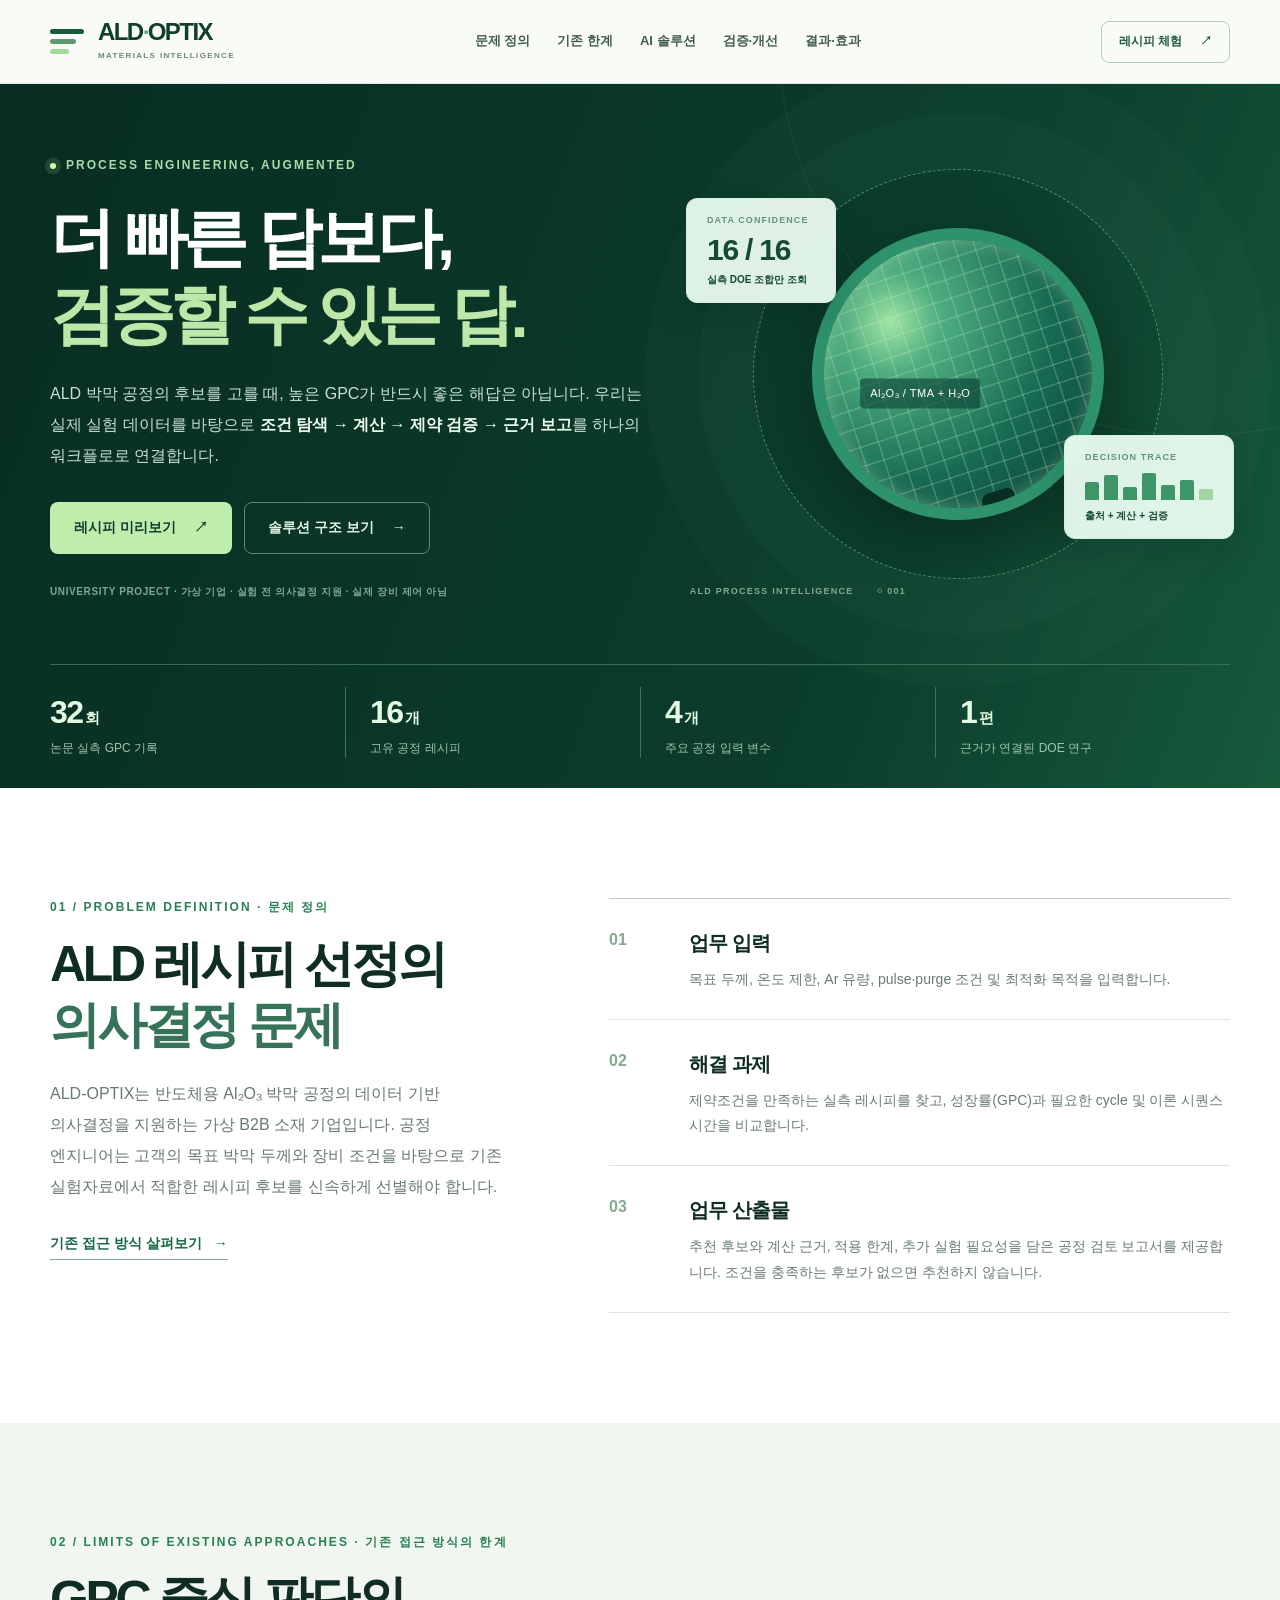
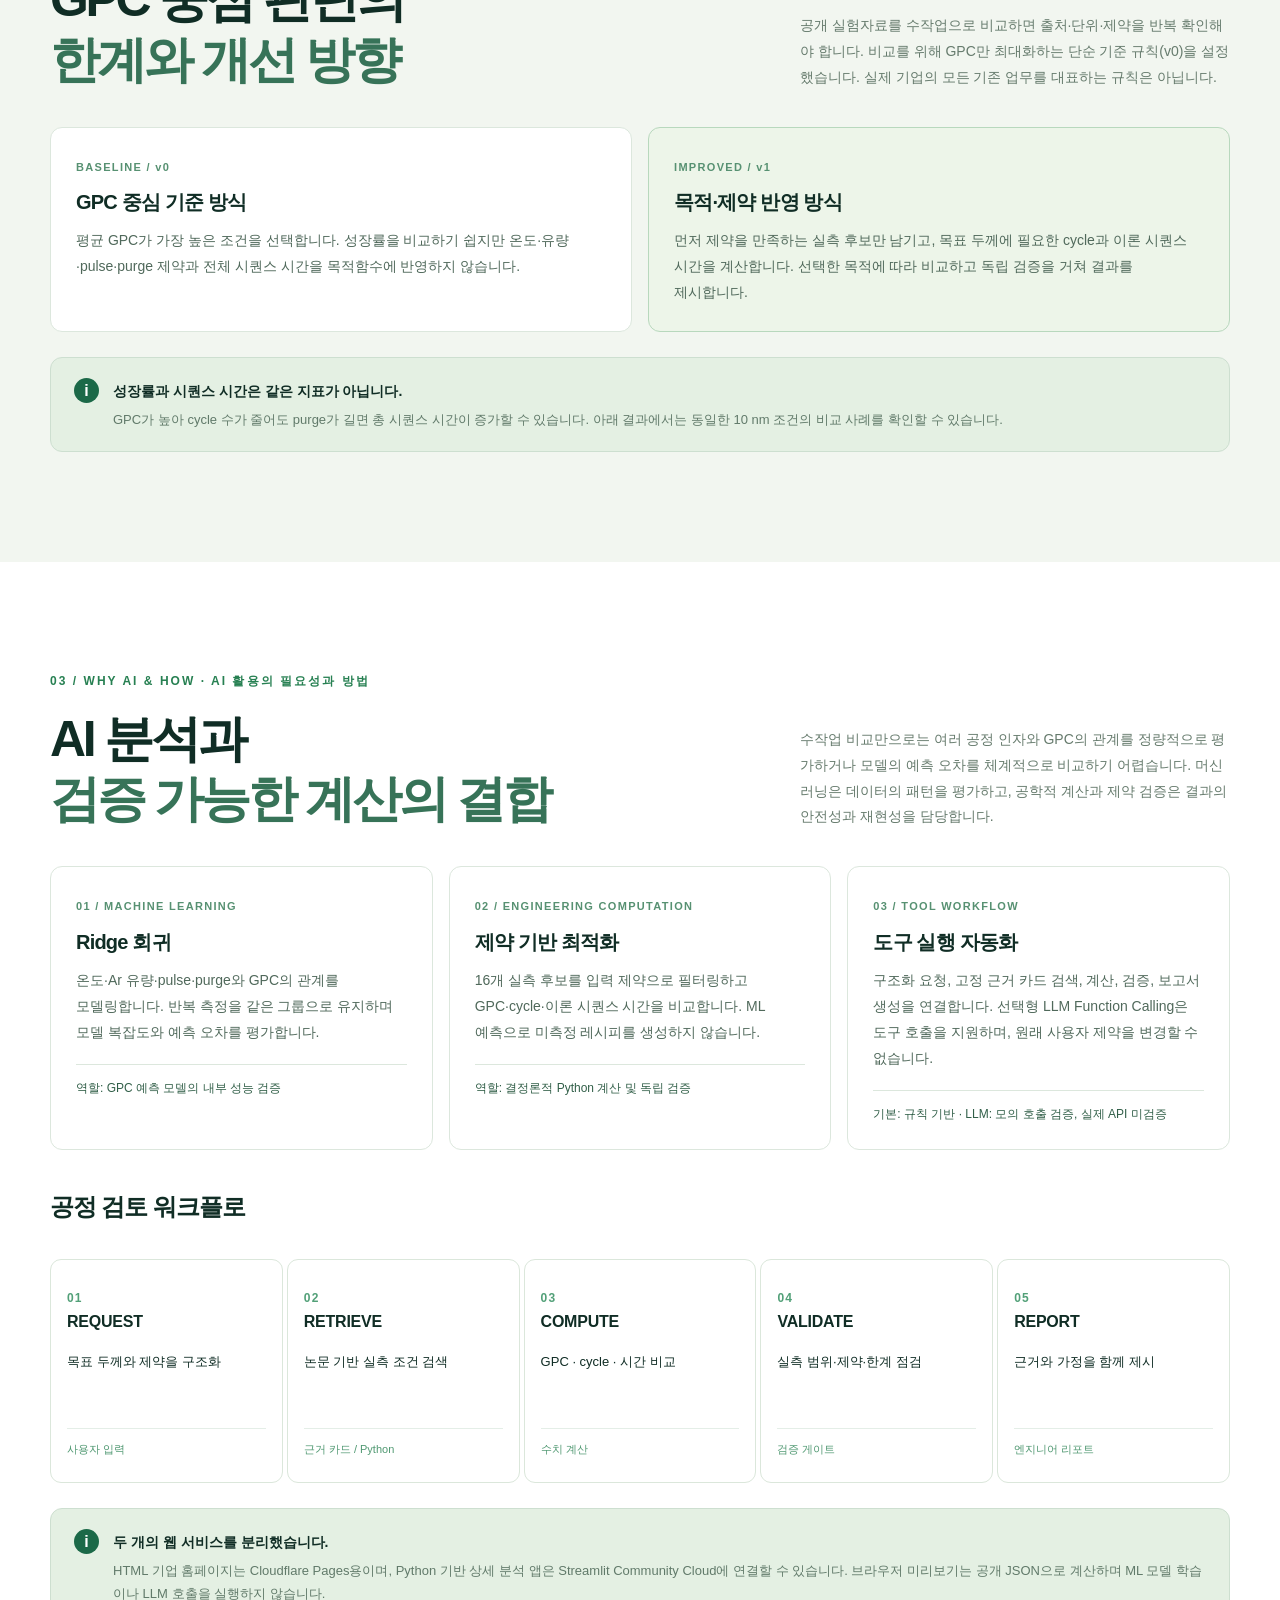
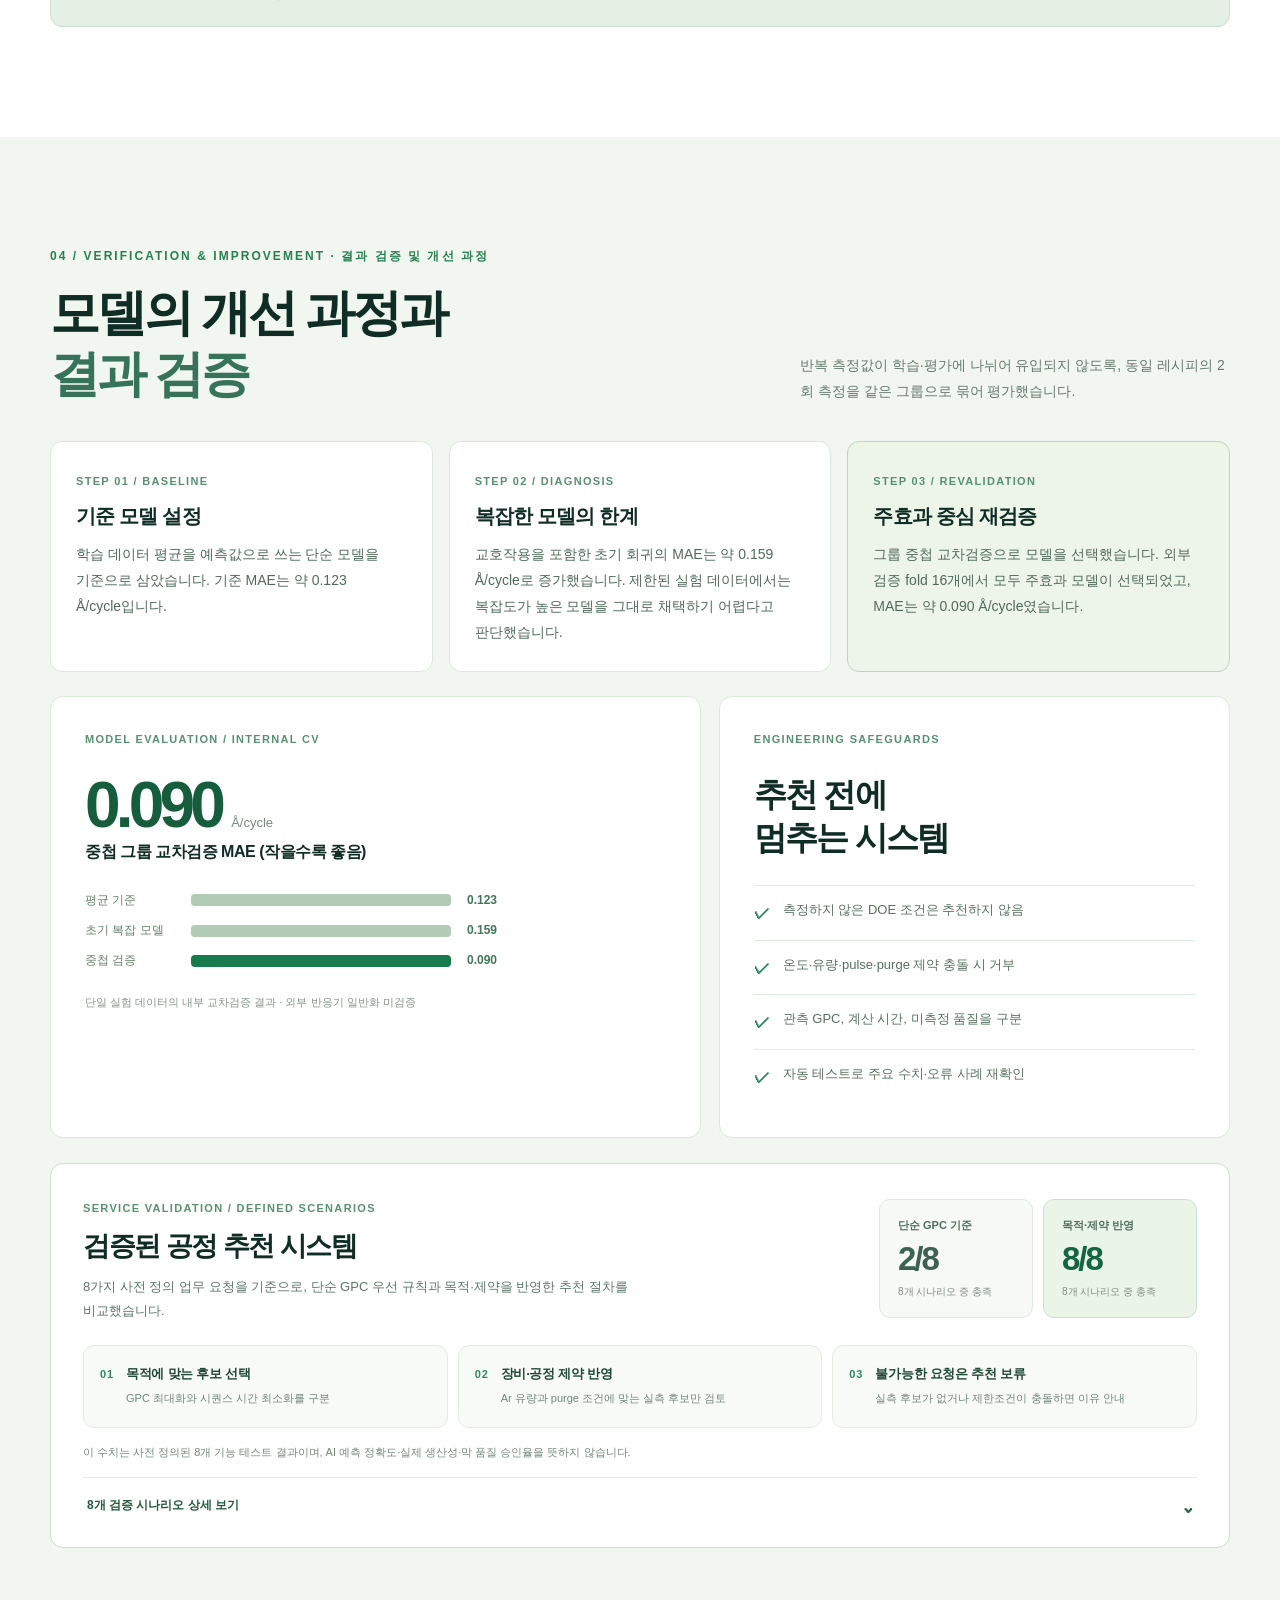
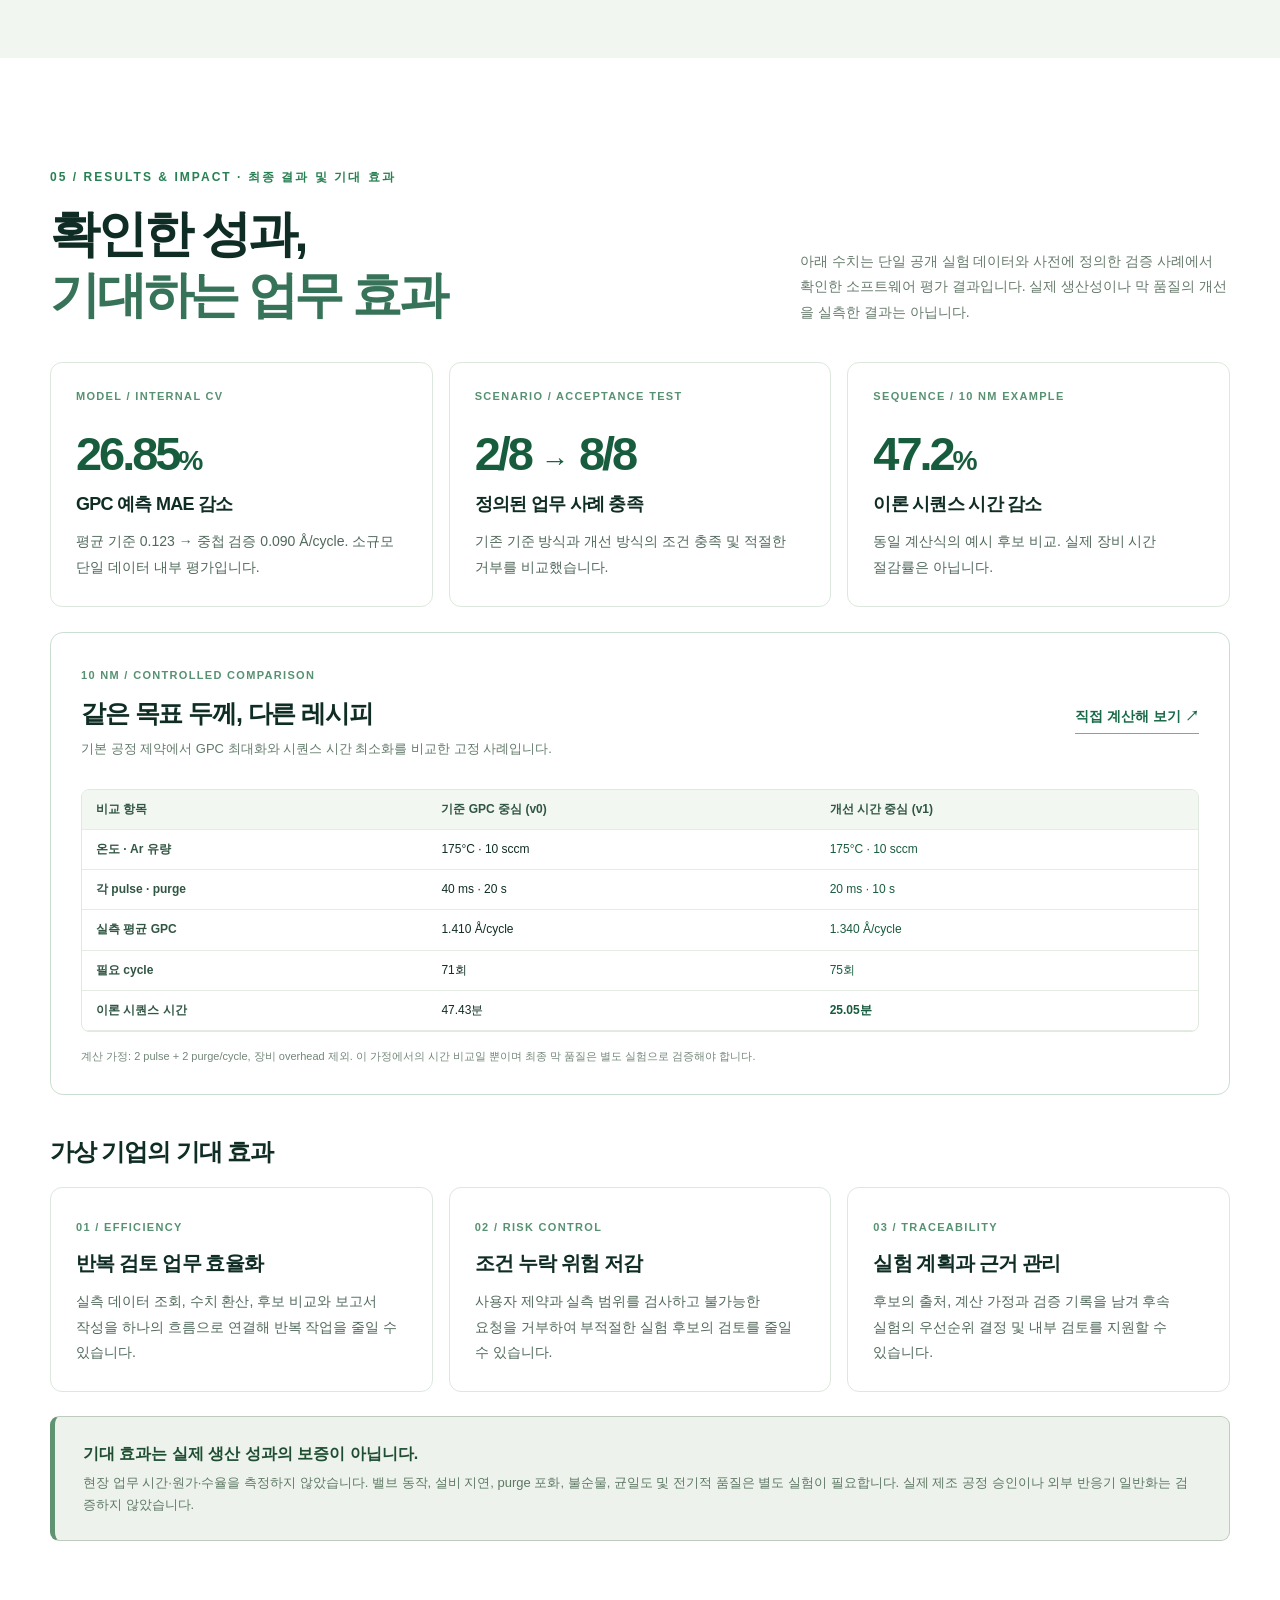
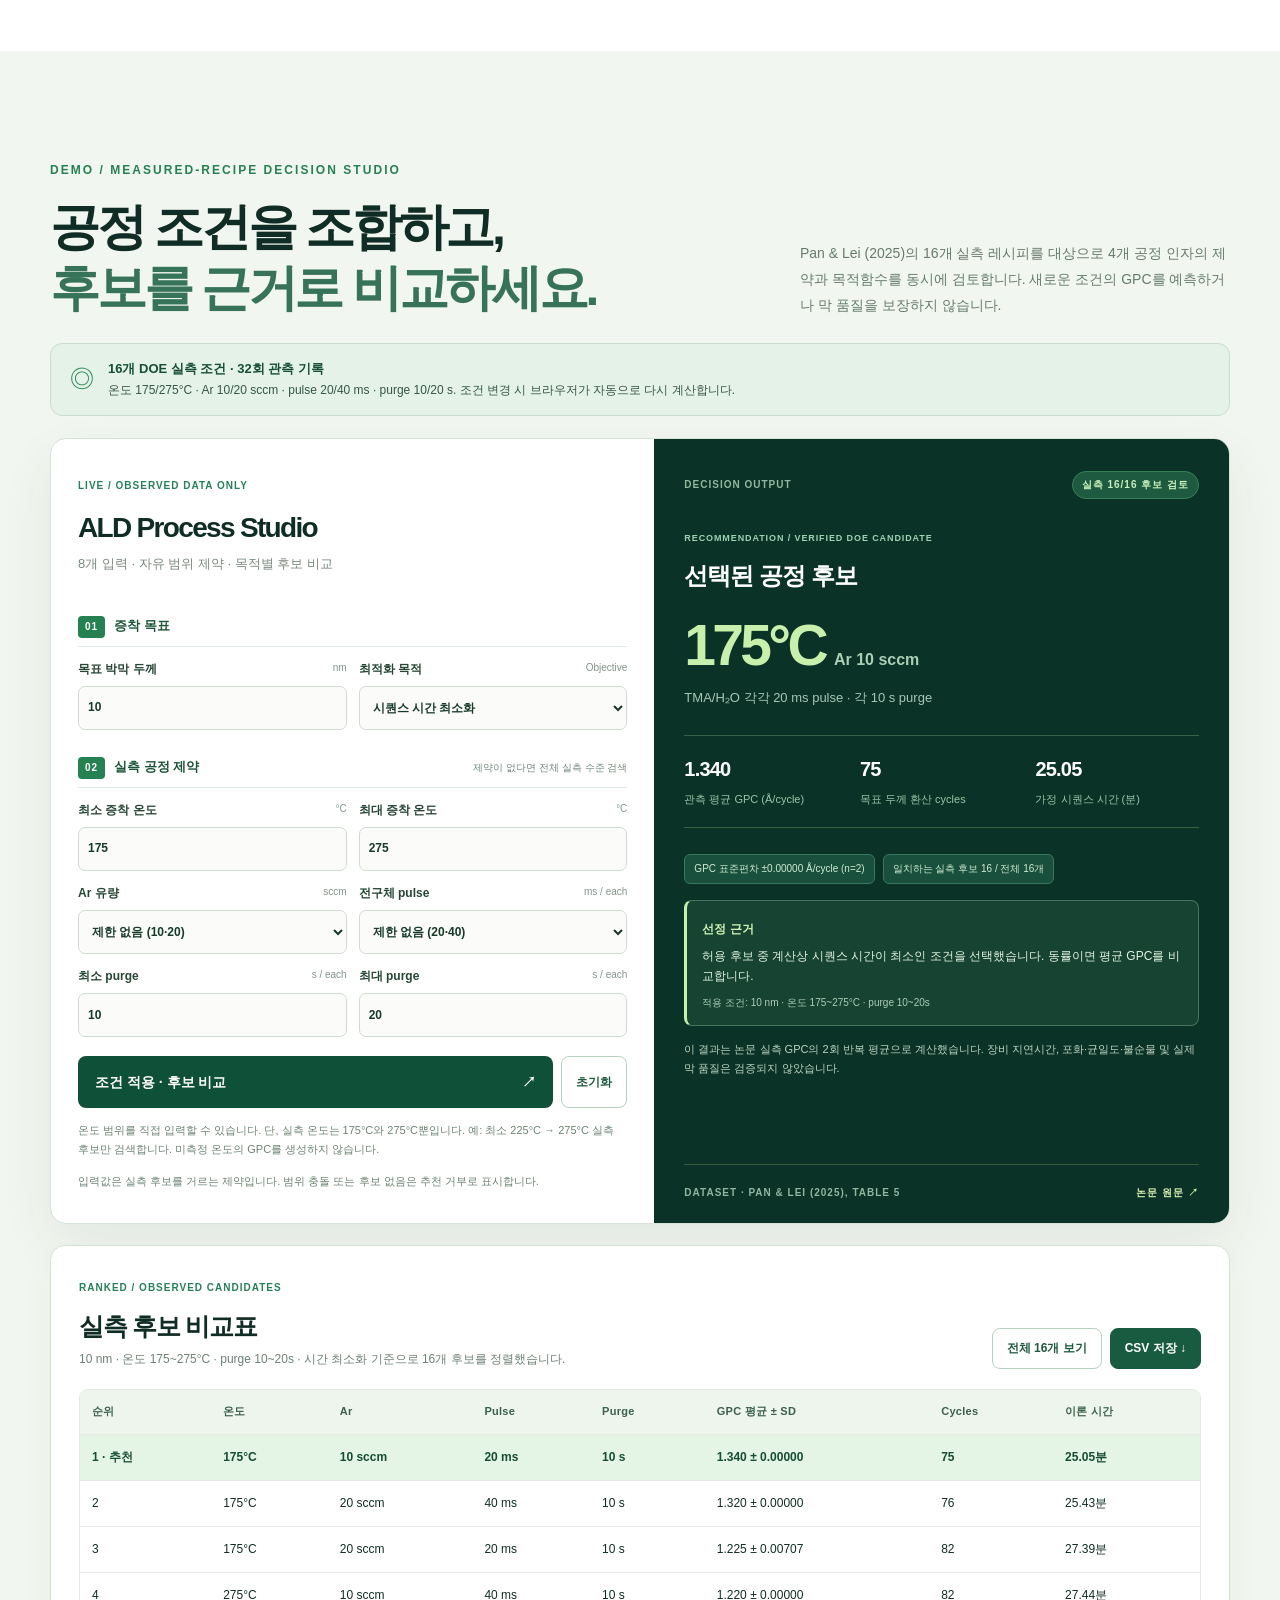
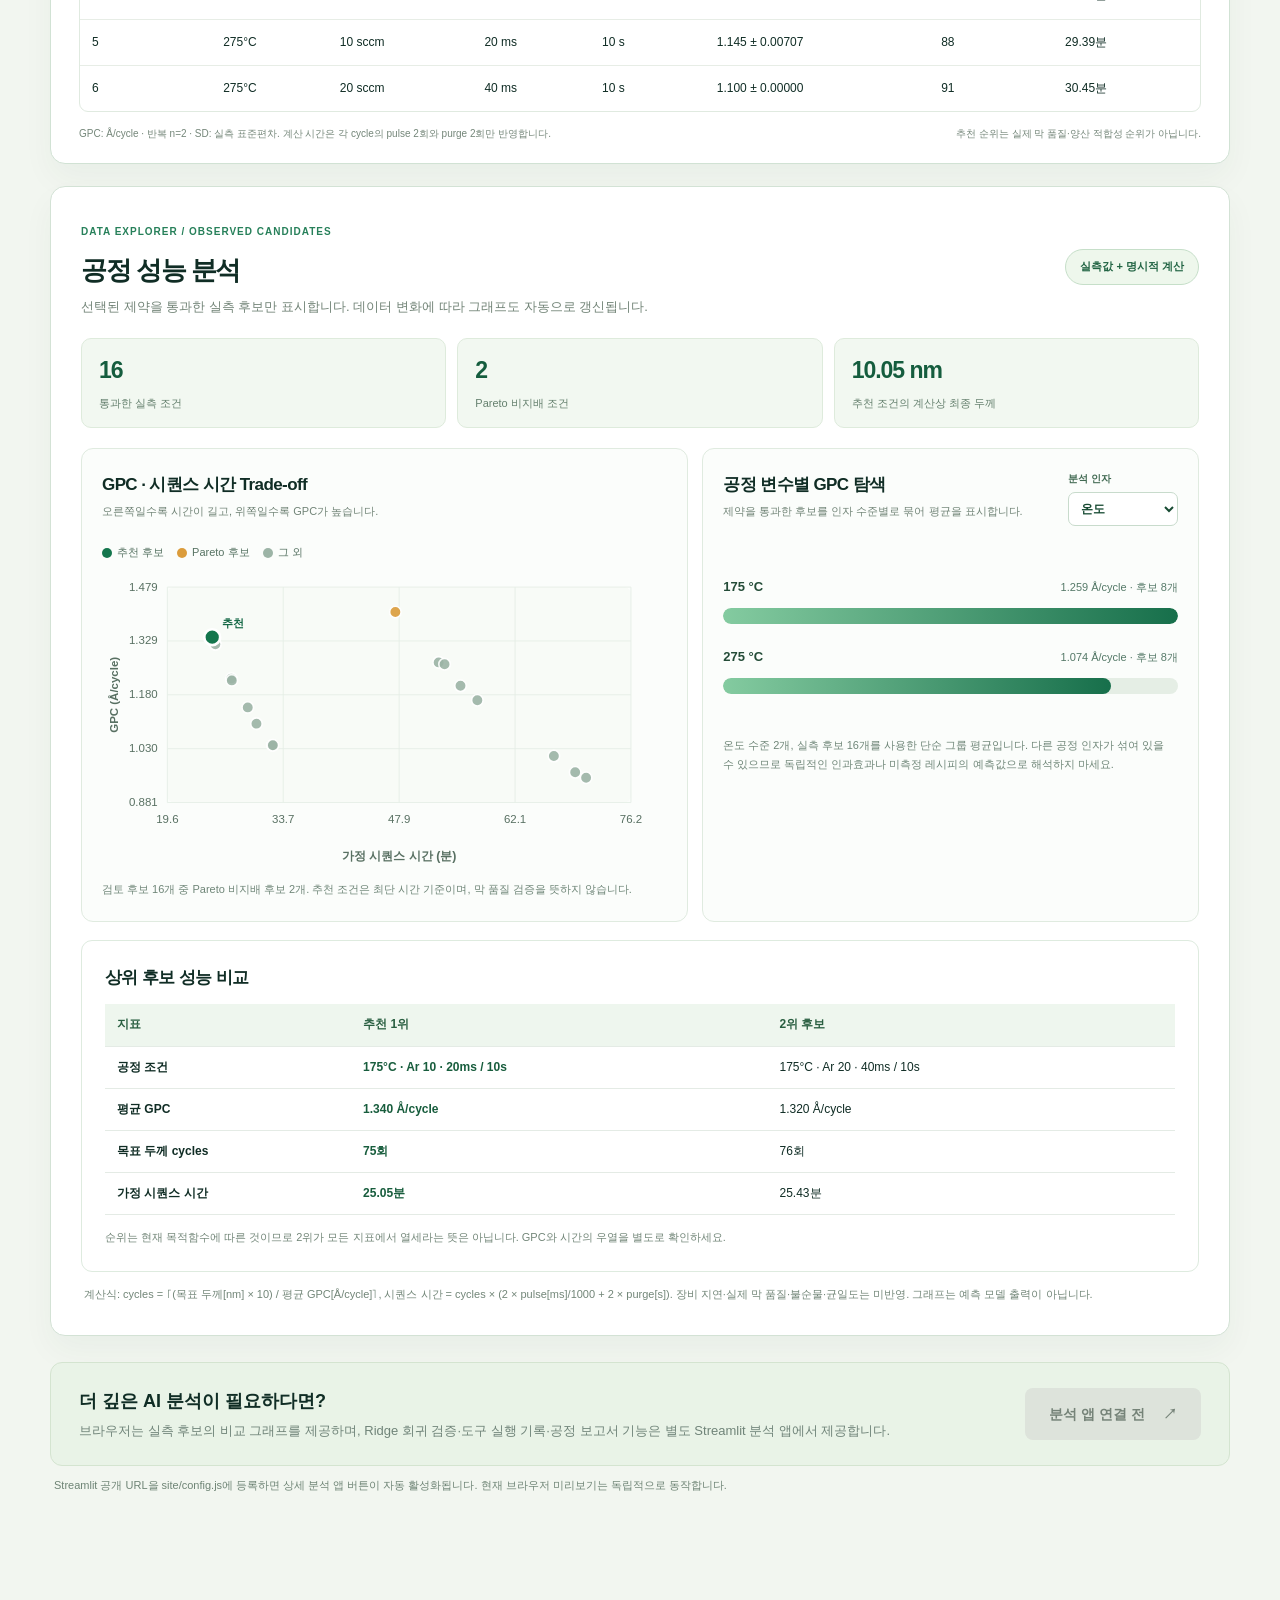
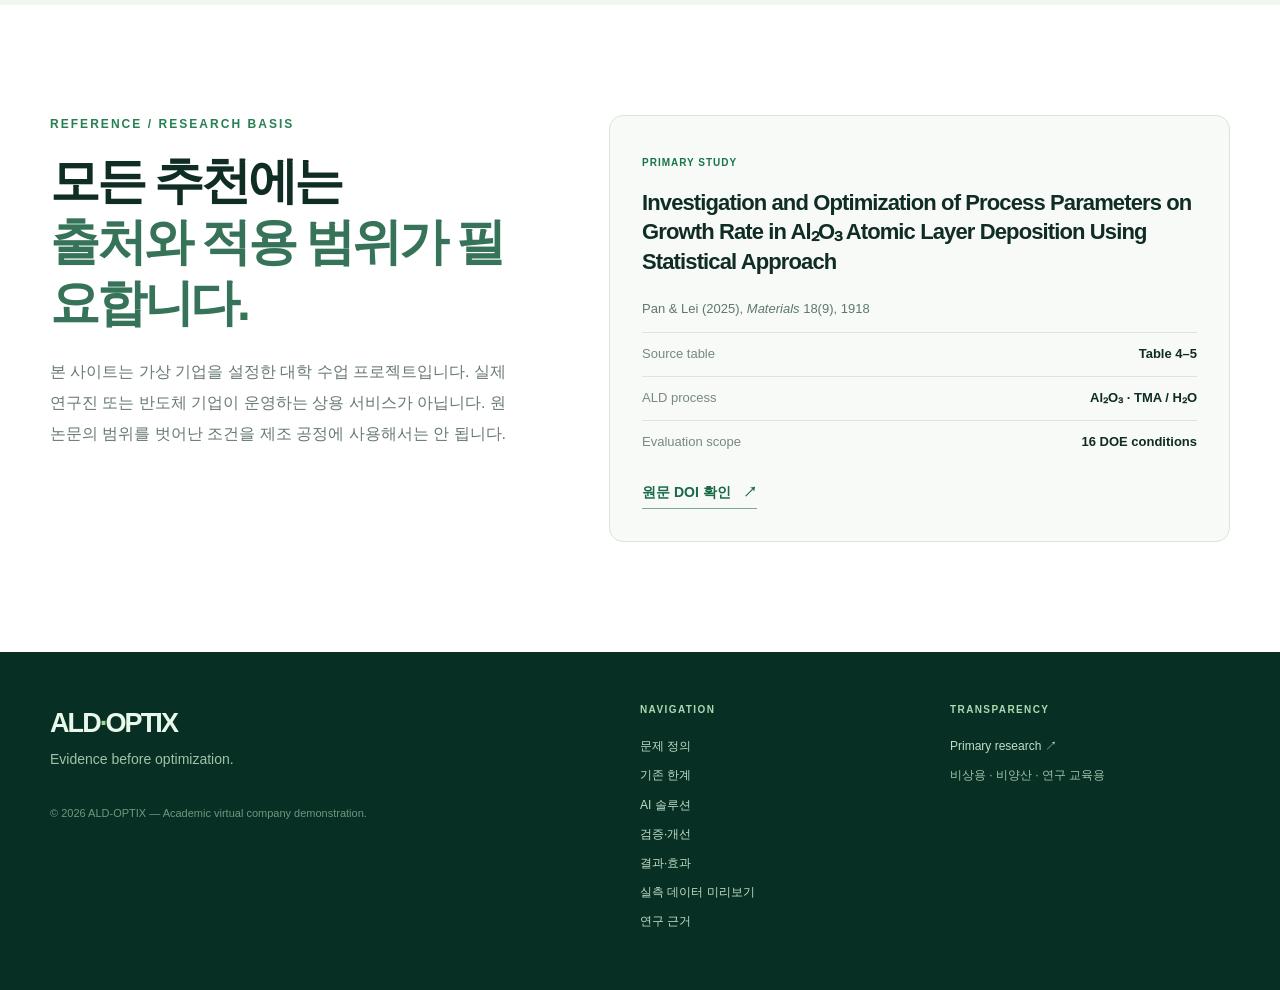
==== commit 95c6223a: "Add files via upload" ====
--- a/site/index.html
+++ b/site/index.html
@@ -83,10 +83,45 @@
       </div>
       <div class="proof-grid"><article class="proof-feature"><div class="proof-label">MODEL EVALUATION / INTERNAL CV</div><div class="proof-metric"><strong id="nested-mae">0.090</strong><span>Å/cycle</span></div><p>중첩 그룹 교차검증 MAE (작을수록 좋음)</p><div class="mini-chart" role="img" aria-label="기준 평균 모델 약 0.123, 초기 복잡 모델 약 0.159, 개선 중첩 모델 약 0.090 앙스트롬 매 사이클 오차"><div><span>평균 기준</span><i style="--w:77%"></i><b id="baseline-mae">0.123</b></div><div><span>초기 복잡 모델</span><i style="--w:100%"></i><b id="complex-mae">0.159</b></div><div><span>중첩 검증</span><i class="highlight" style="--w:56%"></i><b id="nested-mae-mini">0.090</b></div></div><small>단일 실험 데이터의 내부 교차검증 결과 · 외부 반응기 일반화 미검증</small></article>
         <article class="proof-list"><div class="proof-label">ENGINEERING SAFEGUARDS</div><h3>추천 전에<br/>멈추는 시스템</h3><div><span class="tick">✓</span><p>측정하지 않은 DOE 조건은 추천하지 않음</p></div><div><span class="tick">✓</span><p>온도·유량·pulse·purge 제약 충돌 시 거부</p></div><div><span class="tick">✓</span><p>관측 GPC, 계산 시간, 미측정 품질을 구분</p></div><div><span class="tick">✓</span><p>자동 테스트로 주요 수치·오류 사례 재확인</p></div></article></div>
-      <div class="casebook-box" aria-labelledby="casebook-heading">
-        <div class="casebook-heading"><div><span class="proof-label">SCENARIO BENCHMARK / FIXED ACCEPTANCE CASES</span><h3 id="casebook-heading">8개 업무 요청 비교</h3><p>같은 요구사항에서 기존 GPC 중심 규칙과 개선한 조건 검증 절차를 비교합니다. 산업 현장 성공률이 아닌 기능 점검 결과입니다.</p></div><div class="casebook-scores"><div><strong id="case-v0-count">—</strong><span>기준 방식 통과</span></div><div><strong id="case-v1-count">—</strong><span>개선 방식 통과</span></div></div></div>
-        <div class="casebook-table-wrap"><table class="casebook-table"><thead><tr><th>업무 요청</th><th>v0</th><th>v1</th><th>개선 내용</th></tr></thead><tbody id="casebook-body"><tr><td colspan="4">검증 결과를 불러오는 중입니다.</td></tr></tbody></table></div>
-        <p class="casebook-footnote">판정 기준: 유효한 실측조건에서 요청 목적을 충족하거나, 불가능한 요청에는 이유를 제시하고 추천하지 않는 것. 막 품질 승인이 아닙니다.</p>
+      <div class="casebook-box casebook-summary" aria-labelledby="casebook-heading">
+        <div class="casebook-heading">
+          <div class="casebook-summary-intro">
+            <span class="proof-label">SERVICE VALIDATION / DEFINED SCENARIOS</span>
+            <h3 id="casebook-heading">검증된 공정 추천 시스템</h3>
+            <p>8가지 사전 정의 업무 요청을 기준으로, 단순 GPC 우선 규칙과 목적·제약을 반영한 추천 절차를 비교했습니다.</p>
+          </div>
+          <div class="casebook-scores" aria-label="업무 시나리오 기능 테스트 결과">
+            <div><span>단순 GPC 기준</span><strong id="case-v0-count">—</strong><small>8개 시나리오 중 충족</small></div>
+            <div class="casebook-score-highlight"><span>목적·제약 반영</span><strong id="case-v1-count">—</strong><small>8개 시나리오 중 충족</small></div>
+          </div>
+        </div>
+        <div class="casebook-examples" aria-label="주요 검증 항목">
+          <div class="casebook-example">
+            <span class="casebook-example-number">01</span>
+            <div><strong>목적에 맞는 후보 선택</strong><p>GPC 최대화와 시퀀스 시간 최소화를 구분</p></div>
+          </div>
+          <div class="casebook-example">
+            <span class="casebook-example-number">02</span>
+            <div><strong>장비·공정 제약 반영</strong><p>Ar 유량과 purge 조건에 맞는 실측 후보만 검토</p></div>
+          </div>
+          <div class="casebook-example">
+            <span class="casebook-example-number">03</span>
+            <div><strong>불가능한 요청은 추천 보류</strong><p>실측 후보가 없거나 제한조건이 충돌하면 이유 안내</p></div>
+          </div>
+        </div>
+        <p class="casebook-footnote">이 수치는 사전 정의된 8개 기능 테스트 결과이며, AI 예측 정확도·실제 생산성·막 품질 승인율을 뜻하지 않습니다.</p>
+        <details class="casebook-details">
+          <summary>8개 검증 시나리오 상세 보기 <span class="casebook-details-indicator" aria-hidden="true">⌄</span></summary>
+          <div class="casebook-details-content">
+            <div class="casebook-table-wrap">
+              <table class="casebook-table casebook-compact-table">
+                <thead><tr><th scope="col">검증 시나리오</th><th scope="col">단순 GPC 기준</th><th scope="col">목적·제약 반영</th></tr></thead>
+                <tbody id="casebook-body"><tr><td colspan="3">검증 결과를 불러오는 중입니다.</td></tr></tbody>
+              </table>
+            </div>
+            <p class="casebook-footnote">판정 기준: 요구사항을 충족하는 실측 레시피 선택 또는 조건을 충족하는 후보가 없을 때의 적절한 추천 거부.</p>
+          </div>
+        </details>
       </div>
     </div></section>
 
--- a/site/styles.css
+++ b/site/styles.css
@@ -142,3 +142,37 @@
 .analysis-footnote{padding:0 3px}
 @media(max-width:1050px){.analysis-grid{grid-template-columns:1fr}}
 @media(max-width:620px){.analysis-panel{padding:20px 14px}.analysis-heading{align-items:start;flex-direction:column}.analysis-heading h3{font-size:23px}.analysis-quickstats{grid-template-columns:1fr 1fr}.analysis-quickstats .analysis-stat:last-child{grid-column:1/-1}.analysis-chart-card{padding:17px 12px}.analysis-chart-header{flex-direction:column}.analysis-chart-header .factor-picker{display:flex;align-items:center;gap:9px}.factor-picker select{margin-top:0}.analysis-comparison{padding:16px 12px}}
+
+
+/* Final submission: compact service validation, technical evidence on demand. */
+.casebook-summary{padding:30px 32px}
+.casebook-summary .casebook-heading{align-items:center;margin-bottom:22px;gap:26px}
+.casebook-summary-intro{max-width:575px}
+.casebook-summary-intro h3{font-size:27px;line-height:1.32;letter-spacing:-.055em;margin:9px 0 10px}
+.casebook-summary-intro p{font-size:13px;line-height:1.85;max-width:565px;margin:0;color:#5c7769;word-break:keep-all}
+.casebook-summary .casebook-scores{gap:10px}
+.casebook-summary .casebook-scores>div{min-width:154px;background:#f6f9f5;border:1px solid #e0e9df;padding:17px 18px;border-radius:11px}
+.casebook-summary .casebook-scores>div.casebook-score-highlight{background:#eaf5e8;border-color:#c8e2ce}
+.casebook-summary .casebook-scores span{display:block;color:#4d6e5c;font-size:11px;font-weight:800;margin-bottom:5px}
+.casebook-summary .casebook-scores strong{font-size:33px;letter-spacing:-.06em;font-variant-numeric:tabular-nums;line-height:1.17;color:#3c6350}
+.casebook-summary .casebook-scores .casebook-score-highlight strong{color:#136640}
+.casebook-summary .casebook-scores small{display:block;margin-top:6px;font-size:10px;color:#7c8d80}
+.casebook-examples{display:grid;grid-template-columns:repeat(3,minmax(0,1fr));gap:10px}
+.casebook-example{display:flex;gap:12px;background:#f8faf7;border:1px solid #e4ece2;border-radius:11px;padding:18px 16px;min-width:0}
+.casebook-example-number{color:#2b8a60;font-size:11px;letter-spacing:.08em;font-weight:900;flex:0 0 auto;padding-top:2px}
+.casebook-example strong{display:block;color:#1f4833;font-size:13px;line-height:1.5;letter-spacing:-.02em}
+.casebook-example p{margin:6px 0 0;font-size:11px;line-height:1.75;color:#70877a;word-break:keep-all}
+.casebook-summary>.casebook-footnote{margin:15px 0 0;font-size:11px;line-height:1.7}
+.casebook-details{margin-top:16px;border-top:1px solid #e2ebe2}
+.casebook-details summary{display:flex;justify-content:space-between;gap:12px;align-items:center;cursor:pointer;list-style:none;padding:17px 4px 1px;color:#235a3e;font-size:12px;font-weight:800}
+.casebook-details summary::-webkit-details-marker{display:none}
+.casebook-details summary:focus-visible{outline:2px solid #348356;outline-offset:5px;border-radius:3px}
+.casebook-details-indicator{display:inline-block;font-size:21px;line-height:1;transition:transform .2s ease}
+.casebook-details[open] .casebook-details-indicator{transform:rotate(180deg)}
+.casebook-details-content{padding-top:15px}
+.casebook-compact-table{min-width:480px;font-size:12px}
+.casebook-compact-table th,.casebook-compact-table td{padding:12px 15px}
+.casebook-compact-table th:nth-child(2),.casebook-compact-table th:nth-child(3){width:155px}
+@media(max-width:990px){.casebook-summary .casebook-heading{align-items:stretch;flex-direction:column}.casebook-summary .casebook-scores{width:100%}.casebook-summary .casebook-scores>div{flex:1}}
+@media(max-width:700px){.casebook-summary{padding:23px 20px}.casebook-examples{grid-template-columns:1fr}.casebook-example{padding:14px 16px}.casebook-summary-intro h3{font-size:24px}}
+@media(max-width:390px){.casebook-summary{padding:20px 14px}.casebook-summary .casebook-scores>div{min-width:0;padding:13px 10px}.casebook-summary .casebook-scores strong{font-size:28px}.casebook-summary .casebook-scores span{font-size:10px}}
